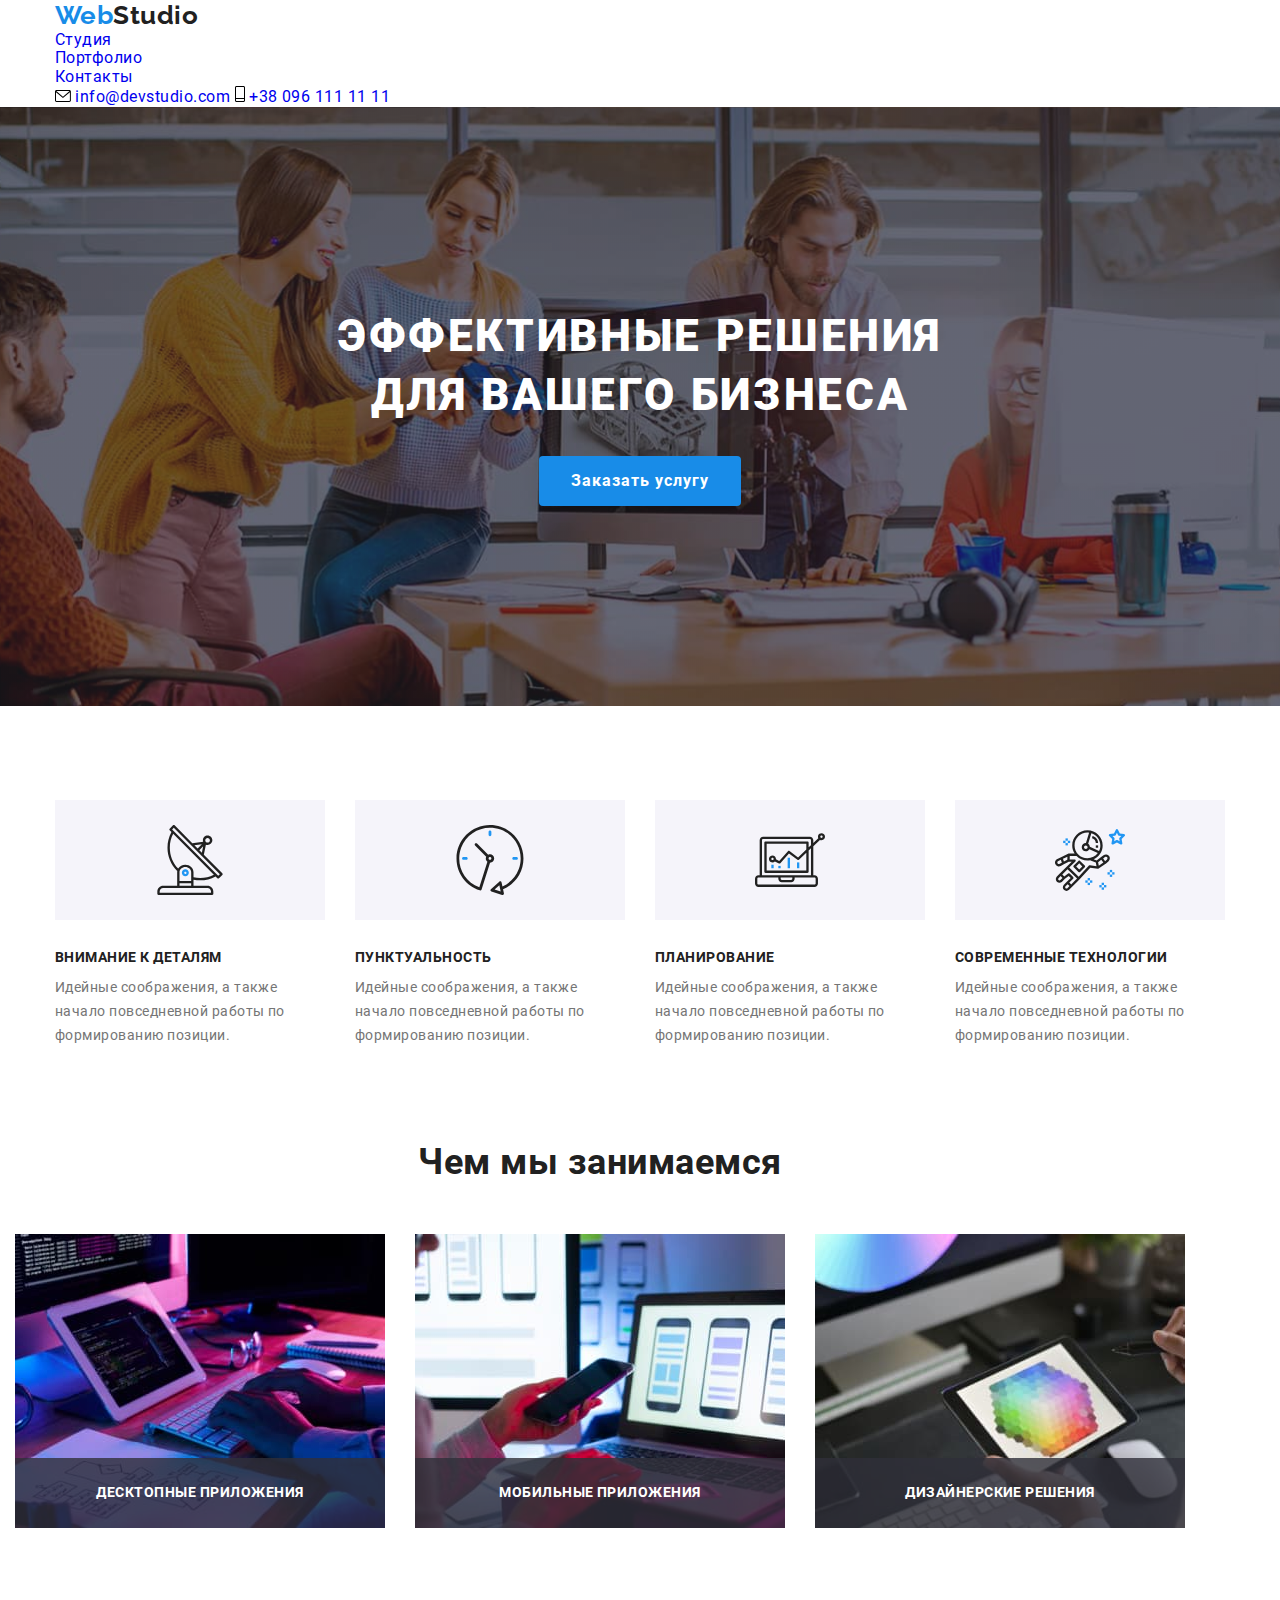
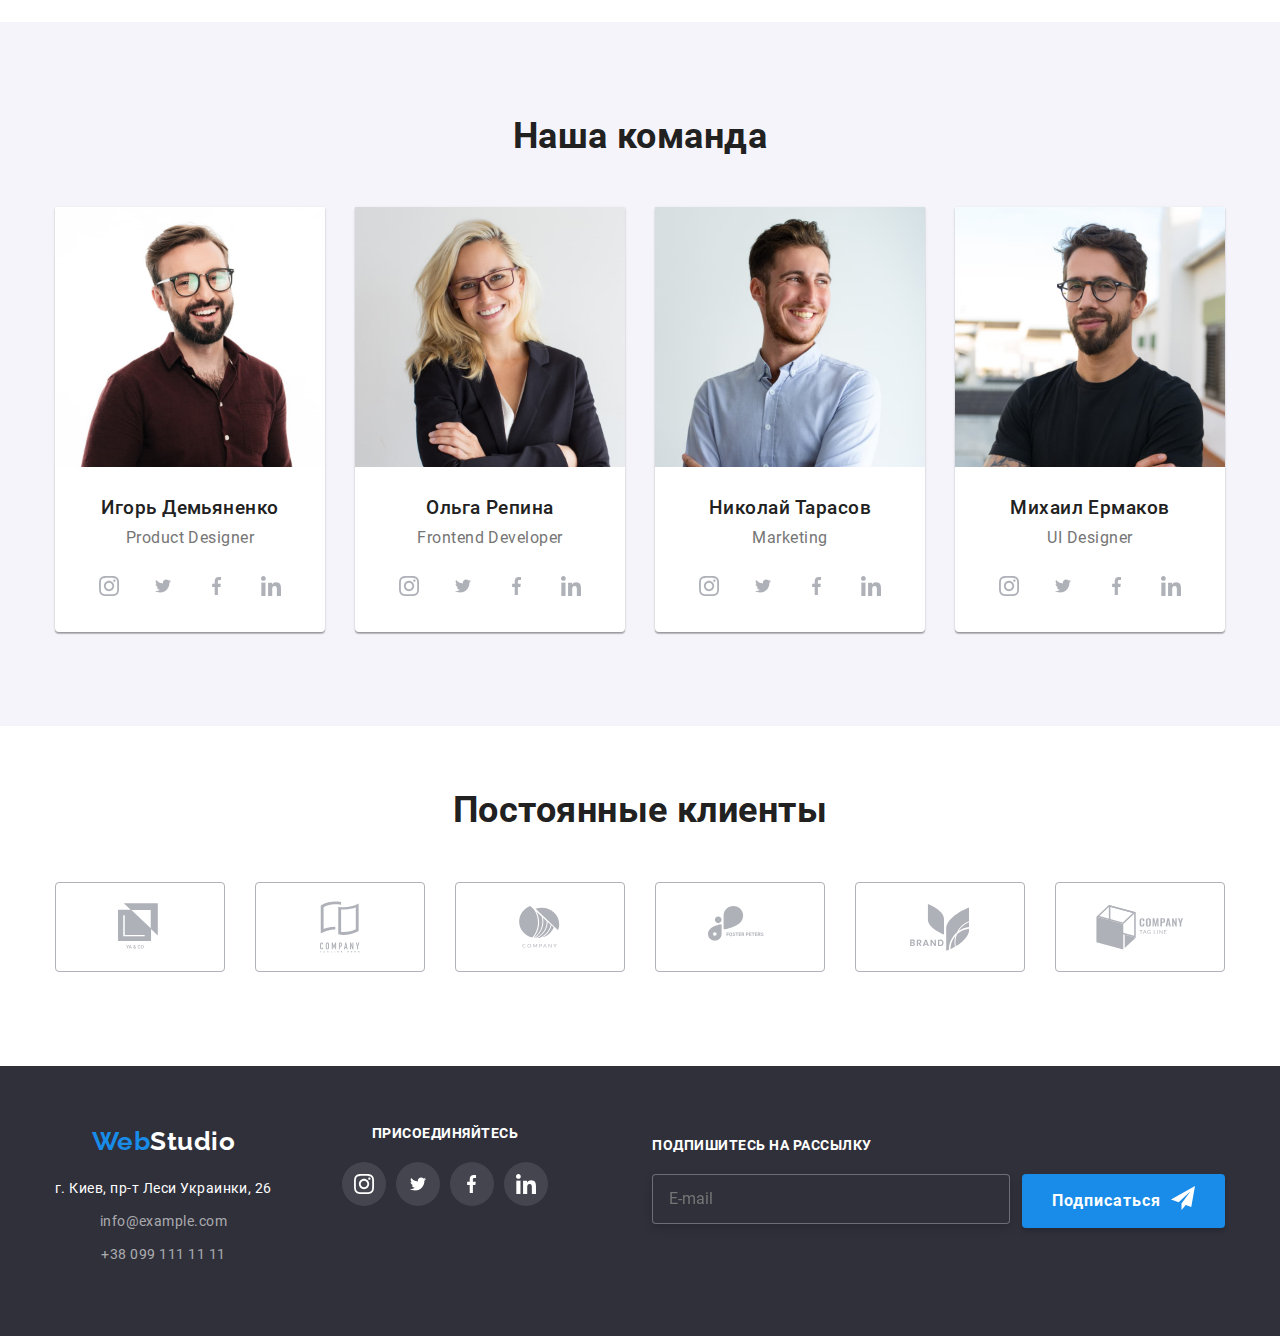
==== index.html @ 05b466fe "Сдалан секции Студии" ====
<!DOCTYPE html>
<html lang="ru">
  <head>
    <meta charset="UTF-8" />
    <meta name="viewport" content="width=device-width, initial-scale=1.0" />
    <title>Studio</title>
    <link rel="stylesheet" href="./css/main.min.css"/>
  </head>
  <body>
    <header class="page-header">
      <div class="container">
        <div class="page-header__flex">
          <a class="logo link" href="#">
            <span class="logo__web">Web</span>
            <span class="logo__studio">Studio</span>
          </a>
          <nav>
            <ul class="page-header__nav-list list">
              <li class="page-header__nav-item">
                <a class="page-header__nav-link page-header__nav-link--current link" href="#">Студия</a>
              </li>
              <li class="page-header__nav-item">
                <a class="page-header__nav-link link" href="./portfolio.html">Портфолио</a>
              </li>
              <li class="page-header__nav-item">
                <a class="page-header__nav-link link" href="#">Контакты</a>
              </li>
            </ul>
          </nav>
          <div class="page-header__contact">
            <a class="page-header__link link" href="meilto:info@devstudio.com">
              <svg class="page-header__logo" width="16" height="12">
                <use href="./img/sprite.svg#meil"></use>
              </svg>
              info@devstudio.com
            </a>
            <a class="page-header__link link" href="tel:+380961111111">
              <svg class="page-header__logo" width="10" height="16">
                <use href="./img/sprite.svg#phone"></use>
              </svg>
              +38 096 111 11 11
            </a>
          </div>
        </div>
      </div>
    </header>
    <main>
      <!-- hero -->
      <section class="hero">
        <h1 class="hero__title">Эффективные решения для вашего бизнеса</h1>
        <button data-modal-open class="hero__button" type="button">
          Заказать услугу
        </button>
      </section>
      <!-- cильные стороны -->
      <section class="section advantages">
        <div class="container">
          <h2 class="advantages__title advantages__title--hidden title">сильные стороны</h2>
          <ul class="advantages__list list">
            <li class="advantages__item">
              <div class="advantages__card">
                <svg width="70" height="70">
                  <use href="./img/sprite.svg#antenna"></use>
                </svg>
              </div>
              <h3 class="advantages__sub-title">Внимание к деталям</h3>
              <p class="advantages__text">
                Идейные соображения, а также начало повседневной работы по
                формированию позиции.
              </p>
            </li>
            <li class="advantages__item">
              <div class="advantages__card">
                <svg width="70" height="70">
                  <use href="./img/sprite.svg#clock"></use>
                </svg>
              </div>
              <h3 class="advantages__sub-title">Пунктуальность</h3>
              <p class="advantages__text">
                Идейные соображения, а также начало повседневной работы по
                формированию позиции.
              </p>
            </li>
            <li class="advantages__item">
              <div class="advantages__card">
                <svg width="70" height="70">
                  <use href="./img/sprite.svg#diagram"></use>
                </svg>
              </div>
              <h3 class="advantages__sub-title">Планирование</h3>
              <p class="advantages__text">
                Идейные соображения, а также начало повседневной работы по
                формированию позиции.
              </p>
            </li>
            <li class="advantages__item">
              <div class="advantages__card">
                <svg width="70" height="70">
                  <use href="./img/sprite.svg#astronaut"></use>
                </svg>
              </div>
              <h3 class="advantages__sub-title">Современные технологии</h3>
              <p class="advantages__text">
                Идейные соображения, а также начало повседневной работы по
                формированию позиции.
              </p>
            </li>
          </ul>
        </div>
      </section>

      <!-- Чем занимемся -->
      <section class="section job">
        <div class="container">
          <h2 class="title">Чем мы занимаемся</h2>
          <ul class="job__list list">
            <li class="job__item">
              <div class="job__img">
                <a href="#">
                  <img src="./img/box1.jpg" alt="пишем код" width="370"/>
                </a>
                <div class="job__img-title">
                  <h3 class="job__sub-title">Десктопные приложения</h3>
                </div>
              </div>
            </li>
            <li class="job__item">
              <div class="job__img">
                <a href="#">
                  <img
                    src="./img/box2.jpg"
                    alt="оптимизируем под моб.приложение"
                    width="370"/>
                </a>
                <div class="job__img-title">
                  <h3 class="job__sub-title">Мобильные приложения</h3>
                </div>
              </div>
            </li>
            <li class="job__item">
              <div class="job__img">
                <a href="#"
                  ><img src="./img/box3.jpg" alt="выбираем палитру" width="370"
                /></a>
                <div class="job__img-title">
                  <h3 class="job__sub-title">Дизайнерские решения</h3>
                </div>
              </div>
            </li>
          </ul>
        </div>
      </section>

      <!-- команда -->
      <section class="section team">
        <div class="container">
          <h2 class="title">Наша команда</h2>
          <ul class="team__list list">
            <li class="team-card">
              <img
                class="team-card__foto"
                src="./img/team1.jpg"
                alt="дизайнер проекта"
                width="270"
              />
              <h3 class="team-card__sub-title">Игорь Демьяненко</h3>
              <p leng="en" class="team-card__text">Product Designer</p>
              <ul class="social-icon list">
                <li class="social-icon__item">
                  <a class="social-icon__link" href="#">
                    <svg width="20" height="20">
                      <use href="./img/sprite.svg#instagram"></use>
                    </svg>
                  </a>
                </li>
                <li class="social-icon__item">
                  <a class="social-icon__link" href="#">
                    <svg width="20" height="16">
                      <use href="./img/sprite.svg#twitter"></use>
                    </svg>
                  </a>
                </li>
                <li class="social-icon__item">
                  <a class="social-icon__link" href="#">
                    <svg width="10" height="20">
                      <use href="./img/sprite.svg#facebook"></use>
                    </svg>
                  </a>
                </li>
                <li class="social-icon__item">
                  <a class="social-icon__link" href="#">
                    <svg width="20" height="20">
                      <use href="./img/sprite.svg#linkedin"></use>
                    </svg>
                  </a>
                </li>
              </ul>
            </li>
            <li class="team-card">
              <img
                class="team-card__foto"
                src="./img/team2.jpg"
                alt="разработчки сайта"
                width="270"
              />
              <h3 class="team-card__sub-title">Ольга Репина</h3>
              <p leng="en" class="team-card__text">Frontend Developer</p>
              <ul class="social-icon list">
                <li class="social-icon__item">
                  <a class="social-icon__link" href="#">
                    <svg width="20" height="20">
                      <use href="./img/sprite.svg#instagram"></use>
                    </svg>
                  </a>
                </li>
                <li class="social-icon__item">
                  <a class="social-icon__link" href="#">
                    <svg width="20" height="16">
                      <use href="./img/sprite.svg#twitter"></use>
                    </svg>
                  </a>
                </li>
                <li class="social-icon__item">
                  <a class="social-icon__link" href="#">
                    <svg width="10" height="20">
                      <use href="./img/sprite.svg#facebook"></use>
                    </svg>
                  </a>
                </li>
                <li class="social-icon__item">
                  <a class="social-icon__link" href="#">
                    <svg width="20" height="20">
                      <use href="./img/sprite.svg#linkedin"></use>
                    </svg>
                  </a>
                </li>
              </ul>
            </li>
            <li class="team-card">
              <img
                class="team-card__foto"
                src="./img/team3.jpg"
                alt="маркетолог"
                width="270"
              />
              <h3 class="team-card__sub-title">Николай Тарасов</h3>
              <p leng="en" class="team-card__text">Marketing</p>
              <ul class="social-icon list">
                <li class="social-icon__item">
                  <a class="social-icon__link" href="#">
                    <svg width="20" height="20">
                      <use href="./img/sprite.svg#instagram"></use>
                    </svg>
                  </a>
                </li>
                <li class="social-icon__item">
                  <a class="social-icon__link" href="#">
                    <svg width="20" height="16">
                      <use href="./img/sprite.svg#twitter"></use>
                    </svg>
                  </a>
                </li>
                <li class="social-icon__item">
                  <a class="social-icon__link" href="#">
                    <svg width="10" height="20">
                      <use href="./img/sprite.svg#facebook"></use>
                    </svg>
                  </a>
                </li>
                <li class="social-icon__item">
                  <a class="social-icon__link" href="#">
                    <svg width="20" height="20">
                      <use href="./img/sprite.svg#linkedin"></use>
                    </svg>
                  </a>
                </li>
              </ul>
            </li>
            <li class="team-card">
              <img
                class="team-card__foto"
                src="./img/team4.jpg"
                alt="младший д"
                width="270"
              />
              <h3 class="team-card__sub-title">Михаил Ермаков</h3>
              <p leng="en" class="team-card__text">UI Designer</p>
              <ul class="social-icon list">
                <li class="social-icon__item">
                  <a class="social-icon__link" href="#">
                    <svg width="20" height="20">
                      <use href="./img/sprite.svg#instagram"></use>
                    </svg>
                  </a>
                </li>
                <li class="social-icon__item">
                  <a class="social-icon__link" href="#">
                    <svg width="20" height="16">
                      <use href="./img/sprite.svg#twitter"></use>
                    </svg>
                  </a>
                </li>
                <li class="social-icon__item">
                  <a class="social-icon__link" href="#">
                    <svg width="10" height="20">
                      <use href="./img/sprite.svg#facebook"></use>
                    </svg>
                  </a>
                </li>
                <li class="social-icon__item">
                  <a class="social-icon__link" href="#">
                    <svg width="20" height="20">
                      <use href="./img/sprite.svg#linkedin"></use>
                    </svg>
                  </a>
                </li>
              </ul>
            </li>
          </ul>
        </div>
      </section>

      <!-- наши клиенты  -->
      <section class="section our-clients">
        <div class="container">
          <h2 class="title">Постоянные клиенты</h2>
          <ul class="our-clients__list list">
            <li class="our-clients__item">
              <a class="our-clients__link" href="#">
                <svg width="44" height="49">
                  <use href="./img/sprite.svg#cmp1"></use>
                </svg>
              </a>
            </li>
            <li class="our-clients__item">
              <a class="our-clients__link" href="#">
                <svg width="40" height="52">
                  <use href="./img/sprite.svg#cmp2"></use>
                </svg>
              </a>
            </li>
            <li class="our-clients__item">
              <a class="our-clients__link" href="#">
                <svg width="41" height="42">
                  <use href="./img/sprite.svg#cmp3"></use>
                </svg>
              </a>
            </li>
            <li class="our-clients__item">
              <a class="our-clients__link" href="#">
                <svg width="79" height="42">
                  <use href="./img/sprite.svg#cmp4"></use>
                </svg>
              </a>
            </li>
            <li class="our-clients__item">
              <a class="our-clients__link" href="#">
                <svg width="59" height="47">
                  <use href="./img/sprite.svg#cmp5"></use>
                </svg>
              </a>
            </li>
            <li class="our-clients__item">
              <a class="our-clients__link" href="#">
                <svg width="88" height="45">
                  <use href="./img/sprite.svg#cmp6"></use>
                </svg>
              </a>
            </li>
          </ul>
        </div>
      </section>
    </main>
    <footer>
      <div class="container footer">
        <div class="footer__main">
          <div class="footer__info">
            <a class="logo footer__info-logo link" href="#">
              <span class="logo__web">Web</span>
              <span class="logo__studio logo__studio--invers">Studio</span>
            </a>
            <address  class="footer__contact">
              <span class="footer__adress">г. Киев, пр-т Леси Украинки, 26</span
              ><br />
              <a class="footer__link link" href="mailto:info@example.com"
                >info@example.com</a
              ><br />
              <a class="footer__link link" href="tel:+380991111111"
                >+38 099 111 11 11</a
              >
            </address>
          </div>
  
          <!-- добавление соц-сетей -->
          <div class="footer__social">
            <p class="footer__text">присоединяйтесь</p>
            <ul class="social-icon list">
              <li class="social-icon__item">
                <a class="social-icon__link footer__social--iconcolor footer__social--iconbackcolor" href="#">
                  <svg width="20" height="20">
                    <use href="./img/sprite.svg#instagram"></use>
                  </svg>
                </a>
              </li>
              <li class="social-icon__item">
                <a class="social-icon__link footer__social--iconcolor footer__social--iconbackcolor" href="#">
                  <svg width="20" height="16">
                    <use href="./img/sprite.svg#twitter"></use>
                  </svg>
                </a>
              </li>
              <li class="social-icon__item">
                <a class="social-icon__link footer__social--iconcolor footer__social--iconbackcolor" href="#">
                  <svg width="10" height="20">
                    <use href="./img/sprite.svg#facebook"></use>
                  </svg>
                </a>
              </li>
              <li class="social-icon__item">
                <a class="social-icon__link footer__social--iconcolor footer__social--iconbackcolor" href="#">
                  <svg width="20" height="20">
                    <use href="./img/sprite.svg#linkedin"></use>
                  </svg>
                </a>
              </li>
            </ul>
          </div>
        </div>
        <!-- добавление формы -->
        <div class="footer__form">
          <p class="footer__text">Подпишитесь на рассылку</p>
          <form class="footer__form-area">
            <input
              class="footer__mail-input"
              type="email"
              name="E-mail"
              placeholder="E-mail"
            />
            <button class="footer__button" type="submit">
              <p class="footer__button-text">Подписаться</p>
              <svg width="24" height="24">
                <use href="./img/sprite.svg#icon-plain-1"></use>
              </svg>
            </button>
          </form>
        </div>
      </div>
    </footer>

<!-- Модальное окно -->

    <div class="backdrop is-hidden" data-modal>
      <div class="modal">
        <button class="modal__close-button" type="button" data-modal-close>
          <svg width="11" height="11">
            <use href="./img/sprite.svg#close-logo"></use>
          </svg>
        </button>
        <p class="modal__title">Оставьте свои данные, мы вам перезвоним</p>
        <form>
          <div class="modal__field">
            <label class="modal__label" for="username">Имя</label>
            <div class="modal__form">
              <input class="modal__form-input" type="text" name="username" id="username"/>
              <svg class="modal__form-icon" width="12" height="12">
                <use href="./img/sprite.svg#icon-input-1"></use>
              </svg>
            </div>
          </div>
          <div class="modal__field">
            <label class="modal__label" for="phone_number">Телефон</label>
            <div class="modal__form">
              <input class="modal__form-input" type="tel" name="phone_number" id="phone_number"/>
              <svg class="modal__form-icon" width="13" height="13">
                <use href="./img/sprite.svg#icon-input-2"></use>
              </svg>
            </div>
          </div>
          <div class="modal__field">
            <label class="modal__label" for="email">Почта</label>
            <div class="modal__form">
              <input class="modal__form-input" type="email" id="email"/>
              <svg class="modal__form-icon" width="15" height="12">
                <use href="./img/sprite.svg#icon-input-3"></use>
              </svg>
            </div>
          </div>
          <div class="modal__field">
            <label class="modal__label" for="feedback">Комментарий</label>
            <textarea class="modal__textarea" name="feedback" id="feedback" placeholder="Введите текст"></textarea>
          </div>
          <div class="modal__policy">
            <label for="policy" class="modal__policy-lable">
              Соглашаюсь с рассылкой и принимаю
              <a href="#" class="modal__policy-link">Условия договора</a>
              <input class="modal__checkbox" type="checkbox" name="policy" id="policy"/>
              <span class="modal__checkbox-icon"></span>
            </label>
          </div>
          <button type="submit" class="modal__button">Отправить</button>
        </form>
      </div>
    </div>
    <script src="./js/modal.js"></script>
  </body>
</html>
---- css/main.min.css ----
/*! normalize.css v8.0.1 | MIT License | github.com/necolas/normalize.css */html{line-height:1.15;-webkit-text-size-adjust:100%}body{margin:0}main{display:block}h1{font-size:2em;margin:0.67em 0}hr{-webkit-box-sizing:content-box;box-sizing:content-box;height:0;overflow:visible}pre{font-family:monospace, monospace;font-size:1em}a{background-color:transparent}abbr[title]{border-bottom:none;text-decoration:underline;-webkit-text-decoration:underline dotted;text-decoration:underline dotted}b,strong{font-weight:bolder}code,kbd,samp{font-family:monospace, monospace;font-size:1em}small{font-size:80%}sub,sup{font-size:75%;line-height:0;position:relative;vertical-align:baseline}sub{bottom:-0.25em}sup{top:-0.5em}img{border-style:none}button,input,optgroup,select,textarea{font-family:inherit;font-size:100%;line-height:1.15;margin:0}button,input{overflow:visible}button,select{text-transform:none}button,[type="button"],[type="reset"],[type="submit"]{-webkit-appearance:button}button::-moz-focus-inner,[type="button"]::-moz-focus-inner,[type="reset"]::-moz-focus-inner,[type="submit"]::-moz-focus-inner{border-style:none;padding:0}button:-moz-focusring,[type="button"]:-moz-focusring,[type="reset"]:-moz-focusring,[type="submit"]:-moz-focusring{outline:1px dotted ButtonText}fieldset{padding:0.35em 0.75em 0.625em}legend{-webkit-box-sizing:border-box;box-sizing:border-box;color:inherit;display:table;max-width:100%;padding:0;white-space:normal}progress{vertical-align:baseline}textarea{overflow:auto}[type="checkbox"],[type="radio"]{-webkit-box-sizing:border-box;box-sizing:border-box;padding:0}[type="number"]::-webkit-inner-spin-button,[type="number"]::-webkit-outer-spin-button{height:auto}[type="search"]{-webkit-appearance:textfield;outline-offset:-2px}[type="search"]::-webkit-search-decoration{-webkit-appearance:none}::-webkit-file-upload-button{-webkit-appearance:button;font:inherit}details{display:block}summary{display:list-item}template{display:none}[hidden]{display:none}@font-face{font-family:'Roboto';font-style:normal;font-weight:400;src:url("../fonts/roboto-v20-latin_cyrillic-regular.eot");src:local(""),url("../fonts/roboto-v20-latin_cyrillic-regular.eot?#iefix") format("embedded-opentype"),url("../fonts/roboto-v20-latin_cyrillic-regular.woff2") format("woff2"),url("../fonts/roboto-v20-latin_cyrillic-regular.woff") format("woff"),url("../fonts/roboto-v20-latin_cyrillic-regular.ttf") format("truetype"),url("../fonts/roboto-v20-latin_cyrillic-regular.svg#Roboto") format("svg")}@font-face{font-family:'Roboto';font-style:normal;font-weight:500;src:url("../fonts/roboto-v20-latin_cyrillic-500.eot");src:local(""),url("../fonts/roboto-v20-latin_cyrillic-500.eot?#iefix") format("embedded-opentype"),url("../fonts/roboto-v20-latin_cyrillic-500.woff2") format("woff2"),url("../fonts/roboto-v20-latin_cyrillic-500.woff") format("woff"),url("../fonts/roboto-v20-latin_cyrillic-500.ttf") format("truetype"),url("../fonts/roboto-v20-latin_cyrillic-500.svg#Roboto") format("svg")}@font-face{font-family:'Roboto';font-style:normal;font-weight:700;src:url("../fonts/roboto-v20-latin_cyrillic-700.eot");src:local(""),url("../fonts/roboto-v20-latin_cyrillic-700.eot?#iefix") format("embedded-opentype"),url("../fonts/roboto-v20-latin_cyrillic-700.woff2") format("woff2"),url("../fonts/roboto-v20-latin_cyrillic-700.woff") format("woff"),url("../fonts/roboto-v20-latin_cyrillic-700.ttf") format("truetype"),url("../fonts/roboto-v20-latin_cyrillic-700.svg#Roboto") format("svg")}@font-face{font-family:'Roboto';font-style:normal;font-weight:900;src:url("../fonts/roboto-v20-latin_cyrillic-900.eot");src:local(""),url("../fonts/roboto-v20-latin_cyrillic-900.eot?#iefix") format("embedded-opentype"),url("../fonts/roboto-v20-latin_cyrillic-900.woff2") format("woff2"),url("../fonts/roboto-v20-latin_cyrillic-900.woff") format("woff"),url("../fonts/roboto-v20-latin_cyrillic-900.ttf") format("truetype"),url("../fonts/roboto-v20-latin_cyrillic-900.svg#Roboto") format("svg")}@font-face{font-family:'Raleway';font-style:normal;font-weight:700;src:url("../fonts/raleway-v19-latin_cyrillic-700.eot");src:local(""),url("../fonts/raleway-v19-latin_cyrillic-700.eot?#iefix") format("embedded-opentype"),url("../fonts/raleway-v19-latin_cyrillic-700.woff2") format("woff2"),url("../fonts/raleway-v19-latin_cyrillic-700.woff") format("woff"),url("../fonts/raleway-v19-latin_cyrillic-700.ttf") format("truetype"),url("../fonts/raleway-v19-latin_cyrillic-700.svg#Raleway") format("svg")}html{-webkit-box-sizing:border-box;box-sizing:border-box}*,::after,::before{-webkit-box-sizing:inherit;box-sizing:inherit}body{margin:0px;font-family:"Roboto",sans-serif;letter-spacing:0.03em;background-color:#fff;color:#757575}h1,h2,h3,h4,ul,li,p{margin:0px;padding:0px}textarea{resize:none}.section{padding:60px 0px}@media screen and (min-width: 1200px){.section{padding:94px 0}}.title{margin-bottom:30px;color:#212121;font-weight:700;font-size:36px;line-height:1.16;text-align:center}@media screen and (min-width: 1200px){.title{margin-bottom:50px}}img{display:block}.container{padding:0px 15px;margin:0px auto}@media screen and (min-width: 480px){.container{width:480px}}@media screen and (min-width: 768px){.container{width:768px}}@media screen and (min-width: 1200px){.container{width:1200px}}.link{text-decoration:none}.list{list-style:none}footer{padding:60px 0px;background-color:#2f303a}.logo{display:-webkit-box;display:-ms-flexbox;display:flex;font-family:"Raleway",sans-serif;font-weight:700;font-size:26px;line-height:1.19}.logo__web{color:#188ce8}.logo__studio{color:#212121}.logo__studio--invers{color:#fff}.hero{padding:118px 0;text-align:center;max-width:480px;max-height:400px;margin:0px auto;background-color:#c4c4c4;background-image:-webkit-gradient(linear, left top, left bottom, from(rgba(47,48,58,0.4)), to(rgba(47,48,58,0.4))),url(../img/hero.jpg);background-image:linear-gradient(rgba(47,48,58,0.4), rgba(47,48,58,0.4)),url(../img/hero.jpg);background-position:center;background-size:cover}@media screen and (min-width: 768px){.hero{max-width:768px;max-height:400px}}@media screen and (min-width: 1200px){.hero{max-width:1600px;max-height:600px;padding:200px 0}}.hero__title{width:360px;margin:0 auto 30px;font-weight:900;font-size:26px;line-height:1.42;letter-spacing:0.06em;text-transform:uppercase;text-align:center;color:#fff}@media screen and (min-width: 1200px){.hero__title{width:696px;font-size:44px;line-height:1.36}}.hero__button{font-weight:700;font-size:16px;line-height:1.87;letter-spacing:0.06em;cursor:pointer;border-radius:4px;border-style:none;outline:transparent;display:inline-block;text-align:center;padding:10px 32px;color:#fff;background-color:#188ce8;-webkit-box-shadow:0px 4px 4px rgba(0,0,0,0.15);box-shadow:0px 4px 4px rgba(0,0,0,0.15)}.backdrop{position:fixed;top:0;left:0;width:100%;height:100%;background-color:rgba(0,0,0,0.2);opacity:1;-webkit-transition:opacity 250ms cubic-bezier(0.4, 0, 0.2, 1);transition:opacity 250ms cubic-bezier(0.4, 0, 0.2, 1);overflow-y:scroll}.backdrop.is-hidden{opacity:0;pointer-events:none}.modal{height:581px;width:528px;padding:40px 41px;background-color:#fff;position:absolute;top:50%;left:50%;border-radius:4px;-webkit-box-shadow:0px 1px 3px rgba(0,0,0,0.12),0px 1px 1px rgba(0,0,0,0.14),0px 2px 1px rgba(0,0,0,0.2);box-shadow:0px 1px 3px rgba(0,0,0,0.12),0px 1px 1px rgba(0,0,0,0.14),0px 2px 1px rgba(0,0,0,0.2);-webkit-transform:translate(-50%, -50%) scale(1);transform:translate(-50%, -50%) scale(1);-webkit-transition:-webkit-transform 250ms cubic-bezier(0.4, 0, 0.2, 1);transition:-webkit-transform 250ms cubic-bezier(0.4, 0, 0.2, 1);transition:transform 250ms cubic-bezier(0.4, 0, 0.2, 1);transition:transform 250ms cubic-bezier(0.4, 0, 0.2, 1), -webkit-transform 250ms cubic-bezier(0.4, 0, 0.2, 1)}.backdrop.is-hidden .modal{-webkit-transform:translate(-50%, -50%) scale(1.1);transform:translate(-50%, -50%) scale(1.1)}.modal__close-button{position:absolute;top:8px;right:8px;width:30px;height:30px;display:-webkit-box;display:-ms-flexbox;display:flex;-webkit-box-align:center;-ms-flex-align:center;align-items:center;-webkit-box-pack:center;-ms-flex-pack:center;justify-content:center;border:1px solid rgba(0,0,0,0.1);border-radius:50%;background-color:#fff;cursor:pointer;-webkit-transition:fill 250ms cubic-bezier(0.4, 0, 0.2, 1);transition:fill 250ms cubic-bezier(0.4, 0, 0.2, 1)}.modal__close-button:hover{fill:#188ce8}.modal__title{margin-bottom:12px;text-align:center;color:#212121;font-weight:700;font-size:20px;line-height:1.15}.modal__field{display:-webkit-box;display:-ms-flexbox;display:flex;-webkit-box-orient:vertical;-webkit-box-direction:normal;-ms-flex-direction:column;flex-direction:column;margin-bottom:10px}.modal__label{margin-bottom:4px;font-size:12px;line-height:1.16;letter-spacing:0.01em;cursor:pointer}.modal__textarea{margin:0px;padding:0px;padding-top:12px;padding-left:16px;margin-bottom:20px;height:120px;border:1px solid rgba(33,33,33,0.2);-webkit-box-sizing:border-box;box-sizing:border-box;border-radius:4px;cursor:pointer;-webkit-transition:border 250ms cubic-bezier(0.4, 0, 0.2, 1);transition:border 250ms cubic-bezier(0.4, 0, 0.2, 1)}.modal__textarea:focus{border:1px solid #188ce8;outline:none}.modal__textarea::-webkit-input-placeholder{font-size:12px;line-height:1.16;letter-spacing:0.01em;color:rgba(117,117,117,0.5)}.modal__textarea:-ms-input-placeholder{font-size:12px;line-height:1.16;letter-spacing:0.01em;color:rgba(117,117,117,0.5)}.modal__textarea::-ms-input-placeholder{font-size:12px;line-height:1.16;letter-spacing:0.01em;color:rgba(117,117,117,0.5)}.modal__textarea::placeholder{font-size:12px;line-height:1.16;letter-spacing:0.01em;color:rgba(117,117,117,0.5)}.modal__policy{position:relative;display:-webkit-box;display:-ms-flexbox;display:flex;-webkit-box-align:center;-ms-flex-align:center;align-items:center;margin:0px;padding:0px;margin-bottom:30px}.modal__policy-lable{margin-left:35px;font-size:14px;line-height:1.71;cursor:pointer}.modal__policy-link{color:#188ce8}.modal__checkbox{position:absolute;clip:rect(0 0 0 0);width:1px;height:1px;margin:-1px}.modal__checkbox-icon{position:absolute;left:13px;top:50%;-webkit-transform:translateY(-50%);transform:translateY(-50%);display:inline-block;margin-right:7px;width:15px;height:15px;border:2px solid #212121;border-radius:4px;-webkit-transition-duration:250ms;transition-duration:250ms;-webkit-transition-timing-function:cubic-bezier(0.4, 0, 0.2, 1);transition-timing-function:cubic-bezier(0.4, 0, 0.2, 1)}.modal__checkbox:checked+.modal__checkbox-icon{background-color:#188ce8;background-image:url(../img/icon-check.svg);background-size:contain;background-origin:border-box;border-color:#188ce8}.modal__button{display:block;margin:0px auto;padding:10px 55px;text-align:center;background-color:#188ce8;color:#fff;-webkit-box-shadow:0px 4px 4px rgba(0,0,0,0.15);box-shadow:0px 4px 4px rgba(0,0,0,0.15);border-radius:4px;border-color:transparent;cursor:pointer;font-weight:700;font-size:16px;line-height:1.87;text-align:center;letter-spacing:0.06em}.modal__form{position:relative}.modal__form-input{width:100%;height:40px;margin:0px;padding:0px;padding-left:42px;border:1px solid rgba(33,33,33,0.2);-webkit-box-sizing:border-box;box-sizing:border-box;border-radius:4px;cursor:pointer;-webkit-transition:border 250ms cubic-bezier(0.4, 0, 0.2, 1);transition:border 250ms cubic-bezier(0.4, 0, 0.2, 1)}.modal__form-input:focus{border:1px solid #188ce8;outline:none}.modal__form-input:focus+.modal__form-icon{fill:#188ce8}.modal__form-icon{position:absolute;top:50%;left:15px;-webkit-transform:translateY(-50%);transform:translateY(-50%);fill:#212121;-webkit-transition:fill 250ms cubic-bezier(0.4, 0, 0.2, 1);transition:fill 250ms cubic-bezier(0.4, 0, 0.2, 1)}.advantages{padding:94px 0 0}.advantages__title--hidden{position:absolute;clip:rect(0 0 0 0);width:1px;height:1px;margin:-1px}.advantages__list{margin-bottom:-30px}@media screen and (min-width: 768px){.advantages__list{display:-webkit-box;display:-ms-flexbox;display:flex;-ms-flex-wrap:wrap;flex-wrap:wrap;-webkit-box-pack:justify;-ms-flex-pack:justify;justify-content:space-between;margin:-15px}}.advantages__item{margin-bottom:30px}@media screen and (min-width: 768px){.advantages__item{width:calc((100% - 4 * 15px) / 2);margin:15px}}@media screen and (min-width: 1200px){.advantages__item{width:calc((100% - 8 * 15px) / 4);margin:15px}}.advantages__card{height:120px;margin-bottom:30px;display:-webkit-box;display:-ms-flexbox;display:flex;-webkit-box-align:center;-ms-flex-align:center;align-items:center;-webkit-box-pack:center;-ms-flex-pack:center;justify-content:center;background-color:#f5f4fa}.advantages__sub-title{font-weight:700;font-size:14px;line-height:1.14;margin-bottom:10px;color:#212121;text-transform:uppercase}.advantages__text{font-weight:400;font-size:14px;line-height:1.71;-webkit-box-align:stretch;-ms-flex-align:stretch;align-items:stretch}.job{display:none}@media screen and (min-width: 1200px){.job{display:inline-block}.job__list{display:-webkit-box;display:-ms-flexbox;display:flex}.job__item:not(:last-child){margin-right:30px}.job__img{position:relative}.job__img-title{position:absolute;bottom:0;width:100%;height:70px;background-color:rgba(47,48,58,0.8)}.job__sub-title{padding:27px 0;text-align:center;font-weight:700;font-size:14px;line-height:1.14;text-transform:uppercase;color:#fff}}.team{background-color:#f5f4fa;margin-bottom:-30px}@media screen and (min-width: 768px){.team__list{display:-webkit-box;display:-ms-flexbox;display:flex;-ms-flex-wrap:wrap;flex-wrap:wrap;-webkit-box-pack:justify;-ms-flex-pack:justify;justify-content:space-between;margin:-15px}}.team-card{display:block;margin-bottom:30px;padding-bottom:24px;text-align:center;font-size:16px;line-height:1.18;background-color:#fff;-webkit-box-shadow:0px 1px 3px rgba(0,0,0,0.12),0px 1px 1px rgba(0,0,0,0.14),0px 2px 1px rgba(0,0,0,0.2);box-shadow:0px 1px 3px rgba(0,0,0,0.12),0px 1px 1px rgba(0,0,0,0.14),0px 2px 1px rgba(0,0,0,0.2);border-radius:0px 0px 4px 4px}@media screen and (min-width: 768px){.team-card{width:calc((100% - 4 * 15px) / 2);margin:15px}}@media screen and (min-width: 1200px){.team-card{width:calc((100% - 8 * 15px) / 4);margin:15px}}.team-card__foto{width:100%;margin-bottom:30px}.team-card__sub-title{margin-bottom:10px;color:#212121;font-weight:500}.team-card__text{font-weight:400;margin-bottom:16px}.social-icon{display:-webkit-box;display:-ms-flexbox;display:flex;-webkit-box-align:center;-ms-flex-align:center;align-items:center;-webkit-box-pack:center;-ms-flex-pack:center;justify-content:center}.social-icon__item:not(:last-child){margin-right:10px}.social-icon__link{display:-webkit-box;display:-ms-flexbox;display:flex;-webkit-box-align:center;-ms-flex-align:center;align-items:center;-webkit-box-pack:center;-ms-flex-pack:center;justify-content:center;width:44px;height:44px;border-radius:50%;fill:#afb1b8;-webkit-transition-property:fill, background-color;transition-property:fill, background-color;-webkit-transition-duration:250ms;transition-duration:250ms;-webkit-transition-timing-function:cubic-bezier(0.4, 0, 0.2, 1);transition-timing-function:cubic-bezier(0.4, 0, 0.2, 1)}.social-icon__link:hover,.social-icon__link:focus{background-color:#188ce8;fill:#fff}.our-clients__list{display:-webkit-box;display:-ms-flexbox;display:flex;-ms-flex-wrap:wrap;flex-wrap:wrap;-webkit-box-pack:justify;-ms-flex-pack:justify;justify-content:space-between;margin-bottom:-30px;margin:-15px}@media screen and (min-width: 768px){.our-clients__list{margin:-15px}}.our-clients__item{height:90px;width:calc((100% - 4 * 15px) / 2);margin:15px}@media screen and (min-width: 768px){.our-clients__item{width:calc((100% - 6 * 15px) / 3)}}@media screen and (min-width: 1200px){.our-clients__item{width:calc((100% - 12 * 15px) / 6)}}.our-clients__link{display:-webkit-box;display:-ms-flexbox;display:flex;-webkit-box-align:center;-ms-flex-align:center;align-items:center;-webkit-box-pack:center;-ms-flex-pack:center;justify-content:center;width:100%;height:100%;border:1px solid #afb1b8;border-radius:4px;fill:#afb1b8;-webkit-transition-property:fill, border;transition-property:fill, border;-webkit-transition-duration:250ms;transition-duration:250ms;-webkit-transition-timing-function:cubic-bezier(0.4, 0, 0.2, 1);transition-timing-function:cubic-bezier(0.4, 0, 0.2, 1)}.our-clients__link:hover,.our-clients__link:focus{fill:#188ce8;border:1px solid #188ce8}.portfolio-buttons{display:-webkit-box;display:-ms-flexbox;display:flex;-webkit-box-align:center;-ms-flex-align:center;align-items:center;-webkit-box-pack:center;-ms-flex-pack:center;justify-content:center;margin-bottom:50px}.portfolio-buttons__item:not(:last-child){margin-right:8px}.portfolio-buttons__button{padding:6px 22px;background-color:#f5f4fa;color:#212121;border-radius:4px;border-color:transparent;cursor:pointer;font-family:inherit;font-weight:500;font-size:16px;line-height:1.62;text-align:center;letter-spacing:0.03em;-webkit-transition-property:background-color, color, -webkit-filter;transition-property:background-color, color, -webkit-filter;transition-property:background-color, color, filter;transition-property:background-color, color, filter, -webkit-filter;-webkit-transition-duration:250ms;transition-duration:250ms;-webkit-transition-timing-function:cubic-bezier(0.4, 0, 0.2, 1);transition-timing-function:cubic-bezier(0.4, 0, 0.2, 1)}.portfolio-buttons__button:focus,.portfolio-buttons__button:hover{color:#fff;background-color:#188ce8;-webkit-filter:drop-shadow(0px 4px 4px rgba(0,0,0,0.25));filter:drop-shadow(0px 4px 4px rgba(0,0,0,0.25))}.project{display:-webkit-box;display:-ms-flexbox;display:flex;-ms-flex-wrap:wrap;flex-wrap:wrap;margin:-30px 0 0 -30px}.project__list{width:370px;border:1px solid #eee;margin:30px 0 0 30px;-ms-flex-preferred-size:calc(100% / 3-30px);flex-basis:calc(100% / 3-30px)}.project-card{display:block;-webkit-transition-property:-webkit-box-shadow;transition-property:-webkit-box-shadow;transition-property:box-shadow;transition-property:box-shadow, -webkit-box-shadow;-webkit-transition-duration:250ms;transition-duration:250ms;-webkit-transition-timing-function:cubic-bezier(0.4, 0, 0.2, 1);transition-timing-function:cubic-bezier(0.4, 0, 0.2, 1)}.project-card:focus,.project-card:hover{-webkit-box-shadow:0px 1px 1px rgba(0,0,0,0.12),0px 4px 4px rgba(0,0,0,0.06),1px 4px 6px rgba(0,0,0,0.16);box-shadow:0px 1px 1px rgba(0,0,0,0.12),0px 4px 4px rgba(0,0,0,0.06),1px 4px 6px rgba(0,0,0,0.16)}.project-card__img{display:block;width:100%;margin:0}.project-card__list{display:block;padding:20px 24px}.project-card__title{color:#212121;margin-bottom:4px;font-weight:700;font-size:18px;line-height:2;letter-spacing:0.06em}.project-card__text{color:#757575;font-size:16px;line-height:1.87}.project-card__top{position:relative;overflow:hidden}.project-card__action{position:absolute;top:0;left:0;width:100%;height:100%;padding:63px 24px;background-color:rgba(33,150,243,0.9);-webkit-transform:translateY(100%);transform:translateY(100%);-webkit-transition:-webkit-transform 250ms cubic-bezier(0.4, 0, 0.2, 1);transition:-webkit-transform 250ms cubic-bezier(0.4, 0, 0.2, 1);transition:transform 250ms cubic-bezier(0.4, 0, 0.2, 1);transition:transform 250ms cubic-bezier(0.4, 0, 0.2, 1), -webkit-transform 250ms cubic-bezier(0.4, 0, 0.2, 1)}.project-card__info{font-size:18px;line-height:1.56;color:#fff}.project__list:hover .project-card__action{-webkit-transform:translateY(0);transform:translateY(0)}.footer{text-align:center}@media screen and (min-width: 1200px){.footer{display:-webkit-box;display:-ms-flexbox;display:flex;-webkit-box-pack:justify;-ms-flex-pack:justify;justify-content:space-between;-webkit-box-align:baseline;-ms-flex-align:baseline;align-items:baseline}}@media screen and (min-width: 768px){.footer__main{display:-webkit-box;display:-ms-flexbox;display:flex;-ms-flex-pack:distribute;justify-content:space-around}}@media screen and (min-width: 768px){.footer__info{text-align:center}}@media screen and (min-width: 1200px){.footer__info{margin-right:70px}}.footer__info-logo{-webkit-box-pack:center;-ms-flex-pack:center;justify-content:center;margin-bottom:20px}.footer__contact{margin-bottom:60px;font-style:normal;font-weight:400;font-size:14px;line-height:1.71}@media screen and (min-width: 1200px){.footer__contact{margin-bottom:0}}.footer__adress{display:inline-block;margin-bottom:9px;color:#fff}.footer__link{display:inline-block;margin-bottom:9px;color:rgba(255,255,255,0.6);-webkit-transition:color 250ms cubic-bezier(0.4, 0, 0.2, 1);transition:color 250ms cubic-bezier(0.4, 0, 0.2, 1)}.footer__link:hover,.footer__link:focus{color:#188ce8}.footer__text{margin-bottom:20px;font-weight:700;font-size:14px;line-height:1.14;text-transform:uppercase;color:#fff}.footer__social{margin-bottom:63px}@media screen and (min-width: 1200px){.footer__social{margin-bottom:0}}.footer__social--iconcolor{fill:#fff}.footer__social--iconbackcolor{background-color:rgba(255,255,255,0.1)}@media screen and (min-width: 1200px){.footer__form{text-align:left}}.footer__form-area{display:block}@media screen and (min-width: 1200px){.footer__form-area{display:-webkit-box;display:-ms-flexbox;display:flex}}.footer__mail-input{width:450px;height:50px;padding:0px;margin-bottom:20px;padding-left:16px;border:1px solid rgba(255,255,255,0.3);-webkit-box-sizing:border-box;box-sizing:border-box;-webkit-filter:drop-shadow(0px 4px 4px rgba(0,0,0,0.15));filter:drop-shadow(0px 4px 4px rgba(0,0,0,0.15));border-radius:4px;background-color:#2f303a;color:#fff;-webkit-transition:border 250ms cubic-bezier(0.4, 0, 0.2, 1);transition:border 250ms cubic-bezier(0.4, 0, 0.2, 1)}@media screen and (min-width: 1200px){.footer__mail-input{width:358px;margin-right:12px;margin-bottom:0}}.footer__mail-input:focus{margin-bottom:20px;border:1px solid #188ce8;outline:none}.footer__button{display:-webkit-box;display:-ms-flexbox;display:flex;margin:0 auto;padding:10px 28px;background-color:#188ce8;color:#fff;fill:#fff;font-weight:700;font-size:16px;line-height:1.87;text-align:center;letter-spacing:0.06em;-webkit-box-shadow:0px 4px 4px rgba(0,0,0,0.15);box-shadow:0px 4px 4px rgba(0,0,0,0.15);border-radius:4px;border-color:transparent;cursor:pointer}@media screen and (min-width: 1200px){.footer__button{margin:0}}.footer__button-text{margin-right:10px}
/*# sourceMappingURL=main.min.css.map */
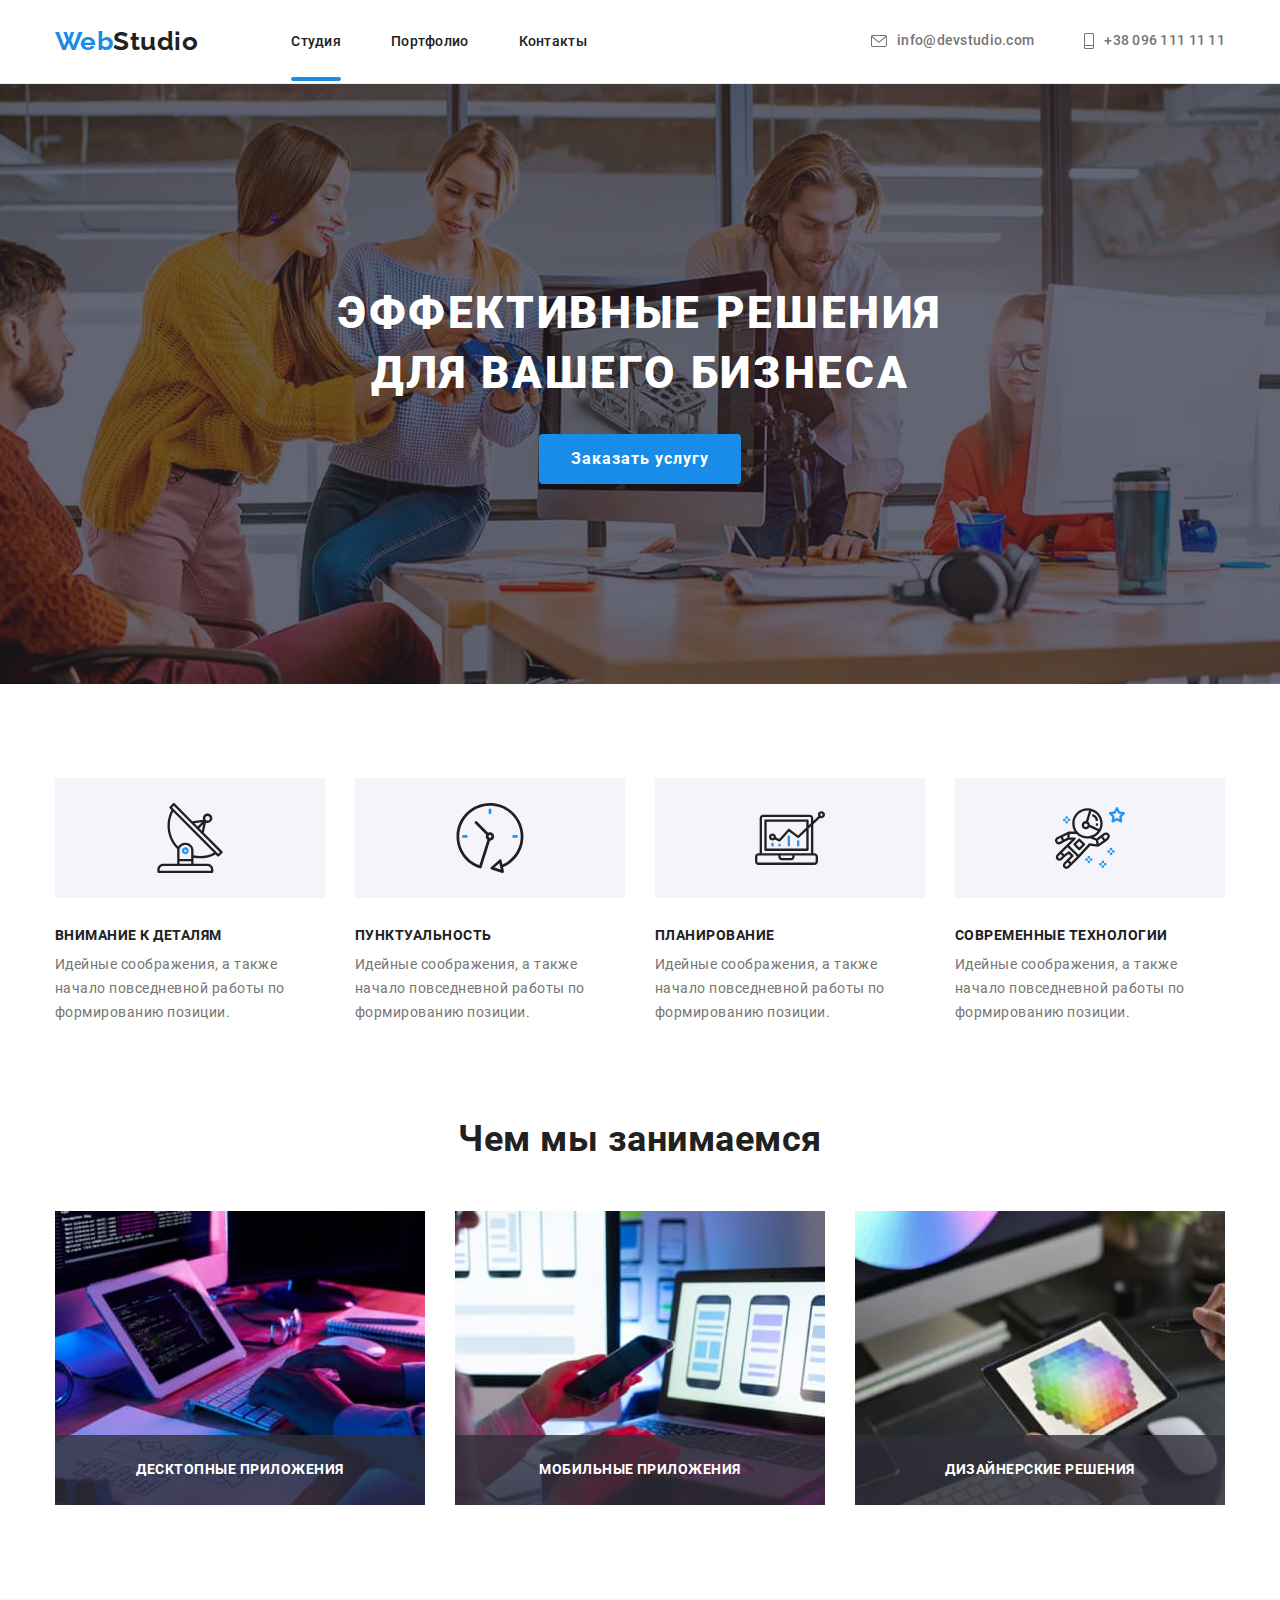
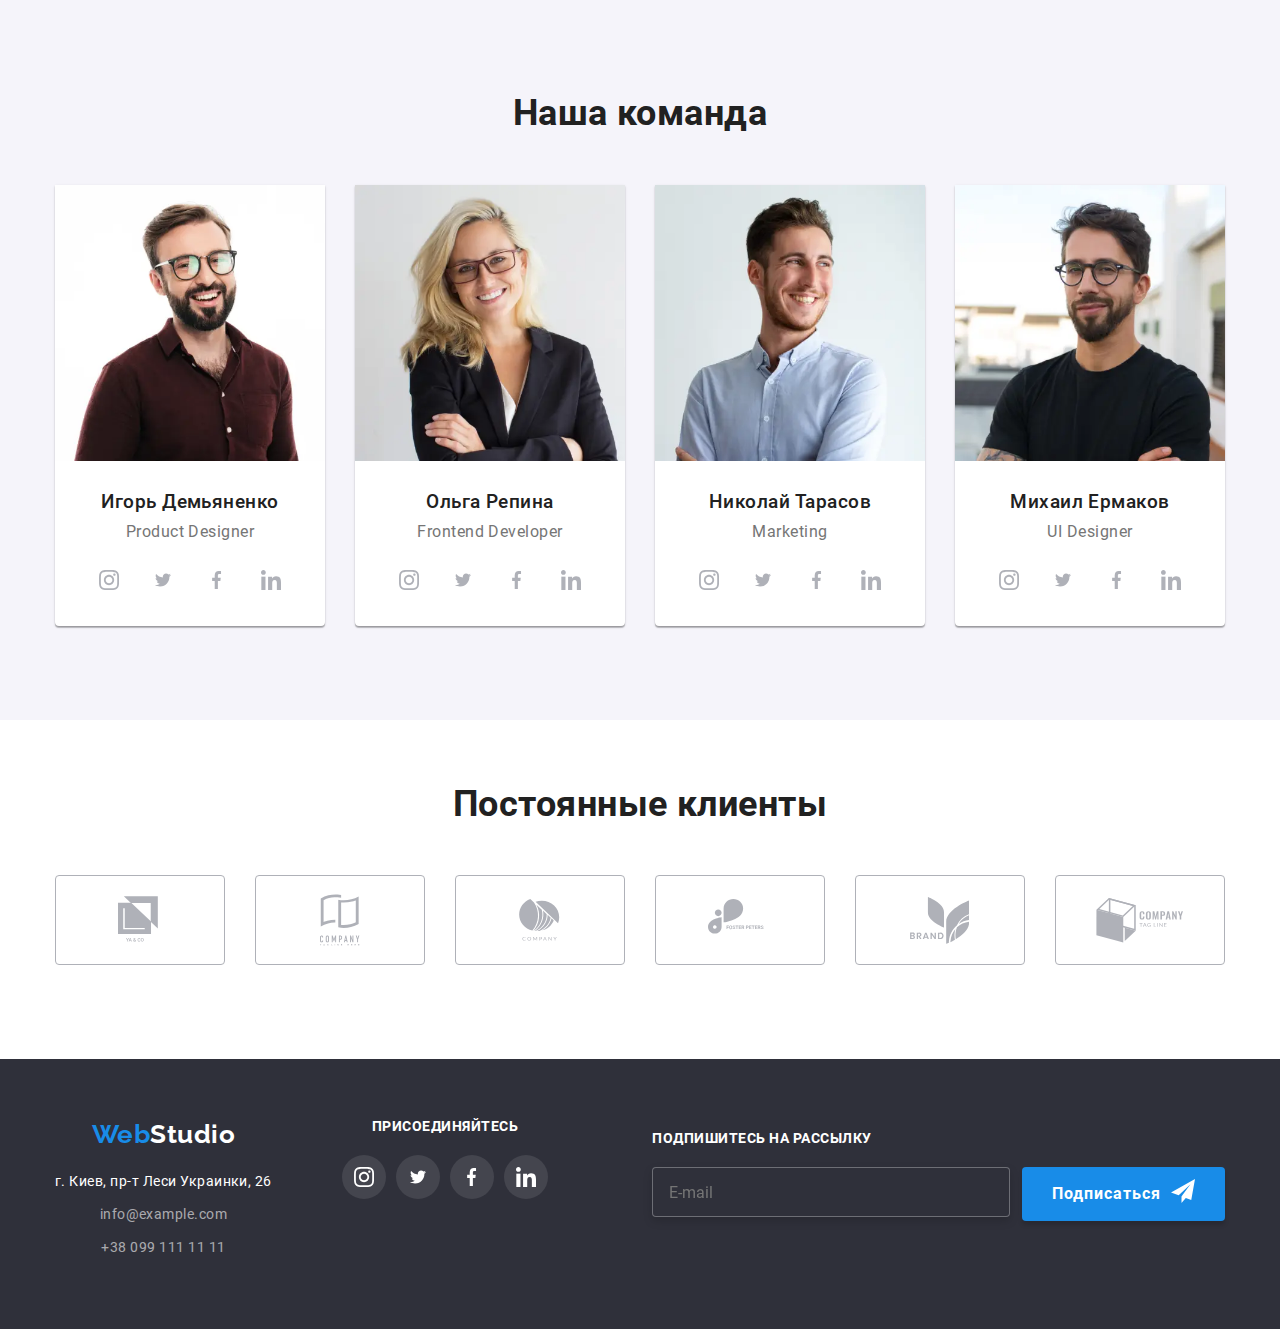
==== commit f91d57f6: "Добавлены картинки студия" ====
--- a/index.html
+++ b/index.html
@@ -10,7 +10,7 @@
     <header class="page-header">
       <div class="container">
         <div class="page-header__flex">
-          <a class="logo link" href="#">
+          <a class="logo page-header__logo link" href="#">
             <span class="logo__web">Web</span>
             <span class="logo__studio">Studio</span>
           </a>
@@ -29,18 +29,23 @@
           </nav>
           <div class="page-header__contact">
             <a class="page-header__link link" href="meilto:info@devstudio.com">
-              <svg class="page-header__logo" width="16" height="12">
+              <svg class="page-header__icon" width="16" height="12">
                 <use href="./img/sprite.svg#meil"></use>
               </svg>
               info@devstudio.com
             </a>
             <a class="page-header__link link" href="tel:+380961111111">
-              <svg class="page-header__logo" width="10" height="16">
+              <svg class="page-header__icon" width="10" height="16">
                 <use href="./img/sprite.svg#phone"></use>
               </svg>
               +38 096 111 11 11
             </a>
           </div>
+          <button class="page-header__menu" type="button" data-menu-open>
+            <svg width="40px" height="40px" class="page-header__menu-icon">
+              <use href="./img/sprite.svg#icon-menu" ></use>
+            </svg>
+          </button>
         </div>
       </div>
     </header>
@@ -157,12 +162,31 @@
           <h2 class="title">Наша команда</h2>
           <ul class="team__list list">
             <li class="team-card">
-              <img
+              <picture>
+                <source
+                srcset="
+                ./img/studio/team-1/team-1-mobile.webp 1x,
+                ./img/studio/team-1/team-1-mobile-2x.webp 2x,
+                ./img/studio/team-1/team-1-tablet.webp 1x,
+                ./img/studio/team-1/team-1-tablet-2x.webp 2x,
+                ./img/studio/team-1/team-1-descktop.webp 1x,
+                ./img/studio/team-1/team-1-descktop-2x.webp 2x"
+                type="image/webp"
+                />
+                <img
                 class="team-card__foto"
-                src="./img/team1.jpg"
+                srcset="
+                ./img/studio/team-1/team-1-mobile.jpg 1x,
+                ./img/studio/team-1/team-1-mobile-2x.jpg 2x,
+                ./img/studio/team-1/team-1-tablet.jpg 1x,
+                ./img/studio/team-1/team-1-tablet-2x.jpg 2x,
+                ./img/studio/team-1/team-1-descktop.jpg 1x,
+                ./img/studio/team-1/team-1-descktop-2x.jpg 2x
+                "
+                src="./img/studio/team-1/team-1-mobile.jpg"
                 alt="дизайнер проекта"
-                width="270"
               />
+              </picture>
               <h3 class="team-card__sub-title">Игорь Демьяненко</h3>
               <p leng="en" class="team-card__text">Product Designer</p>
               <ul class="social-icon list">
@@ -197,12 +221,31 @@
               </ul>
             </li>
             <li class="team-card">
-              <img
+              <picture>
+                <source
+                srcset="
+                ./img/studio/team-2/team-2-mobile.webp 1x,
+                ./img/studio/team-2/team-2-mobile-2x.webp 2x,
+                ./img/studio/team-2/team-2-tablet.webp 1x,
+                ./img/studio/team-2/team-2-tablet-2x.webp 2x,
+                ./img/studio/team-2/team-2-descktop.webp 1x,
+                ./img/studio/team-2/team-2-descktop-2x.webp 2x"
+                type="image/webp"
+                />
+                <img
                 class="team-card__foto"
-                src="./img/team2.jpg"
-                alt="разработчки сайта"
-                width="270"
+                srcset="
+                ./img/studio/team-2/team-2-mobile.jpg 1x,
+                ./img/studio/team-2/team-2-mobile-2x.jpg 2x,
+                ./img/studio/team-2/team-2-tablet.jpg 1x,
+                ./img/studio/team-2/team-2-tablet-2x.jpg 2x,
+                ./img/studio/team-2/team-2-descktop.jpg 1x,
+                ./img/studio/team-2/team-2-descktop-2x.jpg 2x
+                "
+                src="./img/studio/team-2/team-2-mobile.jpg"
+                alt="разработчик сайтов"
               />
+              </picture>
               <h3 class="team-card__sub-title">Ольга Репина</h3>
               <p leng="en" class="team-card__text">Frontend Developer</p>
               <ul class="social-icon list">
@@ -237,12 +280,31 @@
               </ul>
             </li>
             <li class="team-card">
-              <img
+              <picture>
+                <source
+                srcset="
+                ./img/studio/team-3/team-3-mobile.webp 1x,
+                ./img/studio/team-3/team-3-mobile-2x.webp 2x,
+                ./img/studio/team-3/team-3-tablet.webp 1x,
+                ./img/studio/team-3/team-3-tablet-2x.webp 2x,
+                ./img/studio/team-3/team-3-descktop.webp 1x,
+                ./img/studio/team-3/team-3-descktop-2x.webp 2x"
+                type="image/webp"
+                />
+                <img
                 class="team-card__foto"
-                src="./img/team3.jpg"
+                srcset="
+                ./img/studio/team-3/team-3-mobile.jpg 1x,
+                ./img/studio/team-3/team-3-mobile-2x.jpg 2x,
+                ./img/studio/team-3/team-3-tablet.jpg 1x,
+                ./img/studio/team-3/team-3-tablet-2x.jpg 2x,
+                ./img/studio/team-3/team-3-descktop.jpg 1x,
+                ./img/studio/team-3/team-3-descktop-2x.jpg 2x
+                "
+                src="./img/studio/team-3/team-3-mobile.jpg"
                 alt="маркетолог"
-                width="270"
               />
+              </picture>
               <h3 class="team-card__sub-title">Николай Тарасов</h3>
               <p leng="en" class="team-card__text">Marketing</p>
               <ul class="social-icon list">
@@ -277,12 +339,31 @@
               </ul>
             </li>
             <li class="team-card">
-              <img
+              <picture>
+                <source
+                srcset="
+                ./img/studio/team-4/team-4-mobile.webp 1x,
+                ./img/studio/team-4/team-4-mobile-2x.webp 2x,
+                ./img/studio/team-4/team-4-tablet.webp 1x,
+                ./img/studio/team-4/team-4-tablet-2x.webp 2x,
+                ./img/studio/team-4/team-4-descktop.webp 1x,
+                ./img/studio/team-4/team-4-descktop-2x.webp 2x"
+                type="image/webp"
+                />
+                <img
                 class="team-card__foto"
-                src="./img/team4.jpg"
-                alt="младший д"
-                width="270"
+                srcset="
+                ./img/studio/team-4/team-4-mobile.jpg 1x,
+                ./img/studio/team-4/team-4-mobile-2x.jpg 2x,
+                ./img/studio/team-4/team-4-tablet.jpg 1x,
+                ./img/studio/team-4/team-4-tablet-2x.jpg 2x,
+                ./img/studio/team-4/team-4-descktop.jpg 1x,
+                ./img/studio/team-4/team-4-descktop-2x.jpg 2x
+                "
+                src="./img/studio/team-4/team-4-mobile.jpg"
+                alt="младший дизайнер"
               />
+              </picture>
               <h3 class="team-card__sub-title">Михаил Ермаков</h3>
               <p leng="en" class="team-card__text">UI Designer</p>
               <ul class="social-icon list">
@@ -501,6 +582,43 @@
         </form>
       </div>
     </div>
+
+
+
+    <div class="backdrop is-hidden" data-menu>
+      <div class="menu">
+        <button class="menu__close-button" type="button" data-menu-close>
+          <svg width="17" height="17">
+            <use href="./img/sprite.svg#close-logo"></use>
+          </svg>
+        </button>
+       <div class="menu__nav">
+       <ul>
+         <li>Привет</li>
+         <li>Привет</li>
+         <li>Привет</li>
+       </ul>
+       </div>
+      </div>
+    </div>
+
+
+<script>
+  (() => {
+    const refs = {
+      openModalBtn: document.querySelector('[data-menu-open]'),
+      closeModalBtn: document.querySelector('[data-menu-close]'),
+      modal: document.querySelector('[data-menu]'),
+    };
+  
+    refs.openModalBtn.addEventListener('click', toggleModal);
+    refs.closeModalBtn.addEventListener('click', toggleModal);
+  
+    function toggleModal() {
+      refs.modal.classList.toggle('is-hidden');
+    }
+  })();
+</script>
     <script src="./js/modal.js"></script>
   </body>
 </html>
--- a/css/main.min.css
+++ b/css/main.min.css
@@ -1,2 +1,2 @@
-/*! normalize.css v8.0.1 | MIT License | github.com/necolas/normalize.css */html{line-height:1.15;-webkit-text-size-adjust:100%}body{margin:0}main{display:block}h1{font-size:2em;margin:0.67em 0}hr{-webkit-box-sizing:content-box;box-sizing:content-box;height:0;overflow:visible}pre{font-family:monospace, monospace;font-size:1em}a{background-color:transparent}abbr[title]{border-bottom:none;text-decoration:underline;-webkit-text-decoration:underline dotted;text-decoration:underline dotted}b,strong{font-weight:bolder}code,kbd,samp{font-family:monospace, monospace;font-size:1em}small{font-size:80%}sub,sup{font-size:75%;line-height:0;position:relative;vertical-align:baseline}sub{bottom:-0.25em}sup{top:-0.5em}img{border-style:none}button,input,optgroup,select,textarea{font-family:inherit;font-size:100%;line-height:1.15;margin:0}button,input{overflow:visible}button,select{text-transform:none}button,[type="button"],[type="reset"],[type="submit"]{-webkit-appearance:button}button::-moz-focus-inner,[type="button"]::-moz-focus-inner,[type="reset"]::-moz-focus-inner,[type="submit"]::-moz-focus-inner{border-style:none;padding:0}button:-moz-focusring,[type="button"]:-moz-focusring,[type="reset"]:-moz-focusring,[type="submit"]:-moz-focusring{outline:1px dotted ButtonText}fieldset{padding:0.35em 0.75em 0.625em}legend{-webkit-box-sizing:border-box;box-sizing:border-box;color:inherit;display:table;max-width:100%;padding:0;white-space:normal}progress{vertical-align:baseline}textarea{overflow:auto}[type="checkbox"],[type="radio"]{-webkit-box-sizing:border-box;box-sizing:border-box;padding:0}[type="number"]::-webkit-inner-spin-button,[type="number"]::-webkit-outer-spin-button{height:auto}[type="search"]{-webkit-appearance:textfield;outline-offset:-2px}[type="search"]::-webkit-search-decoration{-webkit-appearance:none}::-webkit-file-upload-button{-webkit-appearance:button;font:inherit}details{display:block}summary{display:list-item}template{display:none}[hidden]{display:none}@font-face{font-family:'Roboto';font-style:normal;font-weight:400;src:url("../fonts/roboto-v20-latin_cyrillic-regular.eot");src:local(""),url("../fonts/roboto-v20-latin_cyrillic-regular.eot?#iefix") format("embedded-opentype"),url("../fonts/roboto-v20-latin_cyrillic-regular.woff2") format("woff2"),url("../fonts/roboto-v20-latin_cyrillic-regular.woff") format("woff"),url("../fonts/roboto-v20-latin_cyrillic-regular.ttf") format("truetype"),url("../fonts/roboto-v20-latin_cyrillic-regular.svg#Roboto") format("svg")}@font-face{font-family:'Roboto';font-style:normal;font-weight:500;src:url("../fonts/roboto-v20-latin_cyrillic-500.eot");src:local(""),url("../fonts/roboto-v20-latin_cyrillic-500.eot?#iefix") format("embedded-opentype"),url("../fonts/roboto-v20-latin_cyrillic-500.woff2") format("woff2"),url("../fonts/roboto-v20-latin_cyrillic-500.woff") format("woff"),url("../fonts/roboto-v20-latin_cyrillic-500.ttf") format("truetype"),url("../fonts/roboto-v20-latin_cyrillic-500.svg#Roboto") format("svg")}@font-face{font-family:'Roboto';font-style:normal;font-weight:700;src:url("../fonts/roboto-v20-latin_cyrillic-700.eot");src:local(""),url("../fonts/roboto-v20-latin_cyrillic-700.eot?#iefix") format("embedded-opentype"),url("../fonts/roboto-v20-latin_cyrillic-700.woff2") format("woff2"),url("../fonts/roboto-v20-latin_cyrillic-700.woff") format("woff"),url("../fonts/roboto-v20-latin_cyrillic-700.ttf") format("truetype"),url("../fonts/roboto-v20-latin_cyrillic-700.svg#Roboto") format("svg")}@font-face{font-family:'Roboto';font-style:normal;font-weight:900;src:url("../fonts/roboto-v20-latin_cyrillic-900.eot");src:local(""),url("../fonts/roboto-v20-latin_cyrillic-900.eot?#iefix") format("embedded-opentype"),url("../fonts/roboto-v20-latin_cyrillic-900.woff2") format("woff2"),url("../fonts/roboto-v20-latin_cyrillic-900.woff") format("woff"),url("../fonts/roboto-v20-latin_cyrillic-900.ttf") format("truetype"),url("../fonts/roboto-v20-latin_cyrillic-900.svg#Roboto") format("svg")}@font-face{font-family:'Raleway';font-style:normal;font-weight:700;src:url("../fonts/raleway-v19-latin_cyrillic-700.eot");src:local(""),url("../fonts/raleway-v19-latin_cyrillic-700.eot?#iefix") format("embedded-opentype"),url("../fonts/raleway-v19-latin_cyrillic-700.woff2") format("woff2"),url("../fonts/raleway-v19-latin_cyrillic-700.woff") format("woff"),url("../fonts/raleway-v19-latin_cyrillic-700.ttf") format("truetype"),url("../fonts/raleway-v19-latin_cyrillic-700.svg#Raleway") format("svg")}html{-webkit-box-sizing:border-box;box-sizing:border-box}*,::after,::before{-webkit-box-sizing:inherit;box-sizing:inherit}body{margin:0px;font-family:"Roboto",sans-serif;letter-spacing:0.03em;background-color:#fff;color:#757575}h1,h2,h3,h4,ul,li,p{margin:0px;padding:0px}textarea{resize:none}.section{padding:60px 0px}@media screen and (min-width: 1200px){.section{padding:94px 0}}.title{margin-bottom:30px;color:#212121;font-weight:700;font-size:36px;line-height:1.16;text-align:center}@media screen and (min-width: 1200px){.title{margin-bottom:50px}}img{display:block}.container{padding:0px 15px;margin:0px auto}@media screen and (min-width: 480px){.container{width:480px}}@media screen and (min-width: 768px){.container{width:768px}}@media screen and (min-width: 1200px){.container{width:1200px}}.link{text-decoration:none}.list{list-style:none}footer{padding:60px 0px;background-color:#2f303a}.logo{display:-webkit-box;display:-ms-flexbox;display:flex;font-family:"Raleway",sans-serif;font-weight:700;font-size:26px;line-height:1.19}.logo__web{color:#188ce8}.logo__studio{color:#212121}.logo__studio--invers{color:#fff}.hero{padding:118px 0;text-align:center;max-width:480px;max-height:400px;margin:0px auto;background-color:#c4c4c4;background-image:-webkit-gradient(linear, left top, left bottom, from(rgba(47,48,58,0.4)), to(rgba(47,48,58,0.4))),url(../img/hero.jpg);background-image:linear-gradient(rgba(47,48,58,0.4), rgba(47,48,58,0.4)),url(../img/hero.jpg);background-position:center;background-size:cover}@media screen and (min-width: 768px){.hero{max-width:768px;max-height:400px}}@media screen and (min-width: 1200px){.hero{max-width:1600px;max-height:600px;padding:200px 0}}.hero__title{width:360px;margin:0 auto 30px;font-weight:900;font-size:26px;line-height:1.42;letter-spacing:0.06em;text-transform:uppercase;text-align:center;color:#fff}@media screen and (min-width: 1200px){.hero__title{width:696px;font-size:44px;line-height:1.36}}.hero__button{font-weight:700;font-size:16px;line-height:1.87;letter-spacing:0.06em;cursor:pointer;border-radius:4px;border-style:none;outline:transparent;display:inline-block;text-align:center;padding:10px 32px;color:#fff;background-color:#188ce8;-webkit-box-shadow:0px 4px 4px rgba(0,0,0,0.15);box-shadow:0px 4px 4px rgba(0,0,0,0.15)}.backdrop{position:fixed;top:0;left:0;width:100%;height:100%;background-color:rgba(0,0,0,0.2);opacity:1;-webkit-transition:opacity 250ms cubic-bezier(0.4, 0, 0.2, 1);transition:opacity 250ms cubic-bezier(0.4, 0, 0.2, 1);overflow-y:scroll}.backdrop.is-hidden{opacity:0;pointer-events:none}.modal{height:581px;width:528px;padding:40px 41px;background-color:#fff;position:absolute;top:50%;left:50%;border-radius:4px;-webkit-box-shadow:0px 1px 3px rgba(0,0,0,0.12),0px 1px 1px rgba(0,0,0,0.14),0px 2px 1px rgba(0,0,0,0.2);box-shadow:0px 1px 3px rgba(0,0,0,0.12),0px 1px 1px rgba(0,0,0,0.14),0px 2px 1px rgba(0,0,0,0.2);-webkit-transform:translate(-50%, -50%) scale(1);transform:translate(-50%, -50%) scale(1);-webkit-transition:-webkit-transform 250ms cubic-bezier(0.4, 0, 0.2, 1);transition:-webkit-transform 250ms cubic-bezier(0.4, 0, 0.2, 1);transition:transform 250ms cubic-bezier(0.4, 0, 0.2, 1);transition:transform 250ms cubic-bezier(0.4, 0, 0.2, 1), -webkit-transform 250ms cubic-bezier(0.4, 0, 0.2, 1)}.backdrop.is-hidden .modal{-webkit-transform:translate(-50%, -50%) scale(1.1);transform:translate(-50%, -50%) scale(1.1)}.modal__close-button{position:absolute;top:8px;right:8px;width:30px;height:30px;display:-webkit-box;display:-ms-flexbox;display:flex;-webkit-box-align:center;-ms-flex-align:center;align-items:center;-webkit-box-pack:center;-ms-flex-pack:center;justify-content:center;border:1px solid rgba(0,0,0,0.1);border-radius:50%;background-color:#fff;cursor:pointer;-webkit-transition:fill 250ms cubic-bezier(0.4, 0, 0.2, 1);transition:fill 250ms cubic-bezier(0.4, 0, 0.2, 1)}.modal__close-button:hover{fill:#188ce8}.modal__title{margin-bottom:12px;text-align:center;color:#212121;font-weight:700;font-size:20px;line-height:1.15}.modal__field{display:-webkit-box;display:-ms-flexbox;display:flex;-webkit-box-orient:vertical;-webkit-box-direction:normal;-ms-flex-direction:column;flex-direction:column;margin-bottom:10px}.modal__label{margin-bottom:4px;font-size:12px;line-height:1.16;letter-spacing:0.01em;cursor:pointer}.modal__textarea{margin:0px;padding:0px;padding-top:12px;padding-left:16px;margin-bottom:20px;height:120px;border:1px solid rgba(33,33,33,0.2);-webkit-box-sizing:border-box;box-sizing:border-box;border-radius:4px;cursor:pointer;-webkit-transition:border 250ms cubic-bezier(0.4, 0, 0.2, 1);transition:border 250ms cubic-bezier(0.4, 0, 0.2, 1)}.modal__textarea:focus{border:1px solid #188ce8;outline:none}.modal__textarea::-webkit-input-placeholder{font-size:12px;line-height:1.16;letter-spacing:0.01em;color:rgba(117,117,117,0.5)}.modal__textarea:-ms-input-placeholder{font-size:12px;line-height:1.16;letter-spacing:0.01em;color:rgba(117,117,117,0.5)}.modal__textarea::-ms-input-placeholder{font-size:12px;line-height:1.16;letter-spacing:0.01em;color:rgba(117,117,117,0.5)}.modal__textarea::placeholder{font-size:12px;line-height:1.16;letter-spacing:0.01em;color:rgba(117,117,117,0.5)}.modal__policy{position:relative;display:-webkit-box;display:-ms-flexbox;display:flex;-webkit-box-align:center;-ms-flex-align:center;align-items:center;margin:0px;padding:0px;margin-bottom:30px}.modal__policy-lable{margin-left:35px;font-size:14px;line-height:1.71;cursor:pointer}.modal__policy-link{color:#188ce8}.modal__checkbox{position:absolute;clip:rect(0 0 0 0);width:1px;height:1px;margin:-1px}.modal__checkbox-icon{position:absolute;left:13px;top:50%;-webkit-transform:translateY(-50%);transform:translateY(-50%);display:inline-block;margin-right:7px;width:15px;height:15px;border:2px solid #212121;border-radius:4px;-webkit-transition-duration:250ms;transition-duration:250ms;-webkit-transition-timing-function:cubic-bezier(0.4, 0, 0.2, 1);transition-timing-function:cubic-bezier(0.4, 0, 0.2, 1)}.modal__checkbox:checked+.modal__checkbox-icon{background-color:#188ce8;background-image:url(../img/icon-check.svg);background-size:contain;background-origin:border-box;border-color:#188ce8}.modal__button{display:block;margin:0px auto;padding:10px 55px;text-align:center;background-color:#188ce8;color:#fff;-webkit-box-shadow:0px 4px 4px rgba(0,0,0,0.15);box-shadow:0px 4px 4px rgba(0,0,0,0.15);border-radius:4px;border-color:transparent;cursor:pointer;font-weight:700;font-size:16px;line-height:1.87;text-align:center;letter-spacing:0.06em}.modal__form{position:relative}.modal__form-input{width:100%;height:40px;margin:0px;padding:0px;padding-left:42px;border:1px solid rgba(33,33,33,0.2);-webkit-box-sizing:border-box;box-sizing:border-box;border-radius:4px;cursor:pointer;-webkit-transition:border 250ms cubic-bezier(0.4, 0, 0.2, 1);transition:border 250ms cubic-bezier(0.4, 0, 0.2, 1)}.modal__form-input:focus{border:1px solid #188ce8;outline:none}.modal__form-input:focus+.modal__form-icon{fill:#188ce8}.modal__form-icon{position:absolute;top:50%;left:15px;-webkit-transform:translateY(-50%);transform:translateY(-50%);fill:#212121;-webkit-transition:fill 250ms cubic-bezier(0.4, 0, 0.2, 1);transition:fill 250ms cubic-bezier(0.4, 0, 0.2, 1)}.advantages{padding:94px 0 0}.advantages__title--hidden{position:absolute;clip:rect(0 0 0 0);width:1px;height:1px;margin:-1px}.advantages__list{margin-bottom:-30px}@media screen and (min-width: 768px){.advantages__list{display:-webkit-box;display:-ms-flexbox;display:flex;-ms-flex-wrap:wrap;flex-wrap:wrap;-webkit-box-pack:justify;-ms-flex-pack:justify;justify-content:space-between;margin:-15px}}.advantages__item{margin-bottom:30px}@media screen and (min-width: 768px){.advantages__item{width:calc((100% - 4 * 15px) / 2);margin:15px}}@media screen and (min-width: 1200px){.advantages__item{width:calc((100% - 8 * 15px) / 4);margin:15px}}.advantages__card{height:120px;margin-bottom:30px;display:-webkit-box;display:-ms-flexbox;display:flex;-webkit-box-align:center;-ms-flex-align:center;align-items:center;-webkit-box-pack:center;-ms-flex-pack:center;justify-content:center;background-color:#f5f4fa}.advantages__sub-title{font-weight:700;font-size:14px;line-height:1.14;margin-bottom:10px;color:#212121;text-transform:uppercase}.advantages__text{font-weight:400;font-size:14px;line-height:1.71;-webkit-box-align:stretch;-ms-flex-align:stretch;align-items:stretch}.job{display:none}@media screen and (min-width: 1200px){.job{display:inline-block}.job__list{display:-webkit-box;display:-ms-flexbox;display:flex}.job__item:not(:last-child){margin-right:30px}.job__img{position:relative}.job__img-title{position:absolute;bottom:0;width:100%;height:70px;background-color:rgba(47,48,58,0.8)}.job__sub-title{padding:27px 0;text-align:center;font-weight:700;font-size:14px;line-height:1.14;text-transform:uppercase;color:#fff}}.team{background-color:#f5f4fa;margin-bottom:-30px}@media screen and (min-width: 768px){.team__list{display:-webkit-box;display:-ms-flexbox;display:flex;-ms-flex-wrap:wrap;flex-wrap:wrap;-webkit-box-pack:justify;-ms-flex-pack:justify;justify-content:space-between;margin:-15px}}.team-card{display:block;margin-bottom:30px;padding-bottom:24px;text-align:center;font-size:16px;line-height:1.18;background-color:#fff;-webkit-box-shadow:0px 1px 3px rgba(0,0,0,0.12),0px 1px 1px rgba(0,0,0,0.14),0px 2px 1px rgba(0,0,0,0.2);box-shadow:0px 1px 3px rgba(0,0,0,0.12),0px 1px 1px rgba(0,0,0,0.14),0px 2px 1px rgba(0,0,0,0.2);border-radius:0px 0px 4px 4px}@media screen and (min-width: 768px){.team-card{width:calc((100% - 4 * 15px) / 2);margin:15px}}@media screen and (min-width: 1200px){.team-card{width:calc((100% - 8 * 15px) / 4);margin:15px}}.team-card__foto{width:100%;margin-bottom:30px}.team-card__sub-title{margin-bottom:10px;color:#212121;font-weight:500}.team-card__text{font-weight:400;margin-bottom:16px}.social-icon{display:-webkit-box;display:-ms-flexbox;display:flex;-webkit-box-align:center;-ms-flex-align:center;align-items:center;-webkit-box-pack:center;-ms-flex-pack:center;justify-content:center}.social-icon__item:not(:last-child){margin-right:10px}.social-icon__link{display:-webkit-box;display:-ms-flexbox;display:flex;-webkit-box-align:center;-ms-flex-align:center;align-items:center;-webkit-box-pack:center;-ms-flex-pack:center;justify-content:center;width:44px;height:44px;border-radius:50%;fill:#afb1b8;-webkit-transition-property:fill, background-color;transition-property:fill, background-color;-webkit-transition-duration:250ms;transition-duration:250ms;-webkit-transition-timing-function:cubic-bezier(0.4, 0, 0.2, 1);transition-timing-function:cubic-bezier(0.4, 0, 0.2, 1)}.social-icon__link:hover,.social-icon__link:focus{background-color:#188ce8;fill:#fff}.our-clients__list{display:-webkit-box;display:-ms-flexbox;display:flex;-ms-flex-wrap:wrap;flex-wrap:wrap;-webkit-box-pack:justify;-ms-flex-pack:justify;justify-content:space-between;margin-bottom:-30px;margin:-15px}@media screen and (min-width: 768px){.our-clients__list{margin:-15px}}.our-clients__item{height:90px;width:calc((100% - 4 * 15px) / 2);margin:15px}@media screen and (min-width: 768px){.our-clients__item{width:calc((100% - 6 * 15px) / 3)}}@media screen and (min-width: 1200px){.our-clients__item{width:calc((100% - 12 * 15px) / 6)}}.our-clients__link{display:-webkit-box;display:-ms-flexbox;display:flex;-webkit-box-align:center;-ms-flex-align:center;align-items:center;-webkit-box-pack:center;-ms-flex-pack:center;justify-content:center;width:100%;height:100%;border:1px solid #afb1b8;border-radius:4px;fill:#afb1b8;-webkit-transition-property:fill, border;transition-property:fill, border;-webkit-transition-duration:250ms;transition-duration:250ms;-webkit-transition-timing-function:cubic-bezier(0.4, 0, 0.2, 1);transition-timing-function:cubic-bezier(0.4, 0, 0.2, 1)}.our-clients__link:hover,.our-clients__link:focus{fill:#188ce8;border:1px solid #188ce8}.portfolio-buttons{display:-webkit-box;display:-ms-flexbox;display:flex;-webkit-box-align:center;-ms-flex-align:center;align-items:center;-webkit-box-pack:center;-ms-flex-pack:center;justify-content:center;margin-bottom:50px}.portfolio-buttons__item:not(:last-child){margin-right:8px}.portfolio-buttons__button{padding:6px 22px;background-color:#f5f4fa;color:#212121;border-radius:4px;border-color:transparent;cursor:pointer;font-family:inherit;font-weight:500;font-size:16px;line-height:1.62;text-align:center;letter-spacing:0.03em;-webkit-transition-property:background-color, color, -webkit-filter;transition-property:background-color, color, -webkit-filter;transition-property:background-color, color, filter;transition-property:background-color, color, filter, -webkit-filter;-webkit-transition-duration:250ms;transition-duration:250ms;-webkit-transition-timing-function:cubic-bezier(0.4, 0, 0.2, 1);transition-timing-function:cubic-bezier(0.4, 0, 0.2, 1)}.portfolio-buttons__button:focus,.portfolio-buttons__button:hover{color:#fff;background-color:#188ce8;-webkit-filter:drop-shadow(0px 4px 4px rgba(0,0,0,0.25));filter:drop-shadow(0px 4px 4px rgba(0,0,0,0.25))}.project{display:-webkit-box;display:-ms-flexbox;display:flex;-ms-flex-wrap:wrap;flex-wrap:wrap;margin:-30px 0 0 -30px}.project__list{width:370px;border:1px solid #eee;margin:30px 0 0 30px;-ms-flex-preferred-size:calc(100% / 3-30px);flex-basis:calc(100% / 3-30px)}.project-card{display:block;-webkit-transition-property:-webkit-box-shadow;transition-property:-webkit-box-shadow;transition-property:box-shadow;transition-property:box-shadow, -webkit-box-shadow;-webkit-transition-duration:250ms;transition-duration:250ms;-webkit-transition-timing-function:cubic-bezier(0.4, 0, 0.2, 1);transition-timing-function:cubic-bezier(0.4, 0, 0.2, 1)}.project-card:focus,.project-card:hover{-webkit-box-shadow:0px 1px 1px rgba(0,0,0,0.12),0px 4px 4px rgba(0,0,0,0.06),1px 4px 6px rgba(0,0,0,0.16);box-shadow:0px 1px 1px rgba(0,0,0,0.12),0px 4px 4px rgba(0,0,0,0.06),1px 4px 6px rgba(0,0,0,0.16)}.project-card__img{display:block;width:100%;margin:0}.project-card__list{display:block;padding:20px 24px}.project-card__title{color:#212121;margin-bottom:4px;font-weight:700;font-size:18px;line-height:2;letter-spacing:0.06em}.project-card__text{color:#757575;font-size:16px;line-height:1.87}.project-card__top{position:relative;overflow:hidden}.project-card__action{position:absolute;top:0;left:0;width:100%;height:100%;padding:63px 24px;background-color:rgba(33,150,243,0.9);-webkit-transform:translateY(100%);transform:translateY(100%);-webkit-transition:-webkit-transform 250ms cubic-bezier(0.4, 0, 0.2, 1);transition:-webkit-transform 250ms cubic-bezier(0.4, 0, 0.2, 1);transition:transform 250ms cubic-bezier(0.4, 0, 0.2, 1);transition:transform 250ms cubic-bezier(0.4, 0, 0.2, 1), -webkit-transform 250ms cubic-bezier(0.4, 0, 0.2, 1)}.project-card__info{font-size:18px;line-height:1.56;color:#fff}.project__list:hover .project-card__action{-webkit-transform:translateY(0);transform:translateY(0)}.footer{text-align:center}@media screen and (min-width: 1200px){.footer{display:-webkit-box;display:-ms-flexbox;display:flex;-webkit-box-pack:justify;-ms-flex-pack:justify;justify-content:space-between;-webkit-box-align:baseline;-ms-flex-align:baseline;align-items:baseline}}@media screen and (min-width: 768px){.footer__main{display:-webkit-box;display:-ms-flexbox;display:flex;-ms-flex-pack:distribute;justify-content:space-around}}@media screen and (min-width: 768px){.footer__info{text-align:center}}@media screen and (min-width: 1200px){.footer__info{margin-right:70px}}.footer__info-logo{-webkit-box-pack:center;-ms-flex-pack:center;justify-content:center;margin-bottom:20px}.footer__contact{margin-bottom:60px;font-style:normal;font-weight:400;font-size:14px;line-height:1.71}@media screen and (min-width: 1200px){.footer__contact{margin-bottom:0}}.footer__adress{display:inline-block;margin-bottom:9px;color:#fff}.footer__link{display:inline-block;margin-bottom:9px;color:rgba(255,255,255,0.6);-webkit-transition:color 250ms cubic-bezier(0.4, 0, 0.2, 1);transition:color 250ms cubic-bezier(0.4, 0, 0.2, 1)}.footer__link:hover,.footer__link:focus{color:#188ce8}.footer__text{margin-bottom:20px;font-weight:700;font-size:14px;line-height:1.14;text-transform:uppercase;color:#fff}.footer__social{margin-bottom:63px}@media screen and (min-width: 1200px){.footer__social{margin-bottom:0}}.footer__social--iconcolor{fill:#fff}.footer__social--iconbackcolor{background-color:rgba(255,255,255,0.1)}@media screen and (min-width: 1200px){.footer__form{text-align:left}}.footer__form-area{display:block}@media screen and (min-width: 1200px){.footer__form-area{display:-webkit-box;display:-ms-flexbox;display:flex}}.footer__mail-input{width:450px;height:50px;padding:0px;margin-bottom:20px;padding-left:16px;border:1px solid rgba(255,255,255,0.3);-webkit-box-sizing:border-box;box-sizing:border-box;-webkit-filter:drop-shadow(0px 4px 4px rgba(0,0,0,0.15));filter:drop-shadow(0px 4px 4px rgba(0,0,0,0.15));border-radius:4px;background-color:#2f303a;color:#fff;-webkit-transition:border 250ms cubic-bezier(0.4, 0, 0.2, 1);transition:border 250ms cubic-bezier(0.4, 0, 0.2, 1)}@media screen and (min-width: 1200px){.footer__mail-input{width:358px;margin-right:12px;margin-bottom:0}}.footer__mail-input:focus{margin-bottom:20px;border:1px solid #188ce8;outline:none}.footer__button{display:-webkit-box;display:-ms-flexbox;display:flex;margin:0 auto;padding:10px 28px;background-color:#188ce8;color:#fff;fill:#fff;font-weight:700;font-size:16px;line-height:1.87;text-align:center;letter-spacing:0.06em;-webkit-box-shadow:0px 4px 4px rgba(0,0,0,0.15);box-shadow:0px 4px 4px rgba(0,0,0,0.15);border-radius:4px;border-color:transparent;cursor:pointer}@media screen and (min-width: 1200px){.footer__button{margin:0}}.footer__button-text{margin-right:10px}
+/*! normalize.css v8.0.1 | MIT License | github.com/necolas/normalize.css */html{line-height:1.15;-webkit-text-size-adjust:100%}body{margin:0}main{display:block}h1{font-size:2em;margin:0.67em 0}hr{-webkit-box-sizing:content-box;box-sizing:content-box;height:0;overflow:visible}pre{font-family:monospace, monospace;font-size:1em}a{background-color:transparent}abbr[title]{border-bottom:none;text-decoration:underline;-webkit-text-decoration:underline dotted;text-decoration:underline dotted}b,strong{font-weight:bolder}code,kbd,samp{font-family:monospace, monospace;font-size:1em}small{font-size:80%}sub,sup{font-size:75%;line-height:0;position:relative;vertical-align:baseline}sub{bottom:-0.25em}sup{top:-0.5em}img{border-style:none}button,input,optgroup,select,textarea{font-family:inherit;font-size:100%;line-height:1.15;margin:0}button,input{overflow:visible}button,select{text-transform:none}button,[type="button"],[type="reset"],[type="submit"]{-webkit-appearance:button}button::-moz-focus-inner,[type="button"]::-moz-focus-inner,[type="reset"]::-moz-focus-inner,[type="submit"]::-moz-focus-inner{border-style:none;padding:0}button:-moz-focusring,[type="button"]:-moz-focusring,[type="reset"]:-moz-focusring,[type="submit"]:-moz-focusring{outline:1px dotted ButtonText}fieldset{padding:0.35em 0.75em 0.625em}legend{-webkit-box-sizing:border-box;box-sizing:border-box;color:inherit;display:table;max-width:100%;padding:0;white-space:normal}progress{vertical-align:baseline}textarea{overflow:auto}[type="checkbox"],[type="radio"]{-webkit-box-sizing:border-box;box-sizing:border-box;padding:0}[type="number"]::-webkit-inner-spin-button,[type="number"]::-webkit-outer-spin-button{height:auto}[type="search"]{-webkit-appearance:textfield;outline-offset:-2px}[type="search"]::-webkit-search-decoration{-webkit-appearance:none}::-webkit-file-upload-button{-webkit-appearance:button;font:inherit}details{display:block}summary{display:list-item}template{display:none}[hidden]{display:none}@font-face{font-family:'Roboto';font-style:normal;font-weight:400;src:url("../fonts/roboto-v20-latin_cyrillic-regular.eot");src:local(""),url("../fonts/roboto-v20-latin_cyrillic-regular.eot?#iefix") format("embedded-opentype"),url("../fonts/roboto-v20-latin_cyrillic-regular.woff2") format("woff2"),url("../fonts/roboto-v20-latin_cyrillic-regular.woff") format("woff"),url("../fonts/roboto-v20-latin_cyrillic-regular.ttf") format("truetype"),url("../fonts/roboto-v20-latin_cyrillic-regular.svg#Roboto") format("svg")}@font-face{font-family:'Roboto';font-style:normal;font-weight:500;src:url("../fonts/roboto-v20-latin_cyrillic-500.eot");src:local(""),url("../fonts/roboto-v20-latin_cyrillic-500.eot?#iefix") format("embedded-opentype"),url("../fonts/roboto-v20-latin_cyrillic-500.woff2") format("woff2"),url("../fonts/roboto-v20-latin_cyrillic-500.woff") format("woff"),url("../fonts/roboto-v20-latin_cyrillic-500.ttf") format("truetype"),url("../fonts/roboto-v20-latin_cyrillic-500.svg#Roboto") format("svg")}@font-face{font-family:'Roboto';font-style:normal;font-weight:700;src:url("../fonts/roboto-v20-latin_cyrillic-700.eot");src:local(""),url("../fonts/roboto-v20-latin_cyrillic-700.eot?#iefix") format("embedded-opentype"),url("../fonts/roboto-v20-latin_cyrillic-700.woff2") format("woff2"),url("../fonts/roboto-v20-latin_cyrillic-700.woff") format("woff"),url("../fonts/roboto-v20-latin_cyrillic-700.ttf") format("truetype"),url("../fonts/roboto-v20-latin_cyrillic-700.svg#Roboto") format("svg")}@font-face{font-family:'Roboto';font-style:normal;font-weight:900;src:url("../fonts/roboto-v20-latin_cyrillic-900.eot");src:local(""),url("../fonts/roboto-v20-latin_cyrillic-900.eot?#iefix") format("embedded-opentype"),url("../fonts/roboto-v20-latin_cyrillic-900.woff2") format("woff2"),url("../fonts/roboto-v20-latin_cyrillic-900.woff") format("woff"),url("../fonts/roboto-v20-latin_cyrillic-900.ttf") format("truetype"),url("../fonts/roboto-v20-latin_cyrillic-900.svg#Roboto") format("svg")}@font-face{font-family:'Raleway';font-style:normal;font-weight:700;src:url("../fonts/raleway-v19-latin_cyrillic-700.eot");src:local(""),url("../fonts/raleway-v19-latin_cyrillic-700.eot?#iefix") format("embedded-opentype"),url("../fonts/raleway-v19-latin_cyrillic-700.woff2") format("woff2"),url("../fonts/raleway-v19-latin_cyrillic-700.woff") format("woff"),url("../fonts/raleway-v19-latin_cyrillic-700.ttf") format("truetype"),url("../fonts/raleway-v19-latin_cyrillic-700.svg#Raleway") format("svg")}html{-webkit-box-sizing:border-box;box-sizing:border-box}*,::after,::before{-webkit-box-sizing:inherit;box-sizing:inherit}body{margin:0px;font-family:"Roboto",sans-serif;letter-spacing:0.03em;background-color:#fff;color:#757575}h1,h2,h3,h4,ul,li,p{margin:0px;padding:0px}textarea{resize:none}.section{padding:60px 0px}@media screen and (min-width: 1200px){.section{padding:94px 0}}.title{margin-bottom:30px;color:#212121;font-weight:700;font-size:36px;line-height:1.16;text-align:center}@media screen and (min-width: 1200px){.title{margin-bottom:50px}}img{display:block;width:100%;height:auto}.container{padding:0px 15px;margin:0px auto}@media screen and (min-width: 480px){.container{width:480px}}@media screen and (min-width: 768px){.container{width:768px}}@media screen and (min-width: 1200px){.container{width:1200px}}.link{text-decoration:none}.list{list-style:none}footer{padding:60px 0px;background-color:#2f303a}.page-header{border-bottom:1px solid #ececec}.page-header__flex{display:-webkit-box;display:-ms-flexbox;display:flex;-webkit-box-align:center;-ms-flex-align:center;align-items:center}.page-header__nav-list{display:none}@media screen and (min-width: 768px){.page-header__nav-list{display:-webkit-box;display:-ms-flexbox;display:flex}}.page-header__contact{display:none}@media screen and (min-width: 768px){.page-header__contact{display:inline-block;margin-left:auto}}@media screen and (min-width: 1200px){.page-header__contact{display:-webkit-box;display:-ms-flexbox;display:flex;margin-right:-50px}}@media screen and (min-width: 768px){.page-header__link{display:-webkit-box;display:-ms-flexbox;display:flex;-webkit-box-align:center;-ms-flex-align:center;align-items:center;color:#757575;fill:#757575;font-weight:500;font-size:14px;line-height:1.14;letter-spacing:0.02em;-webkit-transition:color,fill 250ms cubic-bezier(0.4, 0, 0.2, 1);transition:color,fill 250ms cubic-bezier(0.4, 0, 0.2, 1)}.page-header__link:not(:last-child){margin-bottom:10px}}@media screen and (min-width: 1200px){.page-header__link{-webkit-box-align:center;-ms-flex-align:center;align-items:center;padding:32px 0;margin-right:50px}.page-header__link:not(:last-child){margin-bottom:0}}.page-header__link:focus,.page-header__link:hover{color:#188ce8;fill:#188ce8}.page-header__icon{margin-right:8px}@media screen and (min-width: 1200px){.page-header__icon{margin-right:10px}}.page-header__menu{margin-left:auto;background-color:transparent;border:none;cursor:pointer}@media screen and (min-width: 768px){.page-header__menu{display:none}}.page-header__logo{margin:16px 0;font-size:24px;line-height:1.16}@media screen and (min-width: 768px){.page-header__logo{margin:26px 88px 26px 0}}@media screen and (min-width: 1200px){.page-header__logo{margin-right:93px;font-size:26px;line-height:1.19}}.page-header__nav-link--current{position:relative}.page-header__nav-link--current::after{content:"";position:absolute;bottom:0;left:0;border-radius:2px;width:100%;height:4px;background-color:#188ce8}.page-header__nav-link{position:relative;padding:32px 0px;font-weight:500;font-size:14px;line-height:1.14;letter-spacing:0.02em;color:#212121;-webkit-transition:color 250ms cubic-bezier(0.4, 0, 0.2, 1);transition:color 250ms cubic-bezier(0.4, 0, 0.2, 1)}.page-header__nav-item:not(:last-child){margin-right:50px}.page-header__nav-link:hover,.page-header__nav-link:focus{color:#188ce8}.page-header__nav-link::after{content:"";position:absolute;bottom:0;left:0;border-radius:2px;width:100%;height:4px;background-color:#188ce8;-webkit-transform:scaleX(0);transform:scaleX(0);-webkit-transition:-webkit-transform 250ms cubic-bezier(0.4, 0, 0.2, 1);transition:-webkit-transform 250ms cubic-bezier(0.4, 0, 0.2, 1);transition:transform 250ms cubic-bezier(0.4, 0, 0.2, 1);transition:transform 250ms cubic-bezier(0.4, 0, 0.2, 1), -webkit-transform 250ms cubic-bezier(0.4, 0, 0.2, 1)}.page-header__nav-link--current::after,.page-header__nav-link:hover::after,.page-header__nav-link:focus::after{-webkit-transform:scaleX(1);transform:scaleX(1)}.logo{display:-webkit-box;display:-ms-flexbox;display:flex;font-family:"Raleway",sans-serif;font-weight:700;font-size:26px;line-height:1.19}.logo__web{color:#188ce8}.logo__studio{color:#212121}.logo__studio--invers{color:#fff}.hero{padding:118px 0;text-align:center;max-width:480px;max-height:400px;margin:0px auto;background-color:#c4c4c4;background-image:-webkit-gradient(linear, left top, left bottom, from(rgba(47,48,58,0.4)), to(rgba(47,48,58,0.4))),url(../img/hero.jpg);background-image:linear-gradient(rgba(47,48,58,0.4), rgba(47,48,58,0.4)),url(../img/hero.jpg);background-position:center;background-size:cover}@media screen and (min-width: 768px){.hero{max-width:768px;max-height:400px}}@media screen and (min-width: 1200px){.hero{max-width:1600px;max-height:600px;padding:200px 0}}.hero__title{width:360px;margin:0 auto 30px;font-weight:900;font-size:26px;line-height:1.42;letter-spacing:0.06em;text-transform:uppercase;text-align:center;color:#fff}@media screen and (min-width: 1200px){.hero__title{width:696px;font-size:44px;line-height:1.36}}.hero__button{font-weight:700;font-size:16px;line-height:1.87;letter-spacing:0.06em;cursor:pointer;border-radius:4px;border-style:none;outline:transparent;display:inline-block;text-align:center;padding:10px 32px;color:#fff;background-color:#188ce8;-webkit-box-shadow:0px 4px 4px rgba(0,0,0,0.15);box-shadow:0px 4px 4px rgba(0,0,0,0.15)}.backdrop{position:fixed;top:0;left:0;width:100%;height:100%;background-color:rgba(0,0,0,0.2);opacity:1;-webkit-transition:opacity 250ms cubic-bezier(0.4, 0, 0.2, 1);transition:opacity 250ms cubic-bezier(0.4, 0, 0.2, 1);overflow-y:scroll}.backdrop.is-hidden{opacity:0;pointer-events:none}.modal{height:609px;width:450px;padding:40px;background-color:#fff;position:absolute;top:50%;left:50%;border-radius:4px;-webkit-box-shadow:0px 1px 3px rgba(0,0,0,0.12),0px 1px 1px rgba(0,0,0,0.14),0px 2px 1px rgba(0,0,0,0.2);box-shadow:0px 1px 3px rgba(0,0,0,0.12),0px 1px 1px rgba(0,0,0,0.14),0px 2px 1px rgba(0,0,0,0.2);-webkit-transform:translate(-50%, -50%) scale(1);transform:translate(-50%, -50%) scale(1);-webkit-transition:-webkit-transform 250ms cubic-bezier(0.4, 0, 0.2, 1);transition:-webkit-transform 250ms cubic-bezier(0.4, 0, 0.2, 1);transition:transform 250ms cubic-bezier(0.4, 0, 0.2, 1);transition:transform 250ms cubic-bezier(0.4, 0, 0.2, 1), -webkit-transform 250ms cubic-bezier(0.4, 0, 0.2, 1)}@media screen and (min-width: 1200px){.modal{height:581px;width:528px}}.backdrop.is-hidden .modal{-webkit-transform:translate(-50%, -50%) scale(1.1);transform:translate(-50%, -50%) scale(1.1)}.modal__close-button{position:absolute;top:8px;right:8px;width:30px;height:30px;display:-webkit-box;display:-ms-flexbox;display:flex;-webkit-box-align:center;-ms-flex-align:center;align-items:center;-webkit-box-pack:center;-ms-flex-pack:center;justify-content:center;border:1px solid rgba(0,0,0,0.1);border-radius:50%;background-color:#fff;cursor:pointer;-webkit-transition:fill 250ms cubic-bezier(0.4, 0, 0.2, 1);transition:fill 250ms cubic-bezier(0.4, 0, 0.2, 1)}.modal__close-button:hover{fill:#188ce8}.modal__title{margin-bottom:12px;text-align:center;color:#212121;font-weight:700;font-size:20px;line-height:1.15}.modal__field{display:-webkit-box;display:-ms-flexbox;display:flex;-webkit-box-orient:vertical;-webkit-box-direction:normal;-ms-flex-direction:column;flex-direction:column;margin-bottom:10px}.modal__label{margin-bottom:4px;font-size:12px;line-height:1.16;letter-spacing:0.01em;cursor:pointer}.modal__textarea{margin:0px;padding:0px;padding-top:12px;padding-left:16px;margin-bottom:20px;height:120px;border:1px solid rgba(33,33,33,0.2);-webkit-box-sizing:border-box;box-sizing:border-box;border-radius:4px;cursor:pointer;-webkit-transition:border 250ms cubic-bezier(0.4, 0, 0.2, 1);transition:border 250ms cubic-bezier(0.4, 0, 0.2, 1)}.modal__textarea:focus{border:1px solid #188ce8;outline:none}.modal__textarea::-webkit-input-placeholder{font-size:12px;line-height:1.16;letter-spacing:0.01em;color:rgba(117,117,117,0.5)}.modal__textarea:-ms-input-placeholder{font-size:12px;line-height:1.16;letter-spacing:0.01em;color:rgba(117,117,117,0.5)}.modal__textarea::-ms-input-placeholder{font-size:12px;line-height:1.16;letter-spacing:0.01em;color:rgba(117,117,117,0.5)}.modal__textarea::placeholder{font-size:12px;line-height:1.16;letter-spacing:0.01em;color:rgba(117,117,117,0.5)}.modal__policy{position:relative;display:-webkit-box;display:-ms-flexbox;display:flex;-webkit-box-align:center;-ms-flex-align:center;align-items:center;-webkit-box-pack:start;-ms-flex-pack:start;justify-content:flex-start;margin:0px;padding:0px;margin-bottom:30px}.modal__policy-lable{margin-left:20px;font-size:12px;line-height:1.16;cursor:pointer}@media screen and (min-width: 1200px){.modal__policy-lable{margin-left:35px;font-size:14px;line-height:1.71}}.modal__policy-link{color:#188ce8}.modal__checkbox{position:absolute;clip:rect(0 0 0 0);width:1px;height:1px;margin:-1px}.modal__checkbox-icon{position:absolute;left:0;top:50%;-webkit-transform:translateY(-50%);transform:translateY(-50%);display:inline-block;margin-right:7px;width:15px;height:15px;border:2px solid #212121;border-radius:4px;-webkit-transition-duration:250ms;transition-duration:250ms;-webkit-transition-timing-function:cubic-bezier(0.4, 0, 0.2, 1);transition-timing-function:cubic-bezier(0.4, 0, 0.2, 1)}@media screen and (min-width: 1200px){.modal__checkbox-icon{left:13px}}.modal__checkbox:checked+.modal__checkbox-icon{background-color:#188ce8;background-image:url(../img/icon-check.svg);background-size:contain;background-origin:border-box;border-color:#188ce8}.modal__button{display:block;margin:0px auto;padding:10px 55px;text-align:center;background-color:#188ce8;color:#fff;-webkit-box-shadow:0px 4px 4px rgba(0,0,0,0.15);box-shadow:0px 4px 4px rgba(0,0,0,0.15);border-radius:4px;border-color:transparent;cursor:pointer;font-weight:700;font-size:16px;line-height:1.87;text-align:center;letter-spacing:0.06em}.modal__form{position:relative}.modal__form-input{width:100%;height:40px;margin:0px;padding:0px;padding-left:42px;border:1px solid rgba(33,33,33,0.2);-webkit-box-sizing:border-box;box-sizing:border-box;border-radius:4px;cursor:pointer;-webkit-transition:border 250ms cubic-bezier(0.4, 0, 0.2, 1);transition:border 250ms cubic-bezier(0.4, 0, 0.2, 1)}.modal__form-input:focus{border:1px solid #188ce8;outline:none}.modal__form-input:focus+.modal__form-icon{fill:#188ce8}.modal__form-icon{position:absolute;top:50%;left:15px;-webkit-transform:translateY(-50%);transform:translateY(-50%);fill:#212121;-webkit-transition:fill 250ms cubic-bezier(0.4, 0, 0.2, 1);transition:fill 250ms cubic-bezier(0.4, 0, 0.2, 1)}@media screen and (min-width: 1200px){.advantages{padding:94px 0 0}}.advantages__title--hidden{position:absolute;clip:rect(0 0 0 0);width:1px;height:1px;margin:-1px}.advantages__list{margin-bottom:-30px}@media screen and (min-width: 768px){.advantages__list{display:-webkit-box;display:-ms-flexbox;display:flex;-ms-flex-wrap:wrap;flex-wrap:wrap;-webkit-box-pack:justify;-ms-flex-pack:justify;justify-content:space-between;margin:-15px}}.advantages__item{margin-bottom:30px}@media screen and (min-width: 768px){.advantages__item{width:calc((100% - 4 * 15px) / 2);margin:15px}}@media screen and (min-width: 1200px){.advantages__item{width:calc((100% - 8 * 15px) / 4);margin:15px}}.advantages__card{height:120px;margin-bottom:30px;display:-webkit-box;display:-ms-flexbox;display:flex;-webkit-box-align:center;-ms-flex-align:center;align-items:center;-webkit-box-pack:center;-ms-flex-pack:center;justify-content:center;background-color:#f5f4fa}.advantages__sub-title{font-weight:700;font-size:14px;line-height:1.14;margin-bottom:10px;color:#212121;text-transform:uppercase}.advantages__text{font-weight:400;font-size:14px;line-height:1.71;-webkit-box-align:stretch;-ms-flex-align:stretch;align-items:stretch}.job{display:none}@media screen and (min-width: 1200px){.job{display:block;-webkit-box-align:center;-ms-flex-align:center;align-items:center}.job__list{display:-webkit-box;display:-ms-flexbox;display:flex;-webkit-box-pack:center;-ms-flex-pack:center;justify-content:center}.job__item:not(:last-child){margin-right:30px}.job__img{position:relative}.job__img-title{position:absolute;bottom:0;width:100%;height:70px;background-color:rgba(47,48,58,0.8)}.job__sub-title{padding:27px 0;text-align:center;font-weight:700;font-size:14px;line-height:1.14;text-transform:uppercase;color:#fff}}.team{background-color:#f5f4fa;margin-bottom:-30px}@media screen and (min-width: 768px){.team__list{display:-webkit-box;display:-ms-flexbox;display:flex;-ms-flex-wrap:wrap;flex-wrap:wrap;-webkit-box-pack:justify;-ms-flex-pack:justify;justify-content:space-between;margin:-15px}}.team-card{display:block;margin-bottom:30px;padding-bottom:24px;text-align:center;font-size:16px;line-height:1.18;background-color:#fff;-webkit-box-shadow:0px 1px 3px rgba(0,0,0,0.12),0px 1px 1px rgba(0,0,0,0.14),0px 2px 1px rgba(0,0,0,0.2);box-shadow:0px 1px 3px rgba(0,0,0,0.12),0px 1px 1px rgba(0,0,0,0.14),0px 2px 1px rgba(0,0,0,0.2);border-radius:0px 0px 4px 4px}@media screen and (min-width: 768px){.team-card{width:calc((100% - 4 * 15px) / 2);margin:15px}}@media screen and (min-width: 1200px){.team-card{width:calc((100% - 8 * 15px) / 4);margin:15px}}.team-card__foto{width:100%;margin-bottom:30px}.team-card__sub-title{margin-bottom:10px;color:#212121;font-weight:500}.team-card__text{font-weight:400;margin-bottom:16px}.social-icon{display:-webkit-box;display:-ms-flexbox;display:flex;-webkit-box-align:center;-ms-flex-align:center;align-items:center;-webkit-box-pack:center;-ms-flex-pack:center;justify-content:center}.social-icon__item:not(:last-child){margin-right:10px}.social-icon__link{display:-webkit-box;display:-ms-flexbox;display:flex;-webkit-box-align:center;-ms-flex-align:center;align-items:center;-webkit-box-pack:center;-ms-flex-pack:center;justify-content:center;width:44px;height:44px;border-radius:50%;fill:#afb1b8;-webkit-transition-property:fill, background-color;transition-property:fill, background-color;-webkit-transition-duration:250ms;transition-duration:250ms;-webkit-transition-timing-function:cubic-bezier(0.4, 0, 0.2, 1);transition-timing-function:cubic-bezier(0.4, 0, 0.2, 1)}.social-icon__link:hover,.social-icon__link:focus{background-color:#188ce8;fill:#fff}.our-clients__list{display:-webkit-box;display:-ms-flexbox;display:flex;-ms-flex-wrap:wrap;flex-wrap:wrap;-webkit-box-pack:justify;-ms-flex-pack:justify;justify-content:space-between;margin-bottom:-30px;margin:-15px}@media screen and (min-width: 768px){.our-clients__list{margin:-15px}}.our-clients__item{height:90px;width:calc((100% - 4 * 15px) / 2);margin:15px}@media screen and (min-width: 768px){.our-clients__item{width:calc((100% - 6 * 15px) / 3)}}@media screen and (min-width: 1200px){.our-clients__item{width:calc((100% - 12 * 15px) / 6)}}.our-clients__link{display:-webkit-box;display:-ms-flexbox;display:flex;-webkit-box-align:center;-ms-flex-align:center;align-items:center;-webkit-box-pack:center;-ms-flex-pack:center;justify-content:center;width:100%;height:100%;border:1px solid #afb1b8;border-radius:4px;fill:#afb1b8;-webkit-transition-property:fill, border;transition-property:fill, border;-webkit-transition-duration:250ms;transition-duration:250ms;-webkit-transition-timing-function:cubic-bezier(0.4, 0, 0.2, 1);transition-timing-function:cubic-bezier(0.4, 0, 0.2, 1)}.our-clients__link:hover,.our-clients__link:focus{fill:#188ce8;border:1px solid #188ce8}.portfolio-buttons{display:-webkit-box;display:-ms-flexbox;display:flex;-ms-flex-wrap:wrap;flex-wrap:wrap;margin-bottom:15px}@media screen and (min-width: 768px){.portfolio-buttons{-webkit-box-pack:center;-ms-flex-pack:center;justify-content:center;margin-bottom:30px}}@media screen and (min-width: 1200px){.portfolio-buttons{margin-bottom:50px}}.portfolio-buttons__item:not(:last-child){margin-right:8px}.portfolio-buttons__button{padding:6px 22px;margin-bottom:15px;background-color:#f5f4fa;color:#212121;border-radius:4px;border-color:transparent;cursor:pointer;font-family:inherit;font-weight:500;font-size:16px;line-height:1.62;text-align:center;letter-spacing:0.03em;-webkit-transition-property:background-color, color, -webkit-filter;transition-property:background-color, color, -webkit-filter;transition-property:background-color, color, filter;transition-property:background-color, color, filter, -webkit-filter;-webkit-transition-duration:250ms;transition-duration:250ms;-webkit-transition-timing-function:cubic-bezier(0.4, 0, 0.2, 1);transition-timing-function:cubic-bezier(0.4, 0, 0.2, 1)}.portfolio-buttons__button:focus,.portfolio-buttons__button:hover{color:#fff;background-color:#188ce8;-webkit-filter:drop-shadow(0px 4px 4px rgba(0,0,0,0.25));filter:drop-shadow(0px 4px 4px rgba(0,0,0,0.25))}.project{margin-bottom:-30px}@media screen and (min-width: 768px){.project{display:-webkit-box;display:-ms-flexbox;display:flex;-ms-flex-wrap:wrap;flex-wrap:wrap;-webkit-box-pack:justify;-ms-flex-pack:justify;justify-content:space-between;margin:-15px}}.project__list{-webkit-box-align:center;-ms-flex-align:center;align-items:center;margin-bottom:30px;border:1px solid #eee}@media screen and (min-width: 768px){.project__list{width:calc((100% - 4 * 15px) / 2);margin:15px}}@media screen and (min-width: 1200px){.project__list{width:calc((100% - 6* 15px)/3)}}.project-card{display:block;-webkit-transition-property:-webkit-box-shadow;transition-property:-webkit-box-shadow;transition-property:box-shadow;transition-property:box-shadow, -webkit-box-shadow;-webkit-transition-duration:250ms;transition-duration:250ms;-webkit-transition-timing-function:cubic-bezier(0.4, 0, 0.2, 1);transition-timing-function:cubic-bezier(0.4, 0, 0.2, 1)}.project-card:focus,.project-card:hover{-webkit-box-shadow:0px 1px 1px rgba(0,0,0,0.12),0px 4px 4px rgba(0,0,0,0.06),1px 4px 6px rgba(0,0,0,0.16);box-shadow:0px 1px 1px rgba(0,0,0,0.12),0px 4px 4px rgba(0,0,0,0.06),1px 4px 6px rgba(0,0,0,0.16)}.project-card__img{width:100%;margin:0}.project-card__list{padding:20px 24px}.project-card__title{color:#212121;margin-bottom:4px;font-weight:700;font-size:18px;line-height:2;letter-spacing:0.06em}.project-card__text{color:#757575;font-size:16px;line-height:1.87}.project-card__top{position:relative;overflow:hidden}.project-card__action{position:absolute;top:0;left:0;width:100%;height:100%;padding:63px 24px;background-color:rgba(33,150,243,0.9);-webkit-transform:translateY(100%);transform:translateY(100%);-webkit-transition:-webkit-transform 250ms cubic-bezier(0.4, 0, 0.2, 1);transition:-webkit-transform 250ms cubic-bezier(0.4, 0, 0.2, 1);transition:transform 250ms cubic-bezier(0.4, 0, 0.2, 1);transition:transform 250ms cubic-bezier(0.4, 0, 0.2, 1), -webkit-transform 250ms cubic-bezier(0.4, 0, 0.2, 1)}.project-card__info{font-size:18px;line-height:1.56;color:#fff}.project-card:hover .project-card__action{-webkit-transform:translateY(0);transform:translateY(0)}.project-card:focus .project-card__action{-webkit-transform:translateY(0);transform:translateY(0)}.footer{text-align:center}@media screen and (min-width: 1200px){.footer{display:-webkit-box;display:-ms-flexbox;display:flex;-webkit-box-pack:justify;-ms-flex-pack:justify;justify-content:space-between;-webkit-box-align:baseline;-ms-flex-align:baseline;align-items:baseline}}@media screen and (min-width: 768px){.footer__main{display:-webkit-box;display:-ms-flexbox;display:flex;-ms-flex-pack:distribute;justify-content:space-around}}@media screen and (min-width: 768px){.footer__info{text-align:center}}@media screen and (min-width: 1200px){.footer__info{margin-right:70px}}.footer__info-logo{-webkit-box-pack:center;-ms-flex-pack:center;justify-content:center;margin-bottom:20px}.footer__contact{margin-bottom:60px;font-style:normal;font-weight:400;font-size:14px;line-height:1.71}@media screen and (min-width: 1200px){.footer__contact{margin-bottom:0}}.footer__adress{display:inline-block;margin-bottom:9px;color:#fff}.footer__link{display:inline-block;margin-bottom:9px;color:rgba(255,255,255,0.6);-webkit-transition:color 250ms cubic-bezier(0.4, 0, 0.2, 1);transition:color 250ms cubic-bezier(0.4, 0, 0.2, 1)}.footer__link:hover,.footer__link:focus{color:#188ce8}.footer__text{margin-bottom:20px;font-weight:700;font-size:14px;line-height:1.14;text-transform:uppercase;color:#fff}.footer__social{margin-bottom:63px}@media screen and (min-width: 1200px){.footer__social{margin-bottom:0}}.footer__social--iconcolor{fill:#fff}.footer__social--iconbackcolor{background-color:rgba(255,255,255,0.1)}@media screen and (min-width: 1200px){.footer__form{text-align:left}}.footer__form-area{display:block}@media screen and (min-width: 1200px){.footer__form-area{display:-webkit-box;display:-ms-flexbox;display:flex}}.footer__mail-input{width:450px;height:50px;padding:0px;margin-bottom:20px;padding-left:16px;border:1px solid rgba(255,255,255,0.3);-webkit-box-sizing:border-box;box-sizing:border-box;-webkit-filter:drop-shadow(0px 4px 4px rgba(0,0,0,0.15));filter:drop-shadow(0px 4px 4px rgba(0,0,0,0.15));border-radius:4px;background-color:#2f303a;color:#fff;-webkit-transition:border 250ms cubic-bezier(0.4, 0, 0.2, 1);transition:border 250ms cubic-bezier(0.4, 0, 0.2, 1)}@media screen and (min-width: 1200px){.footer__mail-input{width:358px;margin-right:12px;margin-bottom:0}}.footer__mail-input:focus{margin-bottom:20px;border:1px solid #188ce8;outline:none}.footer__button{display:-webkit-box;display:-ms-flexbox;display:flex;margin:0 auto;padding:10px 28px;background-color:#188ce8;color:#fff;fill:#fff;font-weight:700;font-size:16px;line-height:1.87;text-align:center;letter-spacing:0.06em;-webkit-box-shadow:0px 4px 4px rgba(0,0,0,0.15);box-shadow:0px 4px 4px rgba(0,0,0,0.15);border-radius:4px;border-color:transparent;cursor:pointer}@media screen and (min-width: 1200px){.footer__button{margin:0}}.footer__button-text{margin-right:10px}.menu{position:relative;background-color:#FFFF;width:100%;height:100%}.menu__close-button{position:absolute;right:10px;top:10px;border:none;background-color:transparent}.menu__nav{display:block;color:black}
 /*# sourceMappingURL=main.min.css.map */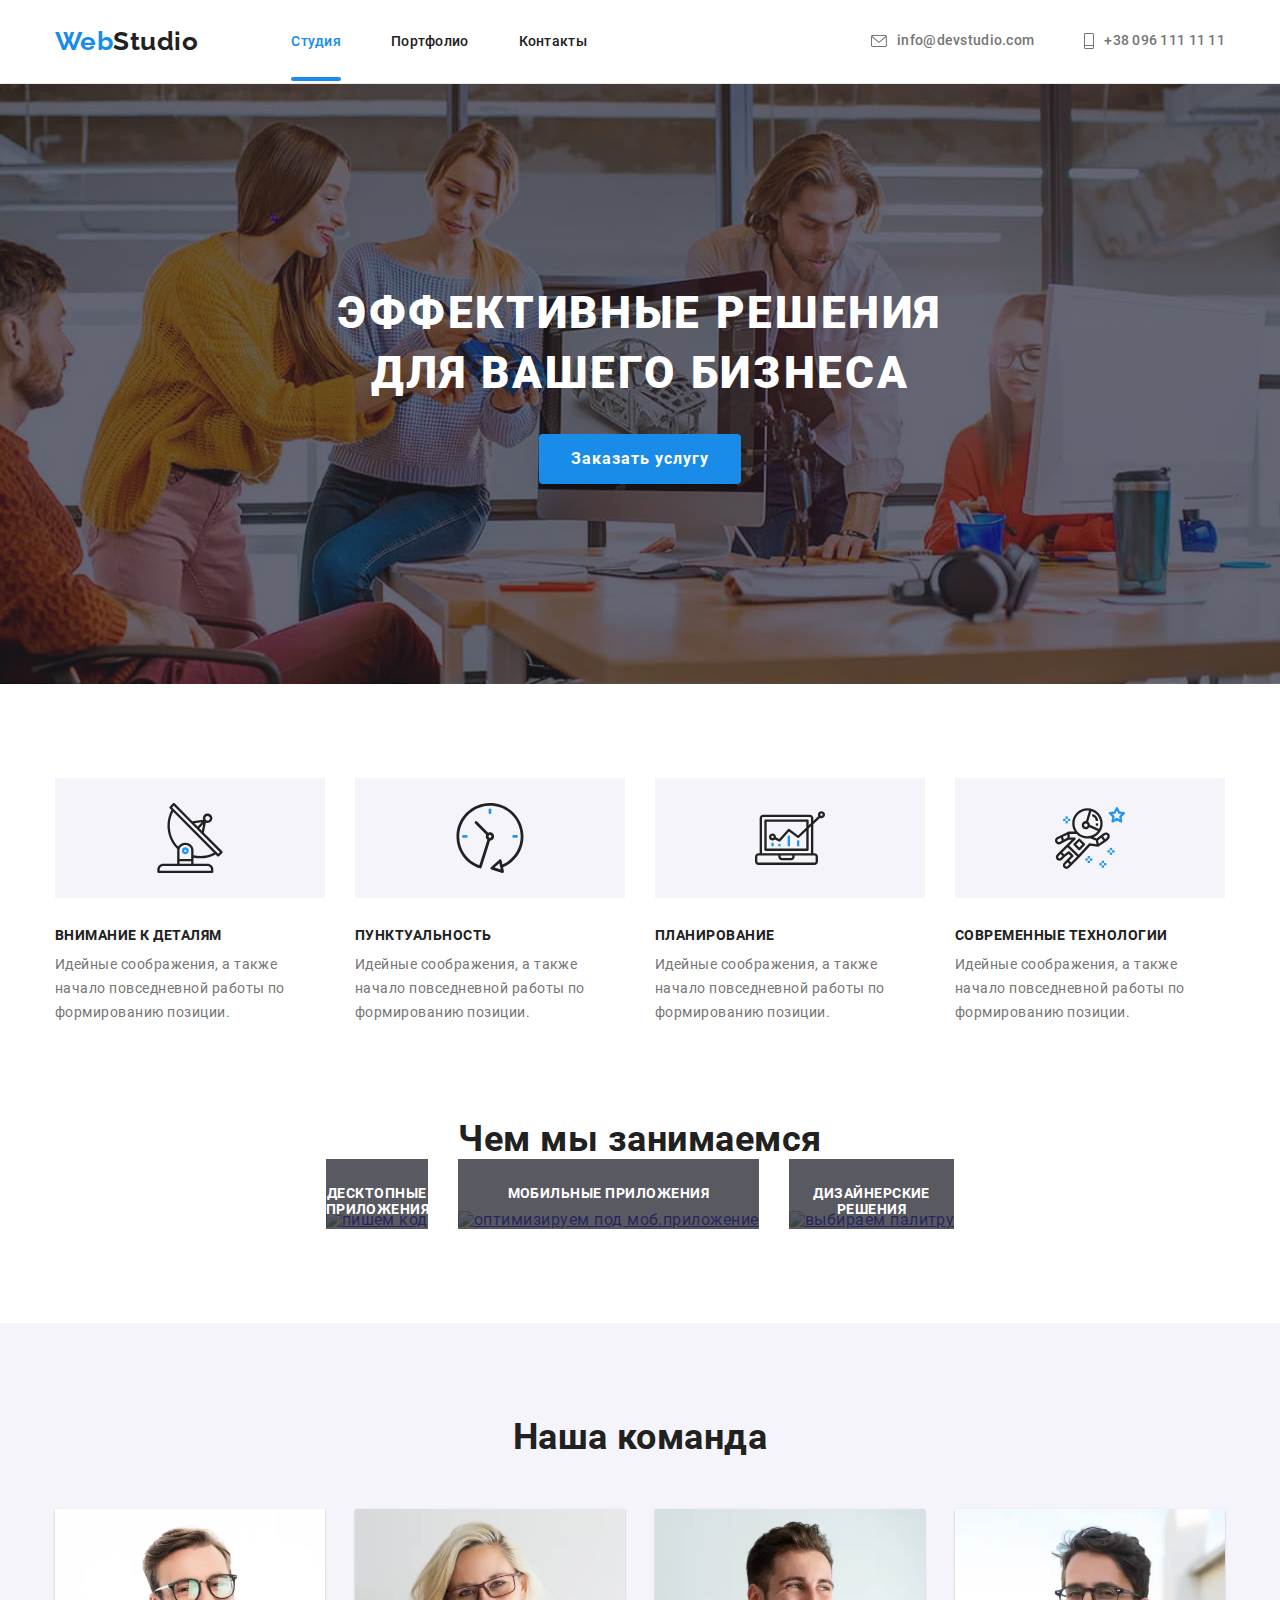
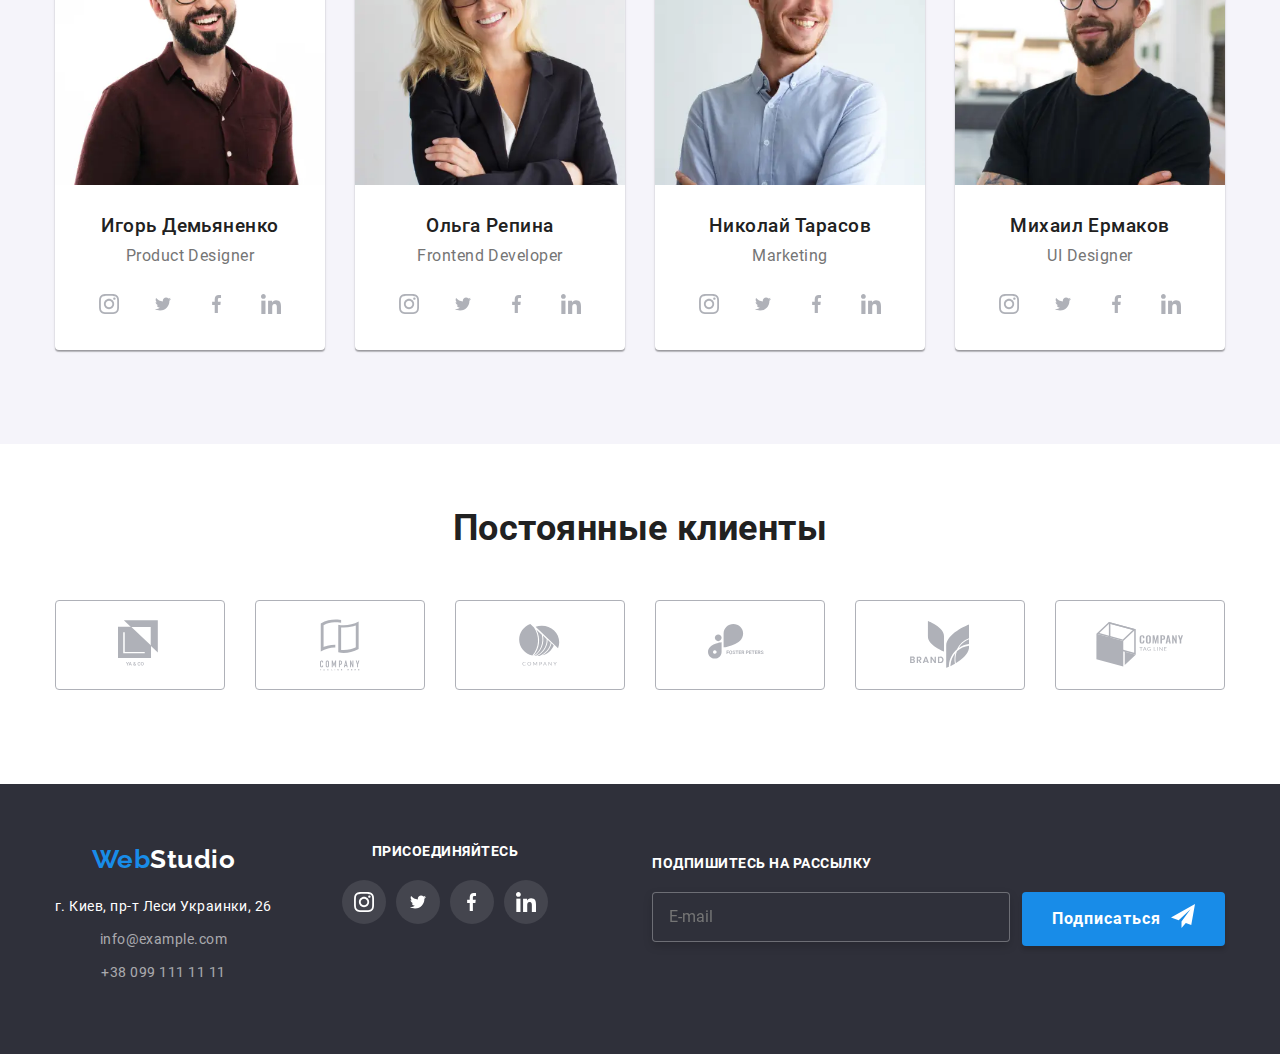
==== commit 9ed4f43b: "пофикшен ботон марджин в футере" ====
--- a/index.html
+++ b/index.html
@@ -41,14 +41,55 @@
               +38 096 111 11 11
             </a>
           </div>
-          <button class="page-header__menu" type="button" data-menu-open>
-            <svg width="40px" height="40px" class="page-header__menu-icon">
-              <use href="./img/sprite.svg#icon-menu" ></use>
+          <button class="page-header__menu" type="button" data-menu-button>
+            <svg width="24" height="16" class="page-header__menu-icon">
+              <use class="btn-menu-open" href="./img/sprite.svg#burger-menu"></use>
+              <use class="btn-menu-close" href="./img/sprite.svg#close-logo"></use>
             </svg>
           </button>
         </div>
       </div>
     </header>
+    <div class="mobile-menu" data-menu>
+      <div class="container">
+        <ul class="page-header__nav-list list">
+          <li class="page-header__nav-item">
+            <a class="page-header__nav-link page-header__nav-link--current link" href="#">Студия</a>
+          </li>
+          <li class="page-header__nav-item">
+            <a class="page-header__nav-link link" href="./portfolio.html">Портфолио</a>
+          </li>
+          <li class="page-header__nav-item">
+            <a class="page-header__nav-link link" href="#">Контакты</a>
+          </li>
+        </ul>
+        <div>
+          <div class="page-header__contact">
+            <a class="page-header__link link" href="meilto:info@devstudio.com">
+              info@devstudio.com
+            </a>
+            <a class="page-header__link link" href="tel:+380961111111">
+              +38 096 111 11 11
+            </a>
+          </div>
+
+          <ul class="social list">
+            <li class="social__item">
+              <a class="link social__link" href="#">Instagram </a>
+            </li>
+            <li class="social__item">
+              <a class="link social__link" href="#"> Twitter</a>
+            </li>
+            <li class="social__item">
+              <a class="link social__link" href="#"> Facebook</a>
+            </li>
+            <li class="social__item">
+              <a class="link social__link" href="#"> LinkedIn</a>
+            </li>
+          </ul>
+        </div>
+      </div>
+    </div>
     <main>
       <!-- hero -->
       <section class="hero">
@@ -122,7 +163,25 @@
             <li class="job__item">
               <div class="job__img">
                 <a href="#">
-                  <img src="./img/box1.jpg" alt="пишем код" width="370"/>
+                  <picture>
+                    <source
+                    srcset="
+                    ./img/studio/job/job-1.webp 1x,
+                    ./img/studio/job/job-1-2x.webp 2x
+                    "
+                    type="image/webp"
+                    />
+                    <img
+                    class=""
+                    srcset="
+                    ./img/studio/job/job-1.jpg 1x,
+                    ./img/studio/job/job-1-2x.jpg 2x
+                    "
+                    src="./img/studio/job/job-1.jpg"
+                    alt="пишем код"
+                  />
+                  </picture>
+                  <!-- <img src="./img/box1.jpg" alt="пишем код" width="370"/> -->
                 </a>
                 <div class="job__img-title">
                   <h3 class="job__sub-title">Десктопные приложения</h3>
@@ -132,10 +191,28 @@
             <li class="job__item">
               <div class="job__img">
                 <a href="#">
-                  <img
+                  <picture>
+                    <source
+                    srcset="
+                    ./img/studio/job/job-2.webp 1x,
+                    ./img/studio/job/job-2-2x.webp 2x
+                    "
+                    type="image/webp"
+                    />
+                    <img
+                    class=""
+                    srcset="
+                    ./img/studio/job/job-2.jpg 1x,
+                    ./img/studio/job/job-2-2x.jpg 2x
+                    "
+                    src="./img/studio/job/job-2.jpg"
+                    alt="оптимизируем под моб.приложение"
+                  />
+                  </picture>
+                  <!-- <img
                     src="./img/box2.jpg"
                     alt="оптимизируем под моб.приложение"
-                    width="370"/>
+                    width="370"/> -->
                 </a>
                 <div class="job__img-title">
                   <h3 class="job__sub-title">Мобильные приложения</h3>
@@ -144,9 +221,27 @@
             </li>
             <li class="job__item">
               <div class="job__img">
-                <a href="#"
-                  ><img src="./img/box3.jpg" alt="выбираем палитру" width="370"
-                /></a>
+                <a href="#">
+                  <picture>
+                    <source
+                    srcset="
+                    ./img/studio/job/job-3.webp 1x,
+                    ./img/studio/job/job-3-2x.webp 2x
+                    "
+                    type="image/webp"
+                    />
+                    <img
+                    class=""
+                    srcset="
+                    ./img/studio/job/job-3.jpg 1x,
+                    ./img/studio/job/job-3-2x.jpg 2x
+                    "
+                    src="./img/studio/job/job-3.jpg"
+                    alt="выбираем палитру"
+                  />
+                  </picture>
+                  
+                </a>
                 <div class="job__img-title">
                   <h3 class="job__sub-title">Дизайнерские решения</h3>
                 </div>
@@ -471,7 +566,6 @@
               >
             </address>
           </div>
-  
           <!-- добавление соц-сетей -->
           <div class="footer__social">
             <p class="footer__text">присоединяйтесь</p>
@@ -529,7 +623,6 @@
     </footer>
 
 <!-- Модальное окно -->
-
     <div class="backdrop is-hidden" data-modal>
       <div class="modal">
         <button class="modal__close-button" type="button" data-modal-close>
@@ -583,42 +676,7 @@
       </div>
     </div>
 
-
-
-    <div class="backdrop is-hidden" data-menu>
-      <div class="menu">
-        <button class="menu__close-button" type="button" data-menu-close>
-          <svg width="17" height="17">
-            <use href="./img/sprite.svg#close-logo"></use>
-          </svg>
-        </button>
-       <div class="menu__nav">
-       <ul>
-         <li>Привет</li>
-         <li>Привет</li>
-         <li>Привет</li>
-       </ul>
-       </div>
-      </div>
-    </div>
-
-
-<script>
-  (() => {
-    const refs = {
-      openModalBtn: document.querySelector('[data-menu-open]'),
-      closeModalBtn: document.querySelector('[data-menu-close]'),
-      modal: document.querySelector('[data-menu]'),
-    };
-  
-    refs.openModalBtn.addEventListener('click', toggleModal);
-    refs.closeModalBtn.addEventListener('click', toggleModal);
-  
-    function toggleModal() {
-      refs.modal.classList.toggle('is-hidden');
-    }
-  })();
-</script>
+    <script src="./js/mobile-menu.js"></script>
     <script src="./js/modal.js"></script>
   </body>
 </html>
--- a/css/main.min.css
+++ b/css/main.min.css
@@ -1,2 +1,2 @@
-/*! normalize.css v8.0.1 | MIT License | github.com/necolas/normalize.css */html{line-height:1.15;-webkit-text-size-adjust:100%}body{margin:0}main{display:block}h1{font-size:2em;margin:0.67em 0}hr{-webkit-box-sizing:content-box;box-sizing:content-box;height:0;overflow:visible}pre{font-family:monospace, monospace;font-size:1em}a{background-color:transparent}abbr[title]{border-bottom:none;text-decoration:underline;-webkit-text-decoration:underline dotted;text-decoration:underline dotted}b,strong{font-weight:bolder}code,kbd,samp{font-family:monospace, monospace;font-size:1em}small{font-size:80%}sub,sup{font-size:75%;line-height:0;position:relative;vertical-align:baseline}sub{bottom:-0.25em}sup{top:-0.5em}img{border-style:none}button,input,optgroup,select,textarea{font-family:inherit;font-size:100%;line-height:1.15;margin:0}button,input{overflow:visible}button,select{text-transform:none}button,[type="button"],[type="reset"],[type="submit"]{-webkit-appearance:button}button::-moz-focus-inner,[type="button"]::-moz-focus-inner,[type="reset"]::-moz-focus-inner,[type="submit"]::-moz-focus-inner{border-style:none;padding:0}button:-moz-focusring,[type="button"]:-moz-focusring,[type="reset"]:-moz-focusring,[type="submit"]:-moz-focusring{outline:1px dotted ButtonText}fieldset{padding:0.35em 0.75em 0.625em}legend{-webkit-box-sizing:border-box;box-sizing:border-box;color:inherit;display:table;max-width:100%;padding:0;white-space:normal}progress{vertical-align:baseline}textarea{overflow:auto}[type="checkbox"],[type="radio"]{-webkit-box-sizing:border-box;box-sizing:border-box;padding:0}[type="number"]::-webkit-inner-spin-button,[type="number"]::-webkit-outer-spin-button{height:auto}[type="search"]{-webkit-appearance:textfield;outline-offset:-2px}[type="search"]::-webkit-search-decoration{-webkit-appearance:none}::-webkit-file-upload-button{-webkit-appearance:button;font:inherit}details{display:block}summary{display:list-item}template{display:none}[hidden]{display:none}@font-face{font-family:'Roboto';font-style:normal;font-weight:400;src:url("../fonts/roboto-v20-latin_cyrillic-regular.eot");src:local(""),url("../fonts/roboto-v20-latin_cyrillic-regular.eot?#iefix") format("embedded-opentype"),url("../fonts/roboto-v20-latin_cyrillic-regular.woff2") format("woff2"),url("../fonts/roboto-v20-latin_cyrillic-regular.woff") format("woff"),url("../fonts/roboto-v20-latin_cyrillic-regular.ttf") format("truetype"),url("../fonts/roboto-v20-latin_cyrillic-regular.svg#Roboto") format("svg")}@font-face{font-family:'Roboto';font-style:normal;font-weight:500;src:url("../fonts/roboto-v20-latin_cyrillic-500.eot");src:local(""),url("../fonts/roboto-v20-latin_cyrillic-500.eot?#iefix") format("embedded-opentype"),url("../fonts/roboto-v20-latin_cyrillic-500.woff2") format("woff2"),url("../fonts/roboto-v20-latin_cyrillic-500.woff") format("woff"),url("../fonts/roboto-v20-latin_cyrillic-500.ttf") format("truetype"),url("../fonts/roboto-v20-latin_cyrillic-500.svg#Roboto") format("svg")}@font-face{font-family:'Roboto';font-style:normal;font-weight:700;src:url("../fonts/roboto-v20-latin_cyrillic-700.eot");src:local(""),url("../fonts/roboto-v20-latin_cyrillic-700.eot?#iefix") format("embedded-opentype"),url("../fonts/roboto-v20-latin_cyrillic-700.woff2") format("woff2"),url("../fonts/roboto-v20-latin_cyrillic-700.woff") format("woff"),url("../fonts/roboto-v20-latin_cyrillic-700.ttf") format("truetype"),url("../fonts/roboto-v20-latin_cyrillic-700.svg#Roboto") format("svg")}@font-face{font-family:'Roboto';font-style:normal;font-weight:900;src:url("../fonts/roboto-v20-latin_cyrillic-900.eot");src:local(""),url("../fonts/roboto-v20-latin_cyrillic-900.eot?#iefix") format("embedded-opentype"),url("../fonts/roboto-v20-latin_cyrillic-900.woff2") format("woff2"),url("../fonts/roboto-v20-latin_cyrillic-900.woff") format("woff"),url("../fonts/roboto-v20-latin_cyrillic-900.ttf") format("truetype"),url("../fonts/roboto-v20-latin_cyrillic-900.svg#Roboto") format("svg")}@font-face{font-family:'Raleway';font-style:normal;font-weight:700;src:url("../fonts/raleway-v19-latin_cyrillic-700.eot");src:local(""),url("../fonts/raleway-v19-latin_cyrillic-700.eot?#iefix") format("embedded-opentype"),url("../fonts/raleway-v19-latin_cyrillic-700.woff2") format("woff2"),url("../fonts/raleway-v19-latin_cyrillic-700.woff") format("woff"),url("../fonts/raleway-v19-latin_cyrillic-700.ttf") format("truetype"),url("../fonts/raleway-v19-latin_cyrillic-700.svg#Raleway") format("svg")}html{-webkit-box-sizing:border-box;box-sizing:border-box}*,::after,::before{-webkit-box-sizing:inherit;box-sizing:inherit}body{margin:0px;font-family:"Roboto",sans-serif;letter-spacing:0.03em;background-color:#fff;color:#757575}h1,h2,h3,h4,ul,li,p{margin:0px;padding:0px}textarea{resize:none}.section{padding:60px 0px}@media screen and (min-width: 1200px){.section{padding:94px 0}}.title{margin-bottom:30px;color:#212121;font-weight:700;font-size:36px;line-height:1.16;text-align:center}@media screen and (min-width: 1200px){.title{margin-bottom:50px}}img{display:block;width:100%;height:auto}.container{padding:0px 15px;margin:0px auto}@media screen and (min-width: 480px){.container{width:480px}}@media screen and (min-width: 768px){.container{width:768px}}@media screen and (min-width: 1200px){.container{width:1200px}}.link{text-decoration:none}.list{list-style:none}footer{padding:60px 0px;background-color:#2f303a}.page-header{border-bottom:1px solid #ececec}.page-header__flex{display:-webkit-box;display:-ms-flexbox;display:flex;-webkit-box-align:center;-ms-flex-align:center;align-items:center}.page-header__nav-list{display:none}@media screen and (min-width: 768px){.page-header__nav-list{display:-webkit-box;display:-ms-flexbox;display:flex}}.page-header__contact{display:none}@media screen and (min-width: 768px){.page-header__contact{display:inline-block;margin-left:auto}}@media screen and (min-width: 1200px){.page-header__contact{display:-webkit-box;display:-ms-flexbox;display:flex;margin-right:-50px}}@media screen and (min-width: 768px){.page-header__link{display:-webkit-box;display:-ms-flexbox;display:flex;-webkit-box-align:center;-ms-flex-align:center;align-items:center;color:#757575;fill:#757575;font-weight:500;font-size:14px;line-height:1.14;letter-spacing:0.02em;-webkit-transition:color,fill 250ms cubic-bezier(0.4, 0, 0.2, 1);transition:color,fill 250ms cubic-bezier(0.4, 0, 0.2, 1)}.page-header__link:not(:last-child){margin-bottom:10px}}@media screen and (min-width: 1200px){.page-header__link{-webkit-box-align:center;-ms-flex-align:center;align-items:center;padding:32px 0;margin-right:50px}.page-header__link:not(:last-child){margin-bottom:0}}.page-header__link:focus,.page-header__link:hover{color:#188ce8;fill:#188ce8}.page-header__icon{margin-right:8px}@media screen and (min-width: 1200px){.page-header__icon{margin-right:10px}}.page-header__menu{margin-left:auto;background-color:transparent;border:none;cursor:pointer}@media screen and (min-width: 768px){.page-header__menu{display:none}}.page-header__logo{margin:16px 0;font-size:24px;line-height:1.16}@media screen and (min-width: 768px){.page-header__logo{margin:26px 88px 26px 0}}@media screen and (min-width: 1200px){.page-header__logo{margin-right:93px;font-size:26px;line-height:1.19}}.page-header__nav-link--current{position:relative}.page-header__nav-link--current::after{content:"";position:absolute;bottom:0;left:0;border-radius:2px;width:100%;height:4px;background-color:#188ce8}.page-header__nav-link{position:relative;padding:32px 0px;font-weight:500;font-size:14px;line-height:1.14;letter-spacing:0.02em;color:#212121;-webkit-transition:color 250ms cubic-bezier(0.4, 0, 0.2, 1);transition:color 250ms cubic-bezier(0.4, 0, 0.2, 1)}.page-header__nav-item:not(:last-child){margin-right:50px}.page-header__nav-link:hover,.page-header__nav-link:focus{color:#188ce8}.page-header__nav-link::after{content:"";position:absolute;bottom:0;left:0;border-radius:2px;width:100%;height:4px;background-color:#188ce8;-webkit-transform:scaleX(0);transform:scaleX(0);-webkit-transition:-webkit-transform 250ms cubic-bezier(0.4, 0, 0.2, 1);transition:-webkit-transform 250ms cubic-bezier(0.4, 0, 0.2, 1);transition:transform 250ms cubic-bezier(0.4, 0, 0.2, 1);transition:transform 250ms cubic-bezier(0.4, 0, 0.2, 1), -webkit-transform 250ms cubic-bezier(0.4, 0, 0.2, 1)}.page-header__nav-link--current::after,.page-header__nav-link:hover::after,.page-header__nav-link:focus::after{-webkit-transform:scaleX(1);transform:scaleX(1)}.logo{display:-webkit-box;display:-ms-flexbox;display:flex;font-family:"Raleway",sans-serif;font-weight:700;font-size:26px;line-height:1.19}.logo__web{color:#188ce8}.logo__studio{color:#212121}.logo__studio--invers{color:#fff}.hero{padding:118px 0;text-align:center;max-width:480px;max-height:400px;margin:0px auto;background-color:#c4c4c4;background-image:-webkit-gradient(linear, left top, left bottom, from(rgba(47,48,58,0.4)), to(rgba(47,48,58,0.4))),url(../img/hero.jpg);background-image:linear-gradient(rgba(47,48,58,0.4), rgba(47,48,58,0.4)),url(../img/hero.jpg);background-position:center;background-size:cover}@media screen and (min-width: 768px){.hero{max-width:768px;max-height:400px}}@media screen and (min-width: 1200px){.hero{max-width:1600px;max-height:600px;padding:200px 0}}.hero__title{width:360px;margin:0 auto 30px;font-weight:900;font-size:26px;line-height:1.42;letter-spacing:0.06em;text-transform:uppercase;text-align:center;color:#fff}@media screen and (min-width: 1200px){.hero__title{width:696px;font-size:44px;line-height:1.36}}.hero__button{font-weight:700;font-size:16px;line-height:1.87;letter-spacing:0.06em;cursor:pointer;border-radius:4px;border-style:none;outline:transparent;display:inline-block;text-align:center;padding:10px 32px;color:#fff;background-color:#188ce8;-webkit-box-shadow:0px 4px 4px rgba(0,0,0,0.15);box-shadow:0px 4px 4px rgba(0,0,0,0.15)}.backdrop{position:fixed;top:0;left:0;width:100%;height:100%;background-color:rgba(0,0,0,0.2);opacity:1;-webkit-transition:opacity 250ms cubic-bezier(0.4, 0, 0.2, 1);transition:opacity 250ms cubic-bezier(0.4, 0, 0.2, 1);overflow-y:scroll}.backdrop.is-hidden{opacity:0;pointer-events:none}.modal{height:609px;width:450px;padding:40px;background-color:#fff;position:absolute;top:50%;left:50%;border-radius:4px;-webkit-box-shadow:0px 1px 3px rgba(0,0,0,0.12),0px 1px 1px rgba(0,0,0,0.14),0px 2px 1px rgba(0,0,0,0.2);box-shadow:0px 1px 3px rgba(0,0,0,0.12),0px 1px 1px rgba(0,0,0,0.14),0px 2px 1px rgba(0,0,0,0.2);-webkit-transform:translate(-50%, -50%) scale(1);transform:translate(-50%, -50%) scale(1);-webkit-transition:-webkit-transform 250ms cubic-bezier(0.4, 0, 0.2, 1);transition:-webkit-transform 250ms cubic-bezier(0.4, 0, 0.2, 1);transition:transform 250ms cubic-bezier(0.4, 0, 0.2, 1);transition:transform 250ms cubic-bezier(0.4, 0, 0.2, 1), -webkit-transform 250ms cubic-bezier(0.4, 0, 0.2, 1)}@media screen and (min-width: 1200px){.modal{height:581px;width:528px}}.backdrop.is-hidden .modal{-webkit-transform:translate(-50%, -50%) scale(1.1);transform:translate(-50%, -50%) scale(1.1)}.modal__close-button{position:absolute;top:8px;right:8px;width:30px;height:30px;display:-webkit-box;display:-ms-flexbox;display:flex;-webkit-box-align:center;-ms-flex-align:center;align-items:center;-webkit-box-pack:center;-ms-flex-pack:center;justify-content:center;border:1px solid rgba(0,0,0,0.1);border-radius:50%;background-color:#fff;cursor:pointer;-webkit-transition:fill 250ms cubic-bezier(0.4, 0, 0.2, 1);transition:fill 250ms cubic-bezier(0.4, 0, 0.2, 1)}.modal__close-button:hover{fill:#188ce8}.modal__title{margin-bottom:12px;text-align:center;color:#212121;font-weight:700;font-size:20px;line-height:1.15}.modal__field{display:-webkit-box;display:-ms-flexbox;display:flex;-webkit-box-orient:vertical;-webkit-box-direction:normal;-ms-flex-direction:column;flex-direction:column;margin-bottom:10px}.modal__label{margin-bottom:4px;font-size:12px;line-height:1.16;letter-spacing:0.01em;cursor:pointer}.modal__textarea{margin:0px;padding:0px;padding-top:12px;padding-left:16px;margin-bottom:20px;height:120px;border:1px solid rgba(33,33,33,0.2);-webkit-box-sizing:border-box;box-sizing:border-box;border-radius:4px;cursor:pointer;-webkit-transition:border 250ms cubic-bezier(0.4, 0, 0.2, 1);transition:border 250ms cubic-bezier(0.4, 0, 0.2, 1)}.modal__textarea:focus{border:1px solid #188ce8;outline:none}.modal__textarea::-webkit-input-placeholder{font-size:12px;line-height:1.16;letter-spacing:0.01em;color:rgba(117,117,117,0.5)}.modal__textarea:-ms-input-placeholder{font-size:12px;line-height:1.16;letter-spacing:0.01em;color:rgba(117,117,117,0.5)}.modal__textarea::-ms-input-placeholder{font-size:12px;line-height:1.16;letter-spacing:0.01em;color:rgba(117,117,117,0.5)}.modal__textarea::placeholder{font-size:12px;line-height:1.16;letter-spacing:0.01em;color:rgba(117,117,117,0.5)}.modal__policy{position:relative;display:-webkit-box;display:-ms-flexbox;display:flex;-webkit-box-align:center;-ms-flex-align:center;align-items:center;-webkit-box-pack:start;-ms-flex-pack:start;justify-content:flex-start;margin:0px;padding:0px;margin-bottom:30px}.modal__policy-lable{margin-left:20px;font-size:12px;line-height:1.16;cursor:pointer}@media screen and (min-width: 1200px){.modal__policy-lable{margin-left:35px;font-size:14px;line-height:1.71}}.modal__policy-link{color:#188ce8}.modal__checkbox{position:absolute;clip:rect(0 0 0 0);width:1px;height:1px;margin:-1px}.modal__checkbox-icon{position:absolute;left:0;top:50%;-webkit-transform:translateY(-50%);transform:translateY(-50%);display:inline-block;margin-right:7px;width:15px;height:15px;border:2px solid #212121;border-radius:4px;-webkit-transition-duration:250ms;transition-duration:250ms;-webkit-transition-timing-function:cubic-bezier(0.4, 0, 0.2, 1);transition-timing-function:cubic-bezier(0.4, 0, 0.2, 1)}@media screen and (min-width: 1200px){.modal__checkbox-icon{left:13px}}.modal__checkbox:checked+.modal__checkbox-icon{background-color:#188ce8;background-image:url(../img/icon-check.svg);background-size:contain;background-origin:border-box;border-color:#188ce8}.modal__button{display:block;margin:0px auto;padding:10px 55px;text-align:center;background-color:#188ce8;color:#fff;-webkit-box-shadow:0px 4px 4px rgba(0,0,0,0.15);box-shadow:0px 4px 4px rgba(0,0,0,0.15);border-radius:4px;border-color:transparent;cursor:pointer;font-weight:700;font-size:16px;line-height:1.87;text-align:center;letter-spacing:0.06em}.modal__form{position:relative}.modal__form-input{width:100%;height:40px;margin:0px;padding:0px;padding-left:42px;border:1px solid rgba(33,33,33,0.2);-webkit-box-sizing:border-box;box-sizing:border-box;border-radius:4px;cursor:pointer;-webkit-transition:border 250ms cubic-bezier(0.4, 0, 0.2, 1);transition:border 250ms cubic-bezier(0.4, 0, 0.2, 1)}.modal__form-input:focus{border:1px solid #188ce8;outline:none}.modal__form-input:focus+.modal__form-icon{fill:#188ce8}.modal__form-icon{position:absolute;top:50%;left:15px;-webkit-transform:translateY(-50%);transform:translateY(-50%);fill:#212121;-webkit-transition:fill 250ms cubic-bezier(0.4, 0, 0.2, 1);transition:fill 250ms cubic-bezier(0.4, 0, 0.2, 1)}@media screen and (min-width: 1200px){.advantages{padding:94px 0 0}}.advantages__title--hidden{position:absolute;clip:rect(0 0 0 0);width:1px;height:1px;margin:-1px}.advantages__list{margin-bottom:-30px}@media screen and (min-width: 768px){.advantages__list{display:-webkit-box;display:-ms-flexbox;display:flex;-ms-flex-wrap:wrap;flex-wrap:wrap;-webkit-box-pack:justify;-ms-flex-pack:justify;justify-content:space-between;margin:-15px}}.advantages__item{margin-bottom:30px}@media screen and (min-width: 768px){.advantages__item{width:calc((100% - 4 * 15px) / 2);margin:15px}}@media screen and (min-width: 1200px){.advantages__item{width:calc((100% - 8 * 15px) / 4);margin:15px}}.advantages__card{height:120px;margin-bottom:30px;display:-webkit-box;display:-ms-flexbox;display:flex;-webkit-box-align:center;-ms-flex-align:center;align-items:center;-webkit-box-pack:center;-ms-flex-pack:center;justify-content:center;background-color:#f5f4fa}.advantages__sub-title{font-weight:700;font-size:14px;line-height:1.14;margin-bottom:10px;color:#212121;text-transform:uppercase}.advantages__text{font-weight:400;font-size:14px;line-height:1.71;-webkit-box-align:stretch;-ms-flex-align:stretch;align-items:stretch}.job{display:none}@media screen and (min-width: 1200px){.job{display:block;-webkit-box-align:center;-ms-flex-align:center;align-items:center}.job__list{display:-webkit-box;display:-ms-flexbox;display:flex;-webkit-box-pack:center;-ms-flex-pack:center;justify-content:center}.job__item:not(:last-child){margin-right:30px}.job__img{position:relative}.job__img-title{position:absolute;bottom:0;width:100%;height:70px;background-color:rgba(47,48,58,0.8)}.job__sub-title{padding:27px 0;text-align:center;font-weight:700;font-size:14px;line-height:1.14;text-transform:uppercase;color:#fff}}.team{background-color:#f5f4fa;margin-bottom:-30px}@media screen and (min-width: 768px){.team__list{display:-webkit-box;display:-ms-flexbox;display:flex;-ms-flex-wrap:wrap;flex-wrap:wrap;-webkit-box-pack:justify;-ms-flex-pack:justify;justify-content:space-between;margin:-15px}}.team-card{display:block;margin-bottom:30px;padding-bottom:24px;text-align:center;font-size:16px;line-height:1.18;background-color:#fff;-webkit-box-shadow:0px 1px 3px rgba(0,0,0,0.12),0px 1px 1px rgba(0,0,0,0.14),0px 2px 1px rgba(0,0,0,0.2);box-shadow:0px 1px 3px rgba(0,0,0,0.12),0px 1px 1px rgba(0,0,0,0.14),0px 2px 1px rgba(0,0,0,0.2);border-radius:0px 0px 4px 4px}@media screen and (min-width: 768px){.team-card{width:calc((100% - 4 * 15px) / 2);margin:15px}}@media screen and (min-width: 1200px){.team-card{width:calc((100% - 8 * 15px) / 4);margin:15px}}.team-card__foto{width:100%;margin-bottom:30px}.team-card__sub-title{margin-bottom:10px;color:#212121;font-weight:500}.team-card__text{font-weight:400;margin-bottom:16px}.social-icon{display:-webkit-box;display:-ms-flexbox;display:flex;-webkit-box-align:center;-ms-flex-align:center;align-items:center;-webkit-box-pack:center;-ms-flex-pack:center;justify-content:center}.social-icon__item:not(:last-child){margin-right:10px}.social-icon__link{display:-webkit-box;display:-ms-flexbox;display:flex;-webkit-box-align:center;-ms-flex-align:center;align-items:center;-webkit-box-pack:center;-ms-flex-pack:center;justify-content:center;width:44px;height:44px;border-radius:50%;fill:#afb1b8;-webkit-transition-property:fill, background-color;transition-property:fill, background-color;-webkit-transition-duration:250ms;transition-duration:250ms;-webkit-transition-timing-function:cubic-bezier(0.4, 0, 0.2, 1);transition-timing-function:cubic-bezier(0.4, 0, 0.2, 1)}.social-icon__link:hover,.social-icon__link:focus{background-color:#188ce8;fill:#fff}.our-clients__list{display:-webkit-box;display:-ms-flexbox;display:flex;-ms-flex-wrap:wrap;flex-wrap:wrap;-webkit-box-pack:justify;-ms-flex-pack:justify;justify-content:space-between;margin-bottom:-30px;margin:-15px}@media screen and (min-width: 768px){.our-clients__list{margin:-15px}}.our-clients__item{height:90px;width:calc((100% - 4 * 15px) / 2);margin:15px}@media screen and (min-width: 768px){.our-clients__item{width:calc((100% - 6 * 15px) / 3)}}@media screen and (min-width: 1200px){.our-clients__item{width:calc((100% - 12 * 15px) / 6)}}.our-clients__link{display:-webkit-box;display:-ms-flexbox;display:flex;-webkit-box-align:center;-ms-flex-align:center;align-items:center;-webkit-box-pack:center;-ms-flex-pack:center;justify-content:center;width:100%;height:100%;border:1px solid #afb1b8;border-radius:4px;fill:#afb1b8;-webkit-transition-property:fill, border;transition-property:fill, border;-webkit-transition-duration:250ms;transition-duration:250ms;-webkit-transition-timing-function:cubic-bezier(0.4, 0, 0.2, 1);transition-timing-function:cubic-bezier(0.4, 0, 0.2, 1)}.our-clients__link:hover,.our-clients__link:focus{fill:#188ce8;border:1px solid #188ce8}.portfolio-buttons{display:-webkit-box;display:-ms-flexbox;display:flex;-ms-flex-wrap:wrap;flex-wrap:wrap;margin-bottom:15px}@media screen and (min-width: 768px){.portfolio-buttons{-webkit-box-pack:center;-ms-flex-pack:center;justify-content:center;margin-bottom:30px}}@media screen and (min-width: 1200px){.portfolio-buttons{margin-bottom:50px}}.portfolio-buttons__item:not(:last-child){margin-right:8px}.portfolio-buttons__button{padding:6px 22px;margin-bottom:15px;background-color:#f5f4fa;color:#212121;border-radius:4px;border-color:transparent;cursor:pointer;font-family:inherit;font-weight:500;font-size:16px;line-height:1.62;text-align:center;letter-spacing:0.03em;-webkit-transition-property:background-color, color, -webkit-filter;transition-property:background-color, color, -webkit-filter;transition-property:background-color, color, filter;transition-property:background-color, color, filter, -webkit-filter;-webkit-transition-duration:250ms;transition-duration:250ms;-webkit-transition-timing-function:cubic-bezier(0.4, 0, 0.2, 1);transition-timing-function:cubic-bezier(0.4, 0, 0.2, 1)}.portfolio-buttons__button:focus,.portfolio-buttons__button:hover{color:#fff;background-color:#188ce8;-webkit-filter:drop-shadow(0px 4px 4px rgba(0,0,0,0.25));filter:drop-shadow(0px 4px 4px rgba(0,0,0,0.25))}.project{margin-bottom:-30px}@media screen and (min-width: 768px){.project{display:-webkit-box;display:-ms-flexbox;display:flex;-ms-flex-wrap:wrap;flex-wrap:wrap;-webkit-box-pack:justify;-ms-flex-pack:justify;justify-content:space-between;margin:-15px}}.project__list{-webkit-box-align:center;-ms-flex-align:center;align-items:center;margin-bottom:30px;border:1px solid #eee}@media screen and (min-width: 768px){.project__list{width:calc((100% - 4 * 15px) / 2);margin:15px}}@media screen and (min-width: 1200px){.project__list{width:calc((100% - 6* 15px)/3)}}.project-card{display:block;-webkit-transition-property:-webkit-box-shadow;transition-property:-webkit-box-shadow;transition-property:box-shadow;transition-property:box-shadow, -webkit-box-shadow;-webkit-transition-duration:250ms;transition-duration:250ms;-webkit-transition-timing-function:cubic-bezier(0.4, 0, 0.2, 1);transition-timing-function:cubic-bezier(0.4, 0, 0.2, 1)}.project-card:focus,.project-card:hover{-webkit-box-shadow:0px 1px 1px rgba(0,0,0,0.12),0px 4px 4px rgba(0,0,0,0.06),1px 4px 6px rgba(0,0,0,0.16);box-shadow:0px 1px 1px rgba(0,0,0,0.12),0px 4px 4px rgba(0,0,0,0.06),1px 4px 6px rgba(0,0,0,0.16)}.project-card__img{width:100%;margin:0}.project-card__list{padding:20px 24px}.project-card__title{color:#212121;margin-bottom:4px;font-weight:700;font-size:18px;line-height:2;letter-spacing:0.06em}.project-card__text{color:#757575;font-size:16px;line-height:1.87}.project-card__top{position:relative;overflow:hidden}.project-card__action{position:absolute;top:0;left:0;width:100%;height:100%;padding:63px 24px;background-color:rgba(33,150,243,0.9);-webkit-transform:translateY(100%);transform:translateY(100%);-webkit-transition:-webkit-transform 250ms cubic-bezier(0.4, 0, 0.2, 1);transition:-webkit-transform 250ms cubic-bezier(0.4, 0, 0.2, 1);transition:transform 250ms cubic-bezier(0.4, 0, 0.2, 1);transition:transform 250ms cubic-bezier(0.4, 0, 0.2, 1), -webkit-transform 250ms cubic-bezier(0.4, 0, 0.2, 1)}.project-card__info{font-size:18px;line-height:1.56;color:#fff}.project-card:hover .project-card__action{-webkit-transform:translateY(0);transform:translateY(0)}.project-card:focus .project-card__action{-webkit-transform:translateY(0);transform:translateY(0)}.footer{text-align:center}@media screen and (min-width: 1200px){.footer{display:-webkit-box;display:-ms-flexbox;display:flex;-webkit-box-pack:justify;-ms-flex-pack:justify;justify-content:space-between;-webkit-box-align:baseline;-ms-flex-align:baseline;align-items:baseline}}@media screen and (min-width: 768px){.footer__main{display:-webkit-box;display:-ms-flexbox;display:flex;-ms-flex-pack:distribute;justify-content:space-around}}@media screen and (min-width: 768px){.footer__info{text-align:center}}@media screen and (min-width: 1200px){.footer__info{margin-right:70px}}.footer__info-logo{-webkit-box-pack:center;-ms-flex-pack:center;justify-content:center;margin-bottom:20px}.footer__contact{margin-bottom:60px;font-style:normal;font-weight:400;font-size:14px;line-height:1.71}@media screen and (min-width: 1200px){.footer__contact{margin-bottom:0}}.footer__adress{display:inline-block;margin-bottom:9px;color:#fff}.footer__link{display:inline-block;margin-bottom:9px;color:rgba(255,255,255,0.6);-webkit-transition:color 250ms cubic-bezier(0.4, 0, 0.2, 1);transition:color 250ms cubic-bezier(0.4, 0, 0.2, 1)}.footer__link:hover,.footer__link:focus{color:#188ce8}.footer__text{margin-bottom:20px;font-weight:700;font-size:14px;line-height:1.14;text-transform:uppercase;color:#fff}.footer__social{margin-bottom:63px}@media screen and (min-width: 1200px){.footer__social{margin-bottom:0}}.footer__social--iconcolor{fill:#fff}.footer__social--iconbackcolor{background-color:rgba(255,255,255,0.1)}@media screen and (min-width: 1200px){.footer__form{text-align:left}}.footer__form-area{display:block}@media screen and (min-width: 1200px){.footer__form-area{display:-webkit-box;display:-ms-flexbox;display:flex}}.footer__mail-input{width:450px;height:50px;padding:0px;margin-bottom:20px;padding-left:16px;border:1px solid rgba(255,255,255,0.3);-webkit-box-sizing:border-box;box-sizing:border-box;-webkit-filter:drop-shadow(0px 4px 4px rgba(0,0,0,0.15));filter:drop-shadow(0px 4px 4px rgba(0,0,0,0.15));border-radius:4px;background-color:#2f303a;color:#fff;-webkit-transition:border 250ms cubic-bezier(0.4, 0, 0.2, 1);transition:border 250ms cubic-bezier(0.4, 0, 0.2, 1)}@media screen and (min-width: 1200px){.footer__mail-input{width:358px;margin-right:12px;margin-bottom:0}}.footer__mail-input:focus{margin-bottom:20px;border:1px solid #188ce8;outline:none}.footer__button{display:-webkit-box;display:-ms-flexbox;display:flex;margin:0 auto;padding:10px 28px;background-color:#188ce8;color:#fff;fill:#fff;font-weight:700;font-size:16px;line-height:1.87;text-align:center;letter-spacing:0.06em;-webkit-box-shadow:0px 4px 4px rgba(0,0,0,0.15);box-shadow:0px 4px 4px rgba(0,0,0,0.15);border-radius:4px;border-color:transparent;cursor:pointer}@media screen and (min-width: 1200px){.footer__button{margin:0}}.footer__button-text{margin-right:10px}.menu{position:relative;background-color:#FFFF;width:100%;height:100%}.menu__close-button{position:absolute;right:10px;top:10px;border:none;background-color:transparent}.menu__nav{display:block;color:black}
+/*! normalize.css v8.0.1 | MIT License | github.com/necolas/normalize.css */html{line-height:1.15;-webkit-text-size-adjust:100%}body{margin:0}main{display:block}h1{font-size:2em;margin:0.67em 0}hr{-webkit-box-sizing:content-box;box-sizing:content-box;height:0;overflow:visible}pre{font-family:monospace, monospace;font-size:1em}a{background-color:transparent}abbr[title]{border-bottom:none;text-decoration:underline;-webkit-text-decoration:underline dotted;text-decoration:underline dotted}b,strong{font-weight:bolder}code,kbd,samp{font-family:monospace, monospace;font-size:1em}small{font-size:80%}sub,sup{font-size:75%;line-height:0;position:relative;vertical-align:baseline}sub{bottom:-0.25em}sup{top:-0.5em}img{border-style:none}button,input,optgroup,select,textarea{font-family:inherit;font-size:100%;line-height:1.15;margin:0}button,input{overflow:visible}button,select{text-transform:none}button,[type="button"],[type="reset"],[type="submit"]{-webkit-appearance:button}button::-moz-focus-inner,[type="button"]::-moz-focus-inner,[type="reset"]::-moz-focus-inner,[type="submit"]::-moz-focus-inner{border-style:none;padding:0}button:-moz-focusring,[type="button"]:-moz-focusring,[type="reset"]:-moz-focusring,[type="submit"]:-moz-focusring{outline:1px dotted ButtonText}fieldset{padding:0.35em 0.75em 0.625em}legend{-webkit-box-sizing:border-box;box-sizing:border-box;color:inherit;display:table;max-width:100%;padding:0;white-space:normal}progress{vertical-align:baseline}textarea{overflow:auto}[type="checkbox"],[type="radio"]{-webkit-box-sizing:border-box;box-sizing:border-box;padding:0}[type="number"]::-webkit-inner-spin-button,[type="number"]::-webkit-outer-spin-button{height:auto}[type="search"]{-webkit-appearance:textfield;outline-offset:-2px}[type="search"]::-webkit-search-decoration{-webkit-appearance:none}::-webkit-file-upload-button{-webkit-appearance:button;font:inherit}details{display:block}summary{display:list-item}template{display:none}[hidden]{display:none}@font-face{font-family:'Roboto';font-style:normal;font-weight:400;src:url("../fonts/roboto-v20-latin_cyrillic-regular.eot");src:local(""),url("../fonts/roboto-v20-latin_cyrillic-regular.eot?#iefix") format("embedded-opentype"),url("../fonts/roboto-v20-latin_cyrillic-regular.woff2") format("woff2"),url("../fonts/roboto-v20-latin_cyrillic-regular.woff") format("woff"),url("../fonts/roboto-v20-latin_cyrillic-regular.ttf") format("truetype"),url("../fonts/roboto-v20-latin_cyrillic-regular.svg#Roboto") format("svg")}@font-face{font-family:'Roboto';font-style:normal;font-weight:500;src:url("../fonts/roboto-v20-latin_cyrillic-500.eot");src:local(""),url("../fonts/roboto-v20-latin_cyrillic-500.eot?#iefix") format("embedded-opentype"),url("../fonts/roboto-v20-latin_cyrillic-500.woff2") format("woff2"),url("../fonts/roboto-v20-latin_cyrillic-500.woff") format("woff"),url("../fonts/roboto-v20-latin_cyrillic-500.ttf") format("truetype"),url("../fonts/roboto-v20-latin_cyrillic-500.svg#Roboto") format("svg")}@font-face{font-family:'Roboto';font-style:normal;font-weight:700;src:url("../fonts/roboto-v20-latin_cyrillic-700.eot");src:local(""),url("../fonts/roboto-v20-latin_cyrillic-700.eot?#iefix") format("embedded-opentype"),url("../fonts/roboto-v20-latin_cyrillic-700.woff2") format("woff2"),url("../fonts/roboto-v20-latin_cyrillic-700.woff") format("woff"),url("../fonts/roboto-v20-latin_cyrillic-700.ttf") format("truetype"),url("../fonts/roboto-v20-latin_cyrillic-700.svg#Roboto") format("svg")}@font-face{font-family:'Roboto';font-style:normal;font-weight:900;src:url("../fonts/roboto-v20-latin_cyrillic-900.eot");src:local(""),url("../fonts/roboto-v20-latin_cyrillic-900.eot?#iefix") format("embedded-opentype"),url("../fonts/roboto-v20-latin_cyrillic-900.woff2") format("woff2"),url("../fonts/roboto-v20-latin_cyrillic-900.woff") format("woff"),url("../fonts/roboto-v20-latin_cyrillic-900.ttf") format("truetype"),url("../fonts/roboto-v20-latin_cyrillic-900.svg#Roboto") format("svg")}@font-face{font-family:'Raleway';font-style:normal;font-weight:700;src:url("../fonts/raleway-v19-latin_cyrillic-700.eot");src:local(""),url("../fonts/raleway-v19-latin_cyrillic-700.eot?#iefix") format("embedded-opentype"),url("../fonts/raleway-v19-latin_cyrillic-700.woff2") format("woff2"),url("../fonts/raleway-v19-latin_cyrillic-700.woff") format("woff"),url("../fonts/raleway-v19-latin_cyrillic-700.ttf") format("truetype"),url("../fonts/raleway-v19-latin_cyrillic-700.svg#Raleway") format("svg")}html{-webkit-box-sizing:border-box;box-sizing:border-box}*,::after,::before{-webkit-box-sizing:inherit;box-sizing:inherit}body{margin:0px;font-family:"Roboto",sans-serif;letter-spacing:0.03em;background-color:#fff;color:#757575}h1,h2,h3,h4,ul,li,p{margin:0px;padding:0px}textarea{resize:none}.section{padding:60px 0px}@media screen and (min-width: 1200px){.section{padding:94px 0}}.title{margin-bottom:30px;color:#212121;font-weight:700;font-size:36px;line-height:1.16;text-align:center}@media screen and (min-width: 1200px){.title{margin-bottom:50px}}img{display:block;width:100%;height:auto}.container{padding:0px 15px;margin:0px auto}@media screen and (min-width: 480px){.container{width:480px}}@media screen and (min-width: 768px){.container{width:768px}}@media screen and (min-width: 1200px){.container{width:1200px}}.link{text-decoration:none;color:inherit}.list{list-style:none}footer{padding:60px 0px;background-color:#2f303a}.page-header{border-bottom:1px solid #ececec}.page-header__flex{display:-webkit-box;display:-ms-flexbox;display:flex;-webkit-box-align:center;-ms-flex-align:center;align-items:center}.page-header .page-header__nav-list{display:none}@media screen and (min-width: 768px){.page-header .page-header__nav-list{display:-webkit-box;display:-ms-flexbox;display:flex}}.page-header .page-header__contact{display:none}@media screen and (min-width: 768px){.page-header .page-header__contact{display:inline-block;margin-left:auto}}@media screen and (min-width: 1200px){.page-header .page-header__contact{display:-webkit-box;display:-ms-flexbox;display:flex;margin-right:-50px}}@media screen and (min-width: 768px){.page-header__link{display:-webkit-box;display:-ms-flexbox;display:flex;-webkit-box-align:center;-ms-flex-align:center;align-items:center;color:#757575;fill:#757575;font-weight:500;font-size:14px;line-height:1.14;letter-spacing:0.02em;-webkit-transition:color,fill 250ms cubic-bezier(0.4, 0, 0.2, 1);transition:color,fill 250ms cubic-bezier(0.4, 0, 0.2, 1)}.page-header__link:not(:last-child){margin-bottom:10px}}@media screen and (min-width: 1200px){.page-header__link{-webkit-box-align:center;-ms-flex-align:center;align-items:center;padding:32px 0;margin-right:50px}.page-header__link:not(:last-child){margin-bottom:0}}.page-header__link:focus,.page-header__link:hover{color:#188ce8;fill:#188ce8}.page-header__icon{margin-right:8px}@media screen and (min-width: 1200px){.page-header__icon{margin-right:10px}}.page-header__menu{margin-left:auto;background-color:transparent;border:none;cursor:pointer;position:relative;z-index:25}@media screen and (min-width: 768px){.page-header__menu{display:none}}.page-header__logo{margin:16px 0;font-size:24px;line-height:1.16}@media screen and (min-width: 768px){.page-header__logo{margin:26px 88px 26px 0}}@media screen and (min-width: 1200px){.page-header__logo{margin-right:93px;font-size:26px;line-height:1.19}}.page-header__nav-link{position:relative;padding:32px 0px;font-weight:500;font-size:14px;line-height:1.14;letter-spacing:0.02em;color:#212121;-webkit-transition:color 250ms cubic-bezier(0.4, 0, 0.2, 1);transition:color 250ms cubic-bezier(0.4, 0, 0.2, 1)}.page-header__nav-item:not(:last-child){margin-right:50px}.page-header__nav-link:hover,.page-header__nav-link:focus{color:#188ce8}.page-header__nav-link::after{content:"";position:absolute;bottom:0;left:0;border-radius:2px;width:100%;height:4px;background-color:#188ce8;-webkit-transform:scaleX(0);transform:scaleX(0);-webkit-transition:-webkit-transform 250ms cubic-bezier(0.4, 0, 0.2, 1);transition:-webkit-transform 250ms cubic-bezier(0.4, 0, 0.2, 1);transition:transform 250ms cubic-bezier(0.4, 0, 0.2, 1);transition:transform 250ms cubic-bezier(0.4, 0, 0.2, 1), -webkit-transform 250ms cubic-bezier(0.4, 0, 0.2, 1)}.page-header__nav-link--current{position:relative;color:#188ce8}.page-header__nav-link--current::after{content:"";position:absolute;bottom:0;left:0;border-radius:2px;width:100%;height:4px;background-color:#188ce8}.page-header .page-header__nav-link--current::after,.page-header .page-header__nav-link:hover::after,.page-header .page-header__nav-link:focus::after{-webkit-transform:scaleX(1);transform:scaleX(1)}.logo{display:-webkit-box;display:-ms-flexbox;display:flex;font-family:"Raleway",sans-serif;font-weight:700;font-size:26px;line-height:1.19}.logo__web{color:#188ce8}.logo__studio{color:#212121}.logo__studio--invers{color:#fff}.hero{padding:118px 0;text-align:center;max-width:480px;max-height:400px;margin:0px auto;background-color:#c4c4c4;background-image:-webkit-gradient(linear, left top, left bottom, from(rgba(47,48,58,0.4)), to(rgba(47,48,58,0.4))),url(../img/hero/hero-mobile.jpg);background-image:linear-gradient(rgba(47,48,58,0.4), rgba(47,48,58,0.4)),url(../img/hero/hero-mobile.jpg);background-position:center;background-size:cover}@media screen and (-webkit-min-device-pixel-ratio: 2), screen and (min-resolution: 192dpi), screen and (min-resolution: 2dppx){.hero{background-image:-webkit-gradient(linear, left top, right top, from(rgba(47,48,58,0.4)), to(rgba(47,48,58,0.4))),url(../img/hero/hero-mobile-2x.jpg);background-image:linear-gradient(to right, rgba(47,48,58,0.4), rgba(47,48,58,0.4)),url(../img/hero/hero-mobile-2x.jpg)}}@media screen and (min-width: 768px){.hero{max-width:768px;max-height:400px;background-image:-webkit-gradient(linear, left top, right top, from(rgba(47,48,58,0.4)), to(rgba(47,48,58,0.4))),url(../img/hero/hero-tablet.jpg);background-image:linear-gradient(to right, rgba(47,48,58,0.4), rgba(47,48,58,0.4)),url(../img/hero/hero-tablet.jpg)}}@media screen and (min-width: 768px) and (-webkit-min-device-pixel-ratio: 2), screen and (min-width: 768px) and (min-resolution: 192dpi), screen and (min-width: 768px) and (min-resolution: 2dppx){.hero{background-image:-webkit-gradient(linear, left top, right top, from(rgba(47,48,58,0.4)), to(rgba(47,48,58,0.4))),url(../img/hero/hero-tablet-2x.jpg);background-image:linear-gradient(to right, rgba(47,48,58,0.4), rgba(47,48,58,0.4)),url(../img/hero/hero-tablet-2x.jpg)}}@media screen and (min-width: 1200px){.hero{max-width:1600px;max-height:600px;padding:200px 0;background-image:-webkit-gradient(linear, left top, right top, from(rgba(47,48,58,0.4)), to(rgba(47,48,58,0.4))),url(../img/hero/hero-descktop.jpg);background-image:linear-gradient(to right, rgba(47,48,58,0.4), rgba(47,48,58,0.4)),url(../img/hero/hero-descktop.jpg)}}@media screen and (min-width: 1200px) and (-webkit-min-device-pixel-ratio: 2), screen and (min-width: 1200px) and (min-resolution: 192dpi), screen and (min-width: 1200px) and (min-resolution: 2dppx){.hero{background-image:-webkit-gradient(linear, left top, right top, from(rgba(47,48,58,0.4)), to(rgba(47,48,58,0.4))),url(../img/hero/hero-descktop-2x.jpg);background-image:linear-gradient(to right, rgba(47,48,58,0.4), rgba(47,48,58,0.4)),url(../img/hero/hero-descktop-2x.jpg)}}.hero__title{max-width:360px;margin:0 auto 30px;font-weight:900;font-size:26px;line-height:1.42;letter-spacing:0.06em;text-transform:uppercase;text-align:center;color:#fff}@media screen and (min-width: 1200px){.hero__title{max-width:696px;font-size:44px;line-height:1.36}}.hero__button{font-weight:700;font-size:16px;line-height:1.87;letter-spacing:0.06em;cursor:pointer;border-radius:4px;border-style:none;outline:transparent;display:inline-block;text-align:center;padding:10px 32px;color:#fff;background-color:#188ce8;-webkit-box-shadow:0px 4px 4px rgba(0,0,0,0.15);box-shadow:0px 4px 4px rgba(0,0,0,0.15)}.backdrop{position:fixed;top:0;left:0;width:100%;height:100%;background-color:rgba(0,0,0,0.2);opacity:1;-webkit-transition:opacity 250ms cubic-bezier(0.4, 0, 0.2, 1);transition:opacity 250ms cubic-bezier(0.4, 0, 0.2, 1);overflow-y:scroll}.backdrop.is-hidden{opacity:0;pointer-events:none}.modal{height:609px;width:450px;padding:40px;background-color:#fff;position:absolute;top:50%;left:50%;border-radius:4px;-webkit-box-shadow:0px 1px 3px rgba(0,0,0,0.12),0px 1px 1px rgba(0,0,0,0.14),0px 2px 1px rgba(0,0,0,0.2);box-shadow:0px 1px 3px rgba(0,0,0,0.12),0px 1px 1px rgba(0,0,0,0.14),0px 2px 1px rgba(0,0,0,0.2);-webkit-transform:translate(-50%, -50%) scale(1);transform:translate(-50%, -50%) scale(1);-webkit-transition:-webkit-transform 250ms cubic-bezier(0.4, 0, 0.2, 1);transition:-webkit-transform 250ms cubic-bezier(0.4, 0, 0.2, 1);transition:transform 250ms cubic-bezier(0.4, 0, 0.2, 1);transition:transform 250ms cubic-bezier(0.4, 0, 0.2, 1), -webkit-transform 250ms cubic-bezier(0.4, 0, 0.2, 1)}@media screen and (min-width: 1200px){.modal{height:581px;width:528px}}.backdrop.is-hidden .modal{-webkit-transform:translate(-50%, -50%) scale(1.1);transform:translate(-50%, -50%) scale(1.1)}.modal__close-button{position:absolute;top:8px;right:8px;width:30px;height:30px;display:-webkit-box;display:-ms-flexbox;display:flex;-webkit-box-align:center;-ms-flex-align:center;align-items:center;-webkit-box-pack:center;-ms-flex-pack:center;justify-content:center;border:1px solid rgba(0,0,0,0.1);border-radius:50%;background-color:#fff;cursor:pointer;-webkit-transition:fill 250ms cubic-bezier(0.4, 0, 0.2, 1);transition:fill 250ms cubic-bezier(0.4, 0, 0.2, 1)}.modal__close-button:hover{fill:#188ce8}.modal__title{margin-bottom:12px;text-align:center;color:#212121;font-weight:700;font-size:20px;line-height:1.15}.modal__field{display:-webkit-box;display:-ms-flexbox;display:flex;-webkit-box-orient:vertical;-webkit-box-direction:normal;-ms-flex-direction:column;flex-direction:column;margin-bottom:10px}.modal__label{margin-bottom:4px;font-size:12px;line-height:1.16;letter-spacing:0.01em;cursor:pointer}.modal__textarea{margin:0px;padding:0px;padding-top:12px;padding-left:16px;margin-bottom:20px;height:120px;border:1px solid rgba(33,33,33,0.2);-webkit-box-sizing:border-box;box-sizing:border-box;border-radius:4px;cursor:pointer;-webkit-transition:border 250ms cubic-bezier(0.4, 0, 0.2, 1);transition:border 250ms cubic-bezier(0.4, 0, 0.2, 1)}.modal__textarea:focus{border:1px solid #188ce8;outline:none}.modal__textarea::-webkit-input-placeholder{font-size:12px;line-height:1.16;letter-spacing:0.01em;color:rgba(117,117,117,0.5)}.modal__textarea:-ms-input-placeholder{font-size:12px;line-height:1.16;letter-spacing:0.01em;color:rgba(117,117,117,0.5)}.modal__textarea::-ms-input-placeholder{font-size:12px;line-height:1.16;letter-spacing:0.01em;color:rgba(117,117,117,0.5)}.modal__textarea::placeholder{font-size:12px;line-height:1.16;letter-spacing:0.01em;color:rgba(117,117,117,0.5)}.modal__policy{position:relative;display:-webkit-box;display:-ms-flexbox;display:flex;-webkit-box-align:center;-ms-flex-align:center;align-items:center;-webkit-box-pack:start;-ms-flex-pack:start;justify-content:flex-start;margin:0px;padding:0px;margin-bottom:30px}.modal__policy-lable{margin-left:20px;font-size:12px;line-height:1.16;cursor:pointer}@media screen and (min-width: 1200px){.modal__policy-lable{margin-left:35px;font-size:14px;line-height:1.71}}.modal__policy-link{color:#188ce8}.modal__checkbox{position:absolute;clip:rect(0 0 0 0);width:1px;height:1px;margin:-1px}.modal__checkbox-icon{position:absolute;left:0;top:50%;-webkit-transform:translateY(-50%);transform:translateY(-50%);display:inline-block;margin-right:7px;width:15px;height:15px;border:2px solid #212121;border-radius:4px;-webkit-transition-duration:250ms;transition-duration:250ms;-webkit-transition-timing-function:cubic-bezier(0.4, 0, 0.2, 1);transition-timing-function:cubic-bezier(0.4, 0, 0.2, 1)}@media screen and (min-width: 1200px){.modal__checkbox-icon{left:13px}}.modal__checkbox:checked+.modal__checkbox-icon{background-color:#188ce8;background-image:url(../img/icon-check.svg);background-size:contain;background-origin:border-box;border-color:#188ce8}.modal__button{display:block;margin:0px auto;padding:10px 55px;text-align:center;background-color:#188ce8;color:#fff;-webkit-box-shadow:0px 4px 4px rgba(0,0,0,0.15);box-shadow:0px 4px 4px rgba(0,0,0,0.15);border-radius:4px;border-color:transparent;cursor:pointer;font-weight:700;font-size:16px;line-height:1.87;text-align:center;letter-spacing:0.06em}.modal__form{position:relative}.modal__form-input{width:100%;height:40px;margin:0px;padding:0px;padding-left:42px;border:1px solid rgba(33,33,33,0.2);-webkit-box-sizing:border-box;box-sizing:border-box;border-radius:4px;cursor:pointer;-webkit-transition:border 250ms cubic-bezier(0.4, 0, 0.2, 1);transition:border 250ms cubic-bezier(0.4, 0, 0.2, 1)}.modal__form-input:focus{border:1px solid #188ce8;outline:none}.modal__form-input:focus+.modal__form-icon{fill:#188ce8}.modal__form-icon{position:absolute;top:50%;left:15px;-webkit-transform:translateY(-50%);transform:translateY(-50%);fill:#212121;-webkit-transition:fill 250ms cubic-bezier(0.4, 0, 0.2, 1);transition:fill 250ms cubic-bezier(0.4, 0, 0.2, 1)}@media screen and (min-width: 1200px){.advantages{padding:94px 0 0}}.advantages__title--hidden{position:absolute;clip:rect(0 0 0 0);width:1px;height:1px;margin:-1px}.advantages__list{margin-bottom:-30px}@media screen and (min-width: 768px){.advantages__list{display:-webkit-box;display:-ms-flexbox;display:flex;-ms-flex-wrap:wrap;flex-wrap:wrap;-webkit-box-pack:justify;-ms-flex-pack:justify;justify-content:space-between;margin:-15px}}.advantages__item{margin-bottom:30px}@media screen and (min-width: 768px){.advantages__item{width:calc((100% - 4 * 15px) / 2);margin:15px}}@media screen and (min-width: 1200px){.advantages__item{width:calc((100% - 8 * 15px) / 4);margin:15px}}.advantages__card{height:120px;margin-bottom:30px;display:-webkit-box;display:-ms-flexbox;display:flex;-webkit-box-align:center;-ms-flex-align:center;align-items:center;-webkit-box-pack:center;-ms-flex-pack:center;justify-content:center;background-color:#f5f4fa}.advantages__sub-title{font-weight:700;font-size:14px;line-height:1.14;margin-bottom:10px;color:#212121;text-transform:uppercase}.advantages__text{font-weight:400;font-size:14px;line-height:1.71;-webkit-box-align:stretch;-ms-flex-align:stretch;align-items:stretch}.job{display:none}@media screen and (min-width: 1200px){.job{display:block;-webkit-box-align:center;-ms-flex-align:center;align-items:center}.job__list{display:-webkit-box;display:-ms-flexbox;display:flex;-webkit-box-pack:center;-ms-flex-pack:center;justify-content:center}.job__item:not(:last-child){margin-right:30px}.job__img{position:relative}.job__img-title{position:absolute;bottom:0;width:100%;height:70px;background-color:rgba(47,48,58,0.8)}.job__sub-title{padding:27px 0;text-align:center;font-weight:700;font-size:14px;line-height:1.14;text-transform:uppercase;color:#fff}}.team{background-color:#f5f4fa;margin-bottom:-30px}@media screen and (min-width: 768px){.team__list{display:-webkit-box;display:-ms-flexbox;display:flex;-ms-flex-wrap:wrap;flex-wrap:wrap;-webkit-box-pack:justify;-ms-flex-pack:justify;justify-content:space-between;margin:-15px}}.team-card{display:block;margin-bottom:30px;padding-bottom:24px;text-align:center;font-size:16px;line-height:1.18;background-color:#fff;-webkit-box-shadow:0px 1px 3px rgba(0,0,0,0.12),0px 1px 1px rgba(0,0,0,0.14),0px 2px 1px rgba(0,0,0,0.2);box-shadow:0px 1px 3px rgba(0,0,0,0.12),0px 1px 1px rgba(0,0,0,0.14),0px 2px 1px rgba(0,0,0,0.2);border-radius:0px 0px 4px 4px}@media screen and (min-width: 768px){.team-card{width:calc((100% - 4 * 15px) / 2);margin:15px}}@media screen and (min-width: 1200px){.team-card{width:calc((100% - 8 * 15px) / 4);margin:15px}}.team-card__foto{width:100%;margin-bottom:30px}.team-card__sub-title{margin-bottom:10px;color:#212121;font-weight:500}.team-card__text{font-weight:400;margin-bottom:16px}.social-icon{display:-webkit-box;display:-ms-flexbox;display:flex;-webkit-box-align:center;-ms-flex-align:center;align-items:center;-webkit-box-pack:center;-ms-flex-pack:center;justify-content:center}.social-icon__item:not(:last-child){margin-right:10px}.social-icon__link{display:-webkit-box;display:-ms-flexbox;display:flex;-webkit-box-align:center;-ms-flex-align:center;align-items:center;-webkit-box-pack:center;-ms-flex-pack:center;justify-content:center;width:44px;height:44px;border-radius:50%;fill:#afb1b8;-webkit-transition-property:fill, background-color;transition-property:fill, background-color;-webkit-transition-duration:250ms;transition-duration:250ms;-webkit-transition-timing-function:cubic-bezier(0.4, 0, 0.2, 1);transition-timing-function:cubic-bezier(0.4, 0, 0.2, 1)}.social-icon__link:hover,.social-icon__link:focus{background-color:#188ce8;fill:#fff}.our-clients__list{display:-webkit-box;display:-ms-flexbox;display:flex;-ms-flex-wrap:wrap;flex-wrap:wrap;-webkit-box-pack:justify;-ms-flex-pack:justify;justify-content:space-between;margin-bottom:-30px;margin:-15px}@media screen and (min-width: 768px){.our-clients__list{margin:-15px}}.our-clients__item{height:90px;width:calc((100% - 4 * 15px) / 2);margin:15px}@media screen and (min-width: 768px){.our-clients__item{width:calc((100% - 6 * 15px) / 3)}}@media screen and (min-width: 1200px){.our-clients__item{width:calc((100% - 12 * 15px) / 6)}}.our-clients__link{display:-webkit-box;display:-ms-flexbox;display:flex;-webkit-box-align:center;-ms-flex-align:center;align-items:center;-webkit-box-pack:center;-ms-flex-pack:center;justify-content:center;width:100%;height:100%;border:1px solid #afb1b8;border-radius:4px;fill:#afb1b8;-webkit-transition-property:fill, border;transition-property:fill, border;-webkit-transition-duration:250ms;transition-duration:250ms;-webkit-transition-timing-function:cubic-bezier(0.4, 0, 0.2, 1);transition-timing-function:cubic-bezier(0.4, 0, 0.2, 1)}.our-clients__link:hover,.our-clients__link:focus{fill:#188ce8;border:1px solid #188ce8}.portfolio-buttons{display:-webkit-box;display:-ms-flexbox;display:flex;-ms-flex-wrap:wrap;flex-wrap:wrap;margin-bottom:15px}@media screen and (min-width: 768px){.portfolio-buttons{-webkit-box-pack:center;-ms-flex-pack:center;justify-content:center;margin-bottom:30px}}@media screen and (min-width: 1200px){.portfolio-buttons{margin-bottom:50px}}.portfolio-buttons__item:not(:last-child){margin-right:8px}.portfolio-buttons__button{padding:6px 22px;margin-bottom:15px;background-color:#f5f4fa;color:#212121;border-radius:4px;border-color:transparent;cursor:pointer;font-family:inherit;font-weight:500;font-size:16px;line-height:1.62;text-align:center;letter-spacing:0.03em;-webkit-transition-property:background-color, color, -webkit-filter;transition-property:background-color, color, -webkit-filter;transition-property:background-color, color, filter;transition-property:background-color, color, filter, -webkit-filter;-webkit-transition-duration:250ms;transition-duration:250ms;-webkit-transition-timing-function:cubic-bezier(0.4, 0, 0.2, 1);transition-timing-function:cubic-bezier(0.4, 0, 0.2, 1)}.portfolio-buttons__button:focus,.portfolio-buttons__button:hover{color:#fff;background-color:#188ce8;-webkit-filter:drop-shadow(0px 4px 4px rgba(0,0,0,0.25));filter:drop-shadow(0px 4px 4px rgba(0,0,0,0.25))}.project{margin-bottom:-30px}@media screen and (min-width: 768px){.project{display:-webkit-box;display:-ms-flexbox;display:flex;-ms-flex-wrap:wrap;flex-wrap:wrap;-webkit-box-pack:justify;-ms-flex-pack:justify;justify-content:space-between;margin:-15px}}.project__list{-webkit-box-align:center;-ms-flex-align:center;align-items:center;margin-bottom:30px;border:1px solid #eee}@media screen and (min-width: 768px){.project__list{width:calc((100% - 4 * 15px) / 2);margin:15px}}@media screen and (min-width: 1200px){.project__list{width:calc((100% - 6* 15px)/3)}}.project-card{display:block;-webkit-transition-property:-webkit-box-shadow;transition-property:-webkit-box-shadow;transition-property:box-shadow;transition-property:box-shadow, -webkit-box-shadow;-webkit-transition-duration:250ms;transition-duration:250ms;-webkit-transition-timing-function:cubic-bezier(0.4, 0, 0.2, 1);transition-timing-function:cubic-bezier(0.4, 0, 0.2, 1)}.project-card:focus,.project-card:hover{-webkit-box-shadow:0px 1px 1px rgba(0,0,0,0.12),0px 4px 4px rgba(0,0,0,0.06),1px 4px 6px rgba(0,0,0,0.16);box-shadow:0px 1px 1px rgba(0,0,0,0.12),0px 4px 4px rgba(0,0,0,0.06),1px 4px 6px rgba(0,0,0,0.16)}.project-card__img{margin:0}.project-card__list{padding:20px 24px}.project-card__title{color:#212121;margin-bottom:4px;font-weight:700;font-size:18px;line-height:2;letter-spacing:0.06em}.project-card__text{color:#757575;font-size:16px;line-height:1.87}.project-card__top{position:relative;overflow:hidden}.project-card__action{position:absolute;top:0;left:0;width:100%;height:100%;padding:63px 24px;background-color:rgba(33,150,243,0.9);-webkit-transform:translateY(100%);transform:translateY(100%);-webkit-transition:-webkit-transform 250ms cubic-bezier(0.4, 0, 0.2, 1);transition:-webkit-transform 250ms cubic-bezier(0.4, 0, 0.2, 1);transition:transform 250ms cubic-bezier(0.4, 0, 0.2, 1);transition:transform 250ms cubic-bezier(0.4, 0, 0.2, 1), -webkit-transform 250ms cubic-bezier(0.4, 0, 0.2, 1)}.project-card__info{font-size:18px;line-height:1.56;color:#fff}.project-card:hover .project-card__action{-webkit-transform:translateY(0);transform:translateY(0)}.project-card:focus .project-card__action{-webkit-transform:translateY(0);transform:translateY(0)}.footer{text-align:center}@media screen and (min-width: 1200px){.footer{display:-webkit-box;display:-ms-flexbox;display:flex;-webkit-box-pack:justify;-ms-flex-pack:justify;justify-content:space-between;-webkit-box-align:baseline;-ms-flex-align:baseline;align-items:baseline}}@media screen and (min-width: 768px){.footer__main{display:-webkit-box;display:-ms-flexbox;display:flex;-ms-flex-pack:distribute;justify-content:space-around}}@media screen and (min-width: 768px){.footer__info{text-align:center}}@media screen and (min-width: 1200px){.footer__info{margin-right:70px}}.footer__info-logo{-webkit-box-pack:center;-ms-flex-pack:center;justify-content:center;margin-bottom:20px}.footer__contact{margin-bottom:60px;font-style:normal;font-weight:400;font-size:14px;line-height:1.71}@media screen and (min-width: 1200px){.footer__contact{margin-bottom:0}}.footer__adress{display:inline-block;margin-bottom:9px;color:#fff}.footer__link{display:inline-block;margin-bottom:9px;color:rgba(255,255,255,0.6);-webkit-transition:color 250ms cubic-bezier(0.4, 0, 0.2, 1);transition:color 250ms cubic-bezier(0.4, 0, 0.2, 1)}.footer__link:hover,.footer__link:focus{color:#188ce8}.footer__text{margin-bottom:20px;font-weight:700;font-size:14px;line-height:1.14;text-transform:uppercase;color:#fff}.footer__social{margin-bottom:63px}@media screen and (min-width: 1200px){.footer__social{margin-bottom:0}}.footer__social--iconcolor{fill:#fff}.footer__social--iconbackcolor{background-color:rgba(255,255,255,0.1)}@media screen and (min-width: 1200px){.footer__form{text-align:left}}.footer__form-area{display:block}@media screen and (min-width: 1200px){.footer__form-area{display:-webkit-box;display:-ms-flexbox;display:flex}}.footer__mail-input{width:100%;max-width:450px;height:50px;padding:0px;margin-bottom:20px;padding-left:16px;border:1px solid rgba(255,255,255,0.3);-webkit-box-sizing:border-box;box-sizing:border-box;-webkit-filter:drop-shadow(0px 4px 4px rgba(0,0,0,0.15));filter:drop-shadow(0px 4px 4px rgba(0,0,0,0.15));border-radius:4px;background-color:#2f303a;color:#fff;-webkit-transition:border 250ms cubic-bezier(0.4, 0, 0.2, 1);transition:border 250ms cubic-bezier(0.4, 0, 0.2, 1)}@media screen and (min-width: 1200px){.footer__mail-input{width:358px;margin-right:12px;margin-bottom:0}}.footer__mail-input:focus{border:1px solid #188ce8;outline:none}.footer__button{display:-webkit-box;display:-ms-flexbox;display:flex;margin:0 auto;padding:10px 28px;background-color:#188ce8;color:#fff;fill:#fff;font-weight:700;font-size:16px;line-height:1.87;text-align:center;letter-spacing:0.06em;-webkit-box-shadow:0px 4px 4px rgba(0,0,0,0.15);box-shadow:0px 4px 4px rgba(0,0,0,0.15);border-radius:4px;border-color:transparent;cursor:pointer}@media screen and (min-width: 1200px){.footer__button{margin:0}}.footer__button-text{margin-right:10px}.mobile-menu{display:none;position:fixed;top:0;left:0;width:100%;min-height:100vh;z-index:20;background-color:white}.mobile-menu.is-open{display:block}.mobile-menu .container{display:-webkit-box;display:-ms-flexbox;display:flex;-webkit-box-orient:vertical;-webkit-box-direction:normal;-ms-flex-direction:column;flex-direction:column;-webkit-box-pack:justify;-ms-flex-pack:justify;justify-content:space-between;padding:48px 40px;min-height:100vh}.is-open .btn-menu-open{display:none}.btn-menu-close{display:none}.is-open .btn-menu-close{display:block}.mobile-menu .page-header__nav-item:not(:last-child){margin-bottom:32px}.mobile-menu .page-header__nav-link{font-size:40px}.mobile-menu .page-header__contact{display:-webkit-box;display:-ms-flexbox;display:flex;-webkit-box-orient:vertical;-webkit-box-direction:reverse;-ms-flex-direction:column-reverse;flex-direction:column-reverse;margin-top:64px}.mobile-menu .page-header__link{font-size:40px;line-height:28px;letter-spacing:0.02em}.mobile-menu .page-header__link:last-child{font-weight:500;font-size:34px;line-height:40px;letter-spacing:0.02em;color:#188ce8;margin-bottom:32px}.social{display:-webkit-box;display:-ms-flexbox;display:flex;color:#188ce8;margin-top:64px}.social__item:not(:last-child){border-right:1px solid rgba(33,33,33,0.2)}.social__item:first-child .link{padding-left:0}.social__link{display:block;padding:0 10px;font-size:18px}
 /*# sourceMappingURL=main.min.css.map */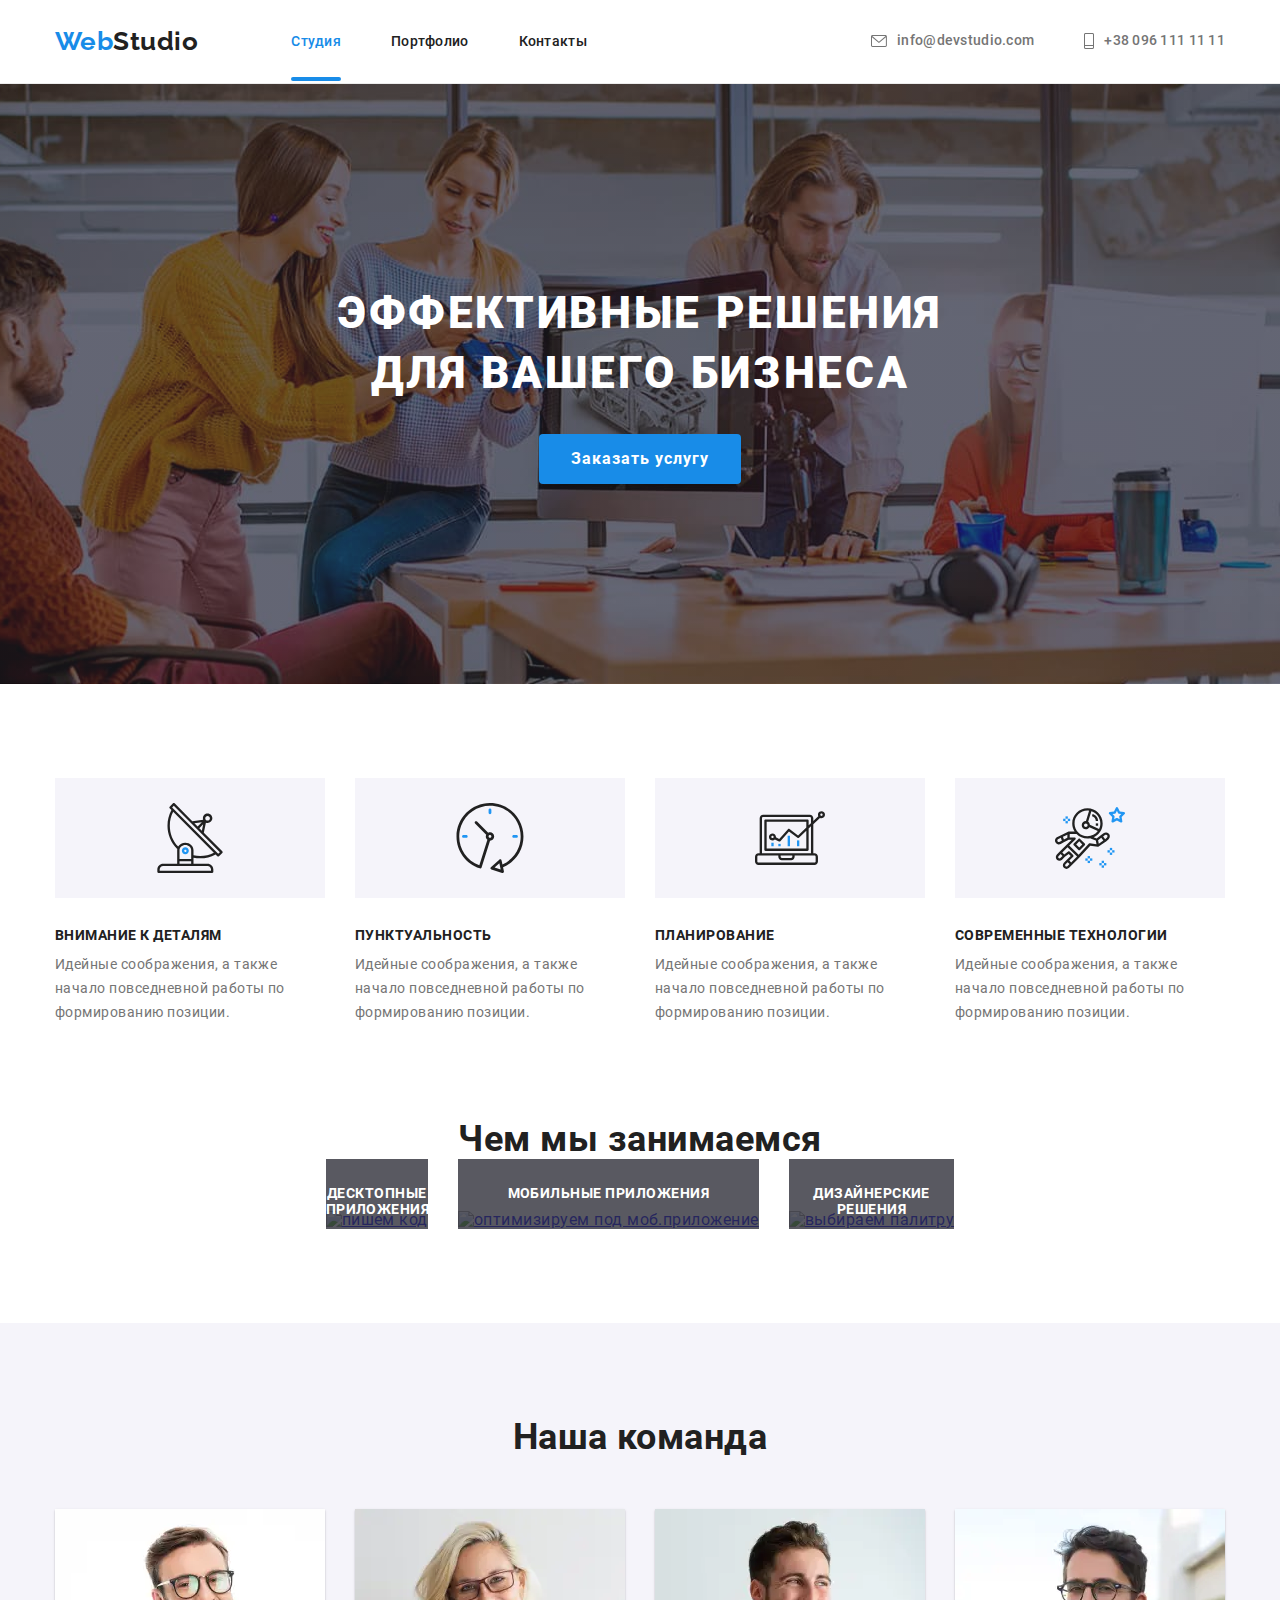
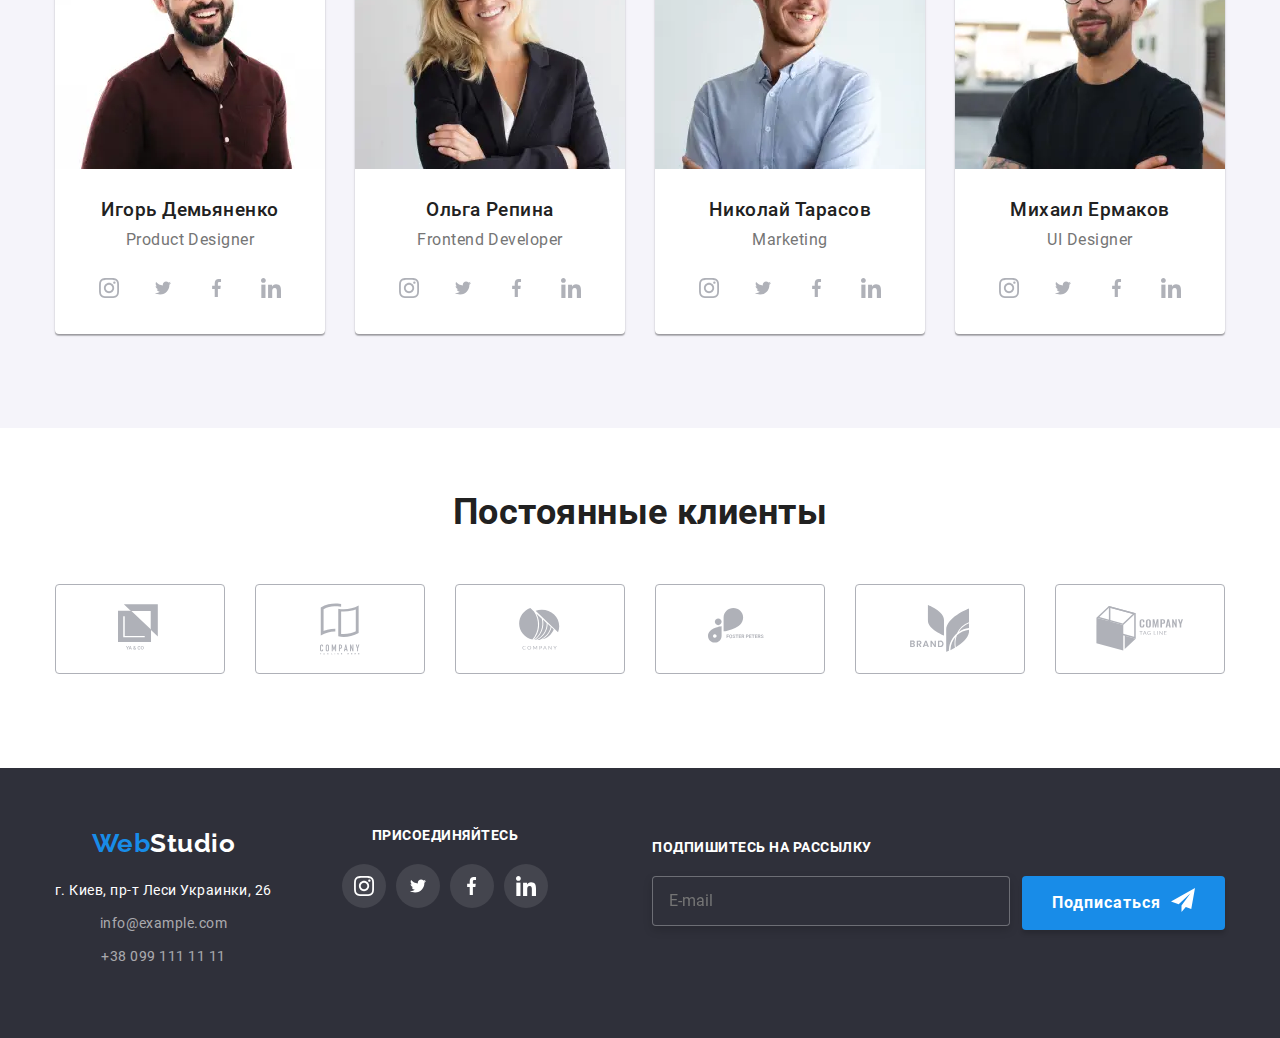
==== commit f15fe0f7: "Переделаны картинки портфолио+студия" ====
--- a/index.html
+++ b/index.html
@@ -260,23 +260,24 @@
               <picture>
                 <source
                 srcset="
-                ./img/studio/team-1/team-1-mobile.webp 1x,
-                ./img/studio/team-1/team-1-mobile-2x.webp 2x,
+                ./img/studio/team-1/team-1-descktop.webp 1x,
+                ./img/studio/team-1/team-1-descktop-2x.webp 2x,
                 ./img/studio/team-1/team-1-tablet.webp 1x,
                 ./img/studio/team-1/team-1-tablet-2x.webp 2x,
-                ./img/studio/team-1/team-1-descktop.webp 1x,
-                ./img/studio/team-1/team-1-descktop-2x.webp 2x"
+                ./img/studio/team-1/team-1-mobile.webp 1x,
+                ./img/studio/team-1/team-1-mobile-2x.webp 2x
+                "
                 type="image/webp"
                 />
                 <img
                 class="team-card__foto"
                 srcset="
-                ./img/studio/team-1/team-1-mobile.jpg 1x,
-                ./img/studio/team-1/team-1-mobile-2x.jpg 2x,
+                ./img/studio/team-1/team-1-descktop.jpg 1x,
+                ./img/studio/team-1/team-1-descktop-2x.jpg 2x,
                 ./img/studio/team-1/team-1-tablet.jpg 1x,
                 ./img/studio/team-1/team-1-tablet-2x.jpg 2x,
-                ./img/studio/team-1/team-1-descktop.jpg 1x,
-                ./img/studio/team-1/team-1-descktop-2x.jpg 2x
+                ./img/studio/team-1/team-1-mobile.jpg 1x,
+                ./img/studio/team-1/team-1-mobile-2x.jpg 2x
                 "
                 src="./img/studio/team-1/team-1-mobile.jpg"
                 alt="дизайнер проекта"
@@ -319,23 +320,24 @@
               <picture>
                 <source
                 srcset="
-                ./img/studio/team-2/team-2-mobile.webp 1x,
-                ./img/studio/team-2/team-2-mobile-2x.webp 2x,
+                ./img/studio/team-2/team-2-descktop.webp 1x,
+                ./img/studio/team-2/team-2-descktop-2x.webp 2x,
                 ./img/studio/team-2/team-2-tablet.webp 1x,
                 ./img/studio/team-2/team-2-tablet-2x.webp 2x,
-                ./img/studio/team-2/team-2-descktop.webp 1x,
-                ./img/studio/team-2/team-2-descktop-2x.webp 2x"
+                ./img/studio/team-2/team-2-mobile.webp 1x,
+                ./img/studio/team-2/team-2-mobile-2x.webp 2x
+                "
                 type="image/webp"
                 />
                 <img
                 class="team-card__foto"
                 srcset="
-                ./img/studio/team-2/team-2-mobile.jpg 1x,
-                ./img/studio/team-2/team-2-mobile-2x.jpg 2x,
+                ./img/studio/team-2/team-2-descktop.jpg 1x,
+                ./img/studio/team-2/team-2-descktop-2x.jpg 2x,
                 ./img/studio/team-2/team-2-tablet.jpg 1x,
                 ./img/studio/team-2/team-2-tablet-2x.jpg 2x,
-                ./img/studio/team-2/team-2-descktop.jpg 1x,
-                ./img/studio/team-2/team-2-descktop-2x.jpg 2x
+                ./img/studio/team-2/team-2-mobile.jpg 1x,
+                ./img/studio/team-2/team-2-mobile-2x.jpg 2x
                 "
                 src="./img/studio/team-2/team-2-mobile.jpg"
                 alt="разработчик сайтов"
@@ -378,23 +380,24 @@
               <picture>
                 <source
                 srcset="
-                ./img/studio/team-3/team-3-mobile.webp 1x,
-                ./img/studio/team-3/team-3-mobile-2x.webp 2x,
+                ./img/studio/team-3/team-3-descktop.webp 1x,
+                ./img/studio/team-3/team-3-descktop-2x.webp 2x,
                 ./img/studio/team-3/team-3-tablet.webp 1x,
                 ./img/studio/team-3/team-3-tablet-2x.webp 2x,
-                ./img/studio/team-3/team-3-descktop.webp 1x,
-                ./img/studio/team-3/team-3-descktop-2x.webp 2x"
+                ./img/studio/team-3/team-3-mobile.webp 1x,
+                ./img/studio/team-3/team-3-mobile-2x.webp 2x
+                "
                 type="image/webp"
                 />
                 <img
                 class="team-card__foto"
                 srcset="
-                ./img/studio/team-3/team-3-mobile.jpg 1x,
-                ./img/studio/team-3/team-3-mobile-2x.jpg 2x,
+                ./img/studio/team-3/team-3-descktop.jpg 1x,
+                ./img/studio/team-3/team-3-descktop-2x.jpg 2x,
                 ./img/studio/team-3/team-3-tablet.jpg 1x,
                 ./img/studio/team-3/team-3-tablet-2x.jpg 2x,
-                ./img/studio/team-3/team-3-descktop.jpg 1x,
-                ./img/studio/team-3/team-3-descktop-2x.jpg 2x
+                ./img/studio/team-3/team-3-mobile.jpg 1x,
+                ./img/studio/team-3/team-3-mobile-2x.jpg 2x
                 "
                 src="./img/studio/team-3/team-3-mobile.jpg"
                 alt="маркетолог"
@@ -437,23 +440,24 @@
               <picture>
                 <source
                 srcset="
-                ./img/studio/team-4/team-4-mobile.webp 1x,
-                ./img/studio/team-4/team-4-mobile-2x.webp 2x,
+                ./img/studio/team-4/team-4-descktop.webp 1x,
+                ./img/studio/team-4/team-4-descktop-2x.webp 2x,
                 ./img/studio/team-4/team-4-tablet.webp 1x,
                 ./img/studio/team-4/team-4-tablet-2x.webp 2x,
-                ./img/studio/team-4/team-4-descktop.webp 1x,
-                ./img/studio/team-4/team-4-descktop-2x.webp 2x"
+                ./img/studio/team-4/team-4-mobile.webp 1x,
+                ./img/studio/team-4/team-4-mobile-2x.webp 2x
+                "
                 type="image/webp"
                 />
                 <img
                 class="team-card__foto"
                 srcset="
-                ./img/studio/team-4/team-4-mobile.jpg 1x,
-                ./img/studio/team-4/team-4-mobile-2x.jpg 2x,
+                ./img/studio/team-4/team-4-descktop.jpg 1x,
+                ./img/studio/team-4/team-4-descktop-2x.jpg 2x,
                 ./img/studio/team-4/team-4-tablet.jpg 1x,
                 ./img/studio/team-4/team-4-tablet-2x.jpg 2x,
-                ./img/studio/team-4/team-4-descktop.jpg 1x,
-                ./img/studio/team-4/team-4-descktop-2x.jpg 2x
+                ./img/studio/team-4/team-4-mobile.jpg 1x,
+                ./img/studio/team-4/team-4-mobile-2x.jpg 2x
                 "
                 src="./img/studio/team-4/team-4-mobile.jpg"
                 alt="младший дизайнер"
